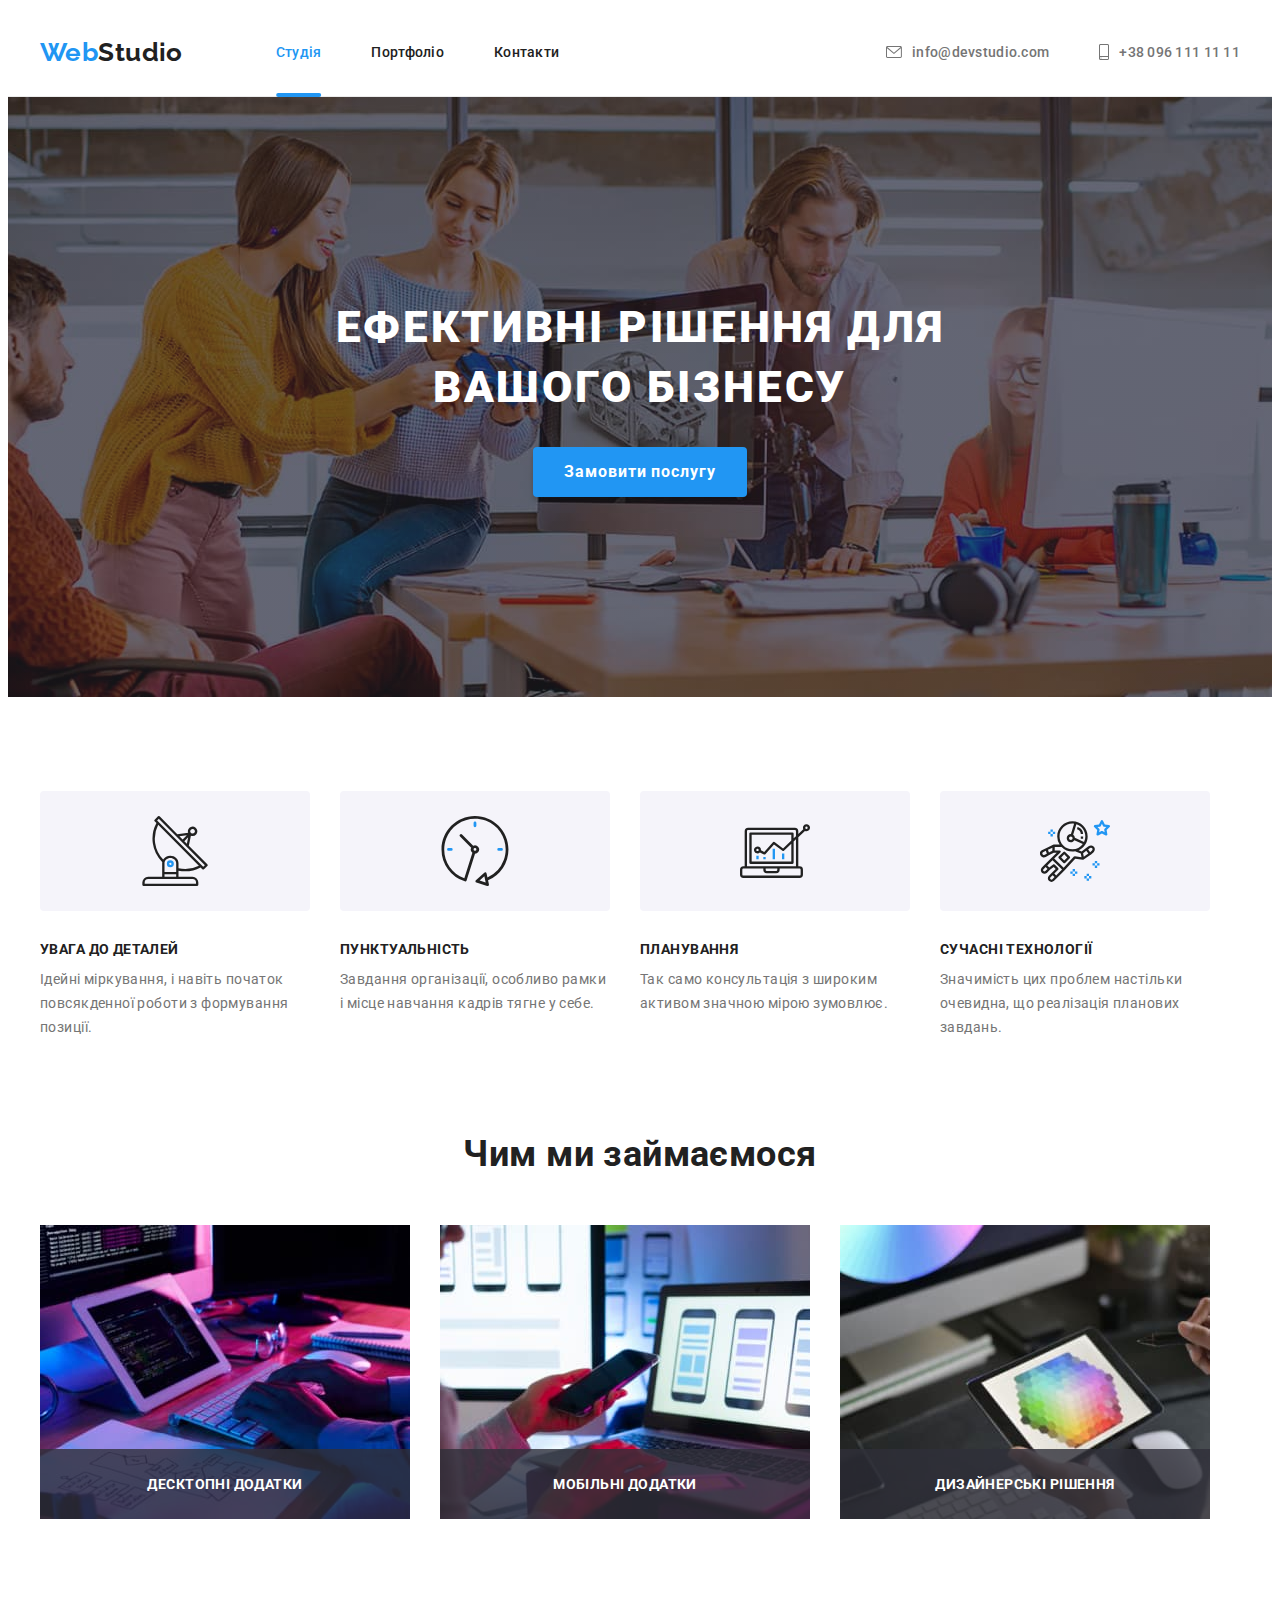
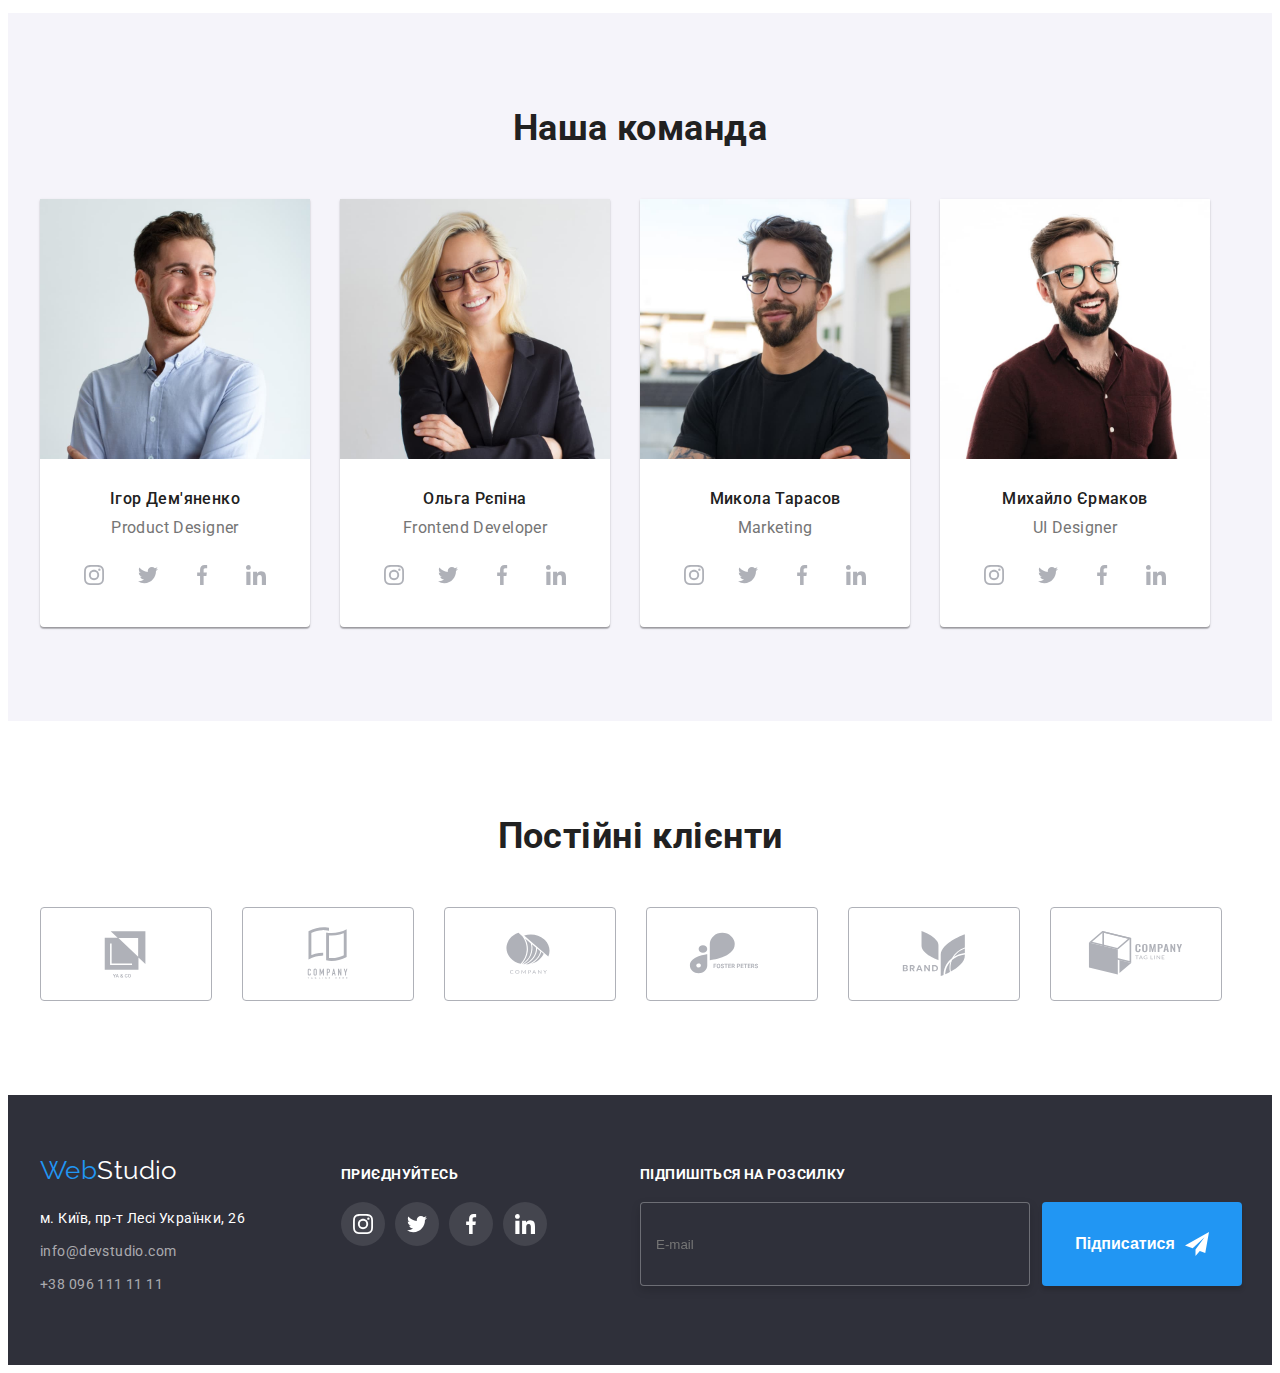
==== index.html @ f3921799 "Initial commit" ====
<!DOCTYPE html>
<html lang="uk">
  <head>
    <meta charset="UTF-8" />
    <meta http-equiv="X-UA-Compatible" content="IE=edge" />
    <meta name="viewport" content="width=device-width, initial-scale=1.0" />
    <title>WebStudio</title>
    <link rel="preconnect" href="https://fonts.googleapis.com" />
    <link rel="preconnect" href="https://fonts.gstatic.com" crossorigin />
    <link
      href="https://fonts.googleapis.com/css2?family=Montserrat:wght@400;500;600&family=Raleway:wght@700&family=Roboto:wght@400;500;700;900&display=swap"
      rel="stylesheet"
    />
    <!---Modern-normalize---->
    <link
      rel="stylesheet"
      href="https://cdnjs.cloudflare.com/ajax/libs/modern-normalize/1.1.0/modern-normalize.min.css"
      integrity="sha512-wpPYUAdjBVSE4KJnH1VR1HeZfpl1ub8YT/NKx4PuQ5NmX2tKuGu6U/JRp5y+Y8XG2tV+wKQpNHVUX03MfMFn9Q=="
      crossorigin="anonymous"
      referrerpolicy="no-referrer"
    />
    <!----Castom styles---->
    <link rel="stylesheet" href="./css/style.css" />
  </head>
  <body>
    <header class="header">
      <div class="header-container container">
        <nav class="nav-container">
          <a href="./index.html" class="logo link">Web<span class="logo-header">Studio</span></a>
          <ul class="nav-header list">
            <li class="nav-item">
              <a href="./index.html" class="nav-link link alert">Студія</a>
            </li>
            <li class="nav-item"><a href="./portfolio.html" class="nav-link link">Портфоліо</a></li>
            <li class="nav-item"><a href="" class="nav-link link">Контакти</a></li>
          </ul>
        </nav>

        <ul class="nav-header list">
          <li>
            <a href="mailto:info@devstudio.com" class="contact-nav link link"
              ><svg class="header-icon" width="16" height="12">
                <use href="./images/icons.svg#icon-envelope-hover"></use></svg
              >info@devstudio.com</a
            >
          </li>
          <li>
            <a href="tel:+380961111111" class="contact-nav link"
              ><svg class="header-icon" width="10" height="16">
                <use href="./images/icons.svg#icon-smartphone"></use></svg
              >+38 096 111 11 11</a
            >
          </li>
        </ul>
      </div>
    </header>
    <main>
      <section class="section hero">
        <div class="container">
          <h1 class="hero-h">Ефективні рішення для вашого бізнесу</h1>
          <button type="button" class="header-btn" data-modal-open>Замовити послугу</button>
        </div>
      </section>
      <section class="section featore">
        <div class="container">
          <h2 hidden>особливості</h2>
          <ul class="featore-list list">
            <li>
              <div class="featore-svg-container">
                <svg class="featore-icon" width="70" height="70">
                  <use href="./images/icons.svg#icon-antenna-1"></use>
                </svg>
              </div>
              <h3 class="featore-title">УВАГА ДО ДЕТАЛЕЙ</h3>
              <p class="featore-text">
                Ідейні міркування, і навіть початок повсякденної роботи з формування позиції.
              </p>
            </li>
            <li>
              <div class="featore-svg-container">
                <svg class="featore-icon" width="70" height="70">
                  <use href="./images/icons.svg#icon-clock-1"></use>
                </svg>
              </div>
              <h3 class="featore-title">ПУНКТУАЛЬНІСТЬ</h3>
              <p class="featore-text">
                Завдання організації, особливо рамки і місце навчання кадрів тягне у себе.
              </p>
            </li>
            <li>
              <div class="featore-svg-container">
                <svg class="featore-icon" width="70" height="70">
                  <use href="./images/icons.svg#icon-diagram-1"></use>
                </svg>
              </div>
              <h3 class="featore-title">ПЛАНУВАННЯ</h3>
              <p class="featore-text">
                Так само консультація з широким активом значною мірою зумовлює.
              </p>
            </li>
            <li>
              <div class="featore-svg-container">
                <svg class="featore-icon" width="70" height="70">
                  <use href="./images/icons.svg#icon-astronaut-1"></use>
                </svg>
              </div>
              <h3 class="featore-title">СУЧАСНІ ТЕХНОЛОГІЇ</h3>
              <p class="featore-text">
                Значимість цих проблем настільки очевидна, що реалізація планових завдань.
              </p>
            </li>
          </ul>
        </div>
      </section>
      <section class="section about">
        <div class="container">
          <h2 class="section-title">Чим ми займаємося</h2>
          <ul class="nav-list list">
            <li class="section-gallery">
              <img src="./images/box1.jpg" alt="фото1комп" width="370" height="294" />
              <div class="overlay-list">
                <p class="overlay-team">Десктопні додатки</p>
              </div>
            </li>
            <li class="section-gallery">
              <img src="./images/box2.jpg" alt="фото2комп+телеф" width="370" height="294" />
              <div class="overlay-list">
                <p class="overlay-team">Мобільні додатки</p>
              </div>
            </li>
            <li class="section-gallery">
              <img src="./images/box3.jpg" alt="фото3планшет" width="370" height="294" />
              <div class="overlay-list">
                <p class="overlay-team">Дизайнерські рішення</p>
              </div>
            </li>
          </ul>
        </div>
      </section>
      <section class="section team">
        <div class="container">
          <h2 class="section-title">Наша команда</h2>
          <ul class="nav-list list">
            <li class="team-nav">
              <img src="./images/img2.jpg" alt="команда1ч" width="270" height="260" />
              <div class="team-list-text">
                <h3 class="team-title">Ігор Дем'яненко</h3>
                <p class="team-text" lang="en">Product Designer</p>
                <ul class="social list">
                  <li class="social-item">
                    <a
                      class="social-link link"
                      href=""
                      target="_blank"
                      rel="noopener noreferrer"
                      aria-label="іконка instagram"
                    >
                      <svg class="team-icon" width="20" height="20">
                        <use href="./images/icons.svg#icon-instagram-2"></use>
                      </svg>
                    </a>
                  </li>
                  <li class="social-item">
                    <a
                      class="social-link link"
                      href=""
                      target="_blank"
                      rel="noopener noreferrer"
                      aria-label="іконка twitter"
                    >
                      <svg class="team-icon" width="20" height="20">
                        <use href="./images/icons.svg#icon-twitter-1"></use>
                      </svg>
                    </a>
                  </li>
                  <li class="social-item">
                    <a
                      class="social-link link"
                      href=""
                      target="_blank"
                      rel="noopener noreferrer"
                      aria-label="іконка facebook"
                    >
                      <svg class="team-icon" width="20" height="20">
                        <use href="./images/icons.svg#icon-facebook-1"></use>
                      </svg>
                    </a>
                  </li>
                  <li class="social-item">
                    <a
                      class="social-link link"
                      href=""
                      target="_blank"
                      rel="noopener noreferrer"
                      aria-label="іконка linkedin"
                    >
                      <svg class="team-icon" width="20" height="20">
                        <use href="./images/icons.svg#icon-linkedin-1"></use>
                      </svg>
                    </a>
                  </li>
                </ul>
              </div>
            </li>
            <li class="team-nav">
              <img src="./images/img1.jpg" alt="комана2ж" width="270" height="260" />
              <div class="team-list-text">
                <h3 class="team-title">Ольга Рєпіна</h3>
                <p class="team-text" lang="en">Frontend Developer</p>
                <ul class="social list">
                  <li class="social-item">
                    <a
                      class="social-link link"
                      href=""
                      target="_blank"
                      rel="noopener noreferrer"
                      aria-label="іконка instagram"
                    >
                      <svg class="team-icon" width="20" height="20">
                        <use href="./images/icons.svg#icon-instagram-2"></use>
                      </svg>
                    </a>
                  </li>
                  <li class="social-item">
                    <a
                      class="social-link link"
                      href=""
                      target="_blank"
                      rel="noopener noreferrer"
                      aria-label="іконка twitter"
                    >
                      <svg class="team-icon" width="20" height="20">
                        <use href="./images/icons.svg#icon-twitter-1"></use>
                      </svg>
                    </a>
                  </li>
                  <li class="social-item">
                    <a
                      class="social-link link"
                      href=""
                      target="_blank"
                      rel="noopener noreferrer"
                      aria-label="іконка facebook"
                    >
                      <svg class="team-icon" width="20" height="20">
                        <use href="./images/icons.svg#icon-facebook-1"></use>
                      </svg>
                    </a>
                  </li>
                  <li class="social-item">
                    <a
                      class="social-link link"
                      href=""
                      target="_blank"
                      rel="noopener noreferrer"
                      aria-label="іконка linkedin"
                    >
                      <svg class="team-icon" width="20" height="20">
                        <use href="./images/icons.svg#icon-linkedin-1"></use>
                      </svg>
                    </a>
                  </li>
                </ul>
              </div>
            </li>
            <li class="team-nav">
              <img src="./images/img3.jpg" alt="команда3ч" width="270" height="260" />
              <div class="team-list-text">
                <h3 class="team-title">Микола Тарасов</h3>
                <p class="team-text" lang="en">Marketing</p>
                <ul class="social list">
                  <li class="social-item">
                    <a
                      class="social-link link"
                      href=""
                      target="_blank"
                      rel="noopener noreferrer"
                      aria-label="іконка instagram"
                    >
                      <svg class="team-icon" width="20" height="20">
                        <use href="./images/icons.svg#icon-instagram-2"></use>
                      </svg>
                    </a>
                  </li>
                  <li class="social-item">
                    <a
                      class="social-link link"
                      href=""
                      target="_blank"
                      rel="noopener noreferrer"
                      aria-label="іконка twitter"
                    >
                      <svg class="team-icon" width="20" height="20">
                        <use href="./images/icons.svg#icon-twitter-1"></use>
                      </svg>
                    </a>
                  </li>
                  <li class="social-item">
                    <a
                      class="social-link link"
                      href=""
                      target="_blank"
                      rel="noopener noreferrer"
                      aria-label="іконка facebook"
                    >
                      <svg class="team-icon" width="20" height="20">
                        <use href="./images/icons.svg#icon-facebook-1"></use>
                      </svg>
                    </a>
                  </li>
                  <li class="social-item">
                    <a
                      class="social-link link"
                      href=""
                      target="_blank"
                      rel="noopener noreferrer"
                      aria-label="іконка linkedin"
                    >
                      <svg class="team-icon" width="20" height="20">
                        <use href="./images/icons.svg#icon-linkedin-1"></use>
                      </svg>
                    </a>
                  </li>
                </ul>
              </div>
            </li>
            <li class="team-nav">
              <img src="./images/img.jpg" alt="команда4ч" width="270" height="260" />
              <div class="team-list-text">
                <h3 class="team-title">Михайло Єрмаков</h3>
                <p class="team-text" lang="en">UI Designer</p>
                <ul class="social list">
                  <li class="social-item">
                    <a
                      class="social-link link"
                      href=""
                      target="_blank"
                      rel="noopener noreferrer"
                      aria-label="іконка instagram"
                    >
                      <svg class="team-icon" width="20" height="20">
                        <use href="./images/icons.svg#icon-instagram-2"></use>
                      </svg>
                    </a>
                  </li>
                  <li class="social-item">
                    <a
                      class="social-link link"
                      href=""
                      target="_blank"
                      rel="noopener noreferrer"
                      aria-label="іконка twitter"
                    >
                      <svg class="team-icon" width="20" height="20">
                        <use href="./images/icons.svg#icon-twitter-1"></use>
                      </svg>
                    </a>
                  </li>
                  <li class="social-item">
                    <a
                      class="social-link link"
                      href=""
                      target="_blank"
                      rel="noopener noreferrer"
                      aria-label="іконка facebook"
                    >
                      <svg class="team-icon" width="20" height="20">
                        <use href="./images/icons.svg#icon-facebook-1"></use>
                      </svg>
                    </a>
                  </li>
                  <li class="social-item">
                    <a
                      class="social-link link"
                      href=""
                      target="_blank"
                      rel="noopener noreferrer"
                      aria-label="іконка linkedin"
                    >
                      <svg class="team-icon" width="20" height="20">
                        <use href="./images/icons.svg#icon-linkedin-1"></use>
                      </svg>
                    </a>
                  </li>
                </ul>
              </div>
            </li>
          </ul>
        </div>
      </section>
      <section class="constant">
        <div class="container">
          <h2 class="constant-title">Постійні клієнти</h2>
          <ul class="constant-list list">
            <li class="item">
              <a
                href=""
                class="constant-link link"
                target="_blank"
                rel="noopener noreferrer"
                aria-label="іконка YA & CO"
                ><svg class="constant-icon" width="106" height="60">
                  <use href="./images/icons.svg#icon-Logo-1"></use></svg
              ></a>
            </li>
            <li class="item">
              <a
                href=""
                class="constant-link link"
                target="_blank"
                rel="noopener noreferrer"
                aria-label="іконка company"
                ><svg class="constant-icon" width="106" height="60">
                  <use href="./images/icons.svg#icon-Logo-2"></use></svg
              ></a>
            </li>
            <li class="item">
              <a
                href=""
                class="constant-link link"
                target="_blank"
                rel="noopener noreferrer"
                aria-label="іконка company"
                ><svg class="constant-icon" width="106" height="60">
                  <use href="./images/icons.svg#icon-Logo-3"></use></svg
              ></a>
            </li>
            <li class="item">
              <a
                href=""
                class="constant-link link"
                target="_blank"
                rel="noopener noreferrer"
                aria-label="іконка FOSTER PETERS"
                ><svg class="constant-icon" width="106" height="60">
                  <use href="./images/icons.svg#icon-Logo-4"></use></svg
              ></a>
            </li>
            <li class="item">
              <a
                href=""
                class="constant-link link"
                target="_blank"
                rel="noopener noreferrer"
                aria-label="іконка brand"
                ><svg class="constant-icon" width="106" height="60">
                  <use href="./images/icons.svg#icon-Logo-5"></use></svg
              ></a>
            </li>
            <li class="item">
              <a
                href=""
                class="constant-link link"
                target="_blank"
                rel="noopener noreferrer"
                aria-label="іконка company"
                ><svg class="constant-icon" width="106" height="60">
                  <use href="./images/icons.svg#icon-Logo-6"></use></svg
              ></a>
            </li>
          </ul>
        </div>
      </section>
    </main>

    <footer class="footer">
      <div class="container footer-container">
        <div class="footer-left-container">
          <a class="footer-logo link" href="./index.html"
            >Web<span class="logo-footer">Studio</span></a
          >
          <address>
            <ul class="list list-footer">
              <li class="footre-items">
                <a
                  class="contact-gps link"
                  href="https://www.google.com/maps/place/%D0%B1%D1%83%D0%BB.+%D0%9B%D0%B5%D1%81%D0%B8+%D0%A3%D0%BA%D1%80%D0%B0%D0%B8%D0%BD%D0%BA%D0%B8,+26,+%D0%9A%D0%B8%D0%B5%D0%B2,+02000/@50.4265807,30.5361971,17z/data=!3m1!4b1!4m5!3m4!1s0x40d4cf0e033ecbe9:0x57a4dffefec77da0!8m2!3d50.4265807!4d30.5383858"
                  target="_blank"
                  rel="noopener noreferrer"
                  >м. Київ, пр-т Лесі Українки, 26</a
                >
              </li>
              <li class="footre-items">
                <a href="mailto:info@devstudio.com" class="contact-link link">info@devstudio.com</a>
              </li>
              <li class="footre-items">
                <a href="tel:+380961111111" class="contact-link link">+38 096 111 11 11</a>
              </li>
            </ul>
          </address>
        </div>
        <div class="footer-nav">
          <p class="text">ПРИЄДНУЙТЕСЬ</p>
          <ul class="list footer-social">
            <li class="social-box">
              <a
                class="social-nav link"
                href=""
                target="_blank"
                rel="noopener noreferrer"
                aria-label="іконка instagram"
              >
                <svg class="footer-team-icon" width="20" height="20">
                  <use href="./images/icons.svg#icon-instagram-2"></use>
                </svg>
              </a>
            </li>
            <li class="social-box">
              <a
                class="social-nav link"
                href=""
                target="_blank"
                rel="noopener noreferrer"
                aria-label="іконка twitter"
              >
                <svg class="footer-team-icon" width="20" height="20">
                  <use href="./images/icons.svg#icon-twitter-1"></use>
                </svg>
              </a>
            </li>
            <li class="social-box">
              <a
                class="social-nav link"
                href=""
                target="_blank"
                rel="noopener noreferrer"
                aria-label="іконка facebook"
              >
                <svg class="footer-team-icon" width="20" height="20">
                  <use href="./images/icons.svg#icon-facebook-1"></use>
                </svg>
              </a>
            </li>
            <li class="social-box">
              <a
                class="social-nav link"
                href=""
                target="_blank"
                rel="noopener noreferrer"
                aria-label="іконка linkedin"
              >
                <svg class="footer-team-icon" width="20" height="20">
                  <use href="./images/icons.svg#icon-linkedin-1"></use>
                </svg>
              </a>
            </li>
          </ul>
        </div>
        <div class="footer-form-nav">
          <p class="footer-form-text">Підпишіться на розсилку</p>
          <form class="footer-form-box">
            <input
              class="footer-form-mail"
              type="email"
              name="user_mail"
              id="user_email"
              placeholder="E-mail"
            />
            <button class="footer-form-btn" type="submit">
              Підписатися
              <svg class="footer-form-icon" width="24" height="24">
                <use href="./images/icons.svg#icon-send-fly"></use>
              </svg>
            </button>
          </form>
        </div>
      </div>
    </footer>

    <!---Modal-windov-->
    <div class="backdrop is-hidden" data-modal>
      <div class="modal">
        <button class="modal-btn" data-modal-close>
          <svg class="icon-modal" width="18" height="18">
            <use href="./images/icons.svg#icon-close-black"></use>
          </svg>
        </button>
        <strong class="modal-label">Залиште свої дані, ми вам передзвонимо</strong>
        <form class="modal-form" name="modal_form">
          <div class="modal-form-group" role="group">
            <label class="modal-form-label" for="user_name">Ім'я</label>
            <div class="modal-form-wrapper">
              <input class="modal-form-field" type="text" name="user_name" id="user_name" />
              <svg class="modal-form-icon" width="18" height="18">
                <use href="./images/icons.svg#icon-person-black-18dp-1"></use>
              </svg>
            </div>

            <label class="modal-form-label" for="user_phone">Телефон</label>
            <div class="modal-form-wrapper">
              <input class="modal-form-field" type="tel" name="user_phone" id="user_phone" />
              <svg class="modal-form-icon" width="18" height="18">
                <use href="./images/icons.svg#icon-phone-black-18dp-1"></use>
              </svg>
            </div>

            <label class="modal-form-label" for="user_email">Пошта</label>
            <div class="modal-form-wrapper">
              <input class="modal-form-field" type="email" name="user_email" id="user_email" />
              <svg class="modal-form-icon" width="18" height="18">
                <use href="./images/icons.svg#icon-email-black-18dp-1"></use>
              </svg>
            </div>

            <label class="modal-form-label" for="user_message">Коментар</label>
            <textarea
              class="modal-form-message"
              name="user_message"
              id="user_message"
              rows="6"
              placeholder="Введіть текст"
            ></textarea>
          </div>

          <div class="modal-form-agreement" role="group">
            <input
              class="modal-form-checkbox"
              type="checkbox"
              name="user_agreemen"
              id="user_agreement"
            />
            <label class="modal-form-agreement-desc" for="user_agreement"
              >Погоджуюся з розсилкою та приймаю
              <a class="modal-form-agreement-link" href=""> Умови договору</a></label
            >
          </div>
          <button class="modal-form-btn" type="submit">Відправити</button>
        </form>
      </div>
    </div>
    <script src="./js/modal.js"></script>
  </body>
</html>
---- css/style.css ----
:root {
  --link-focus-color: #2196f3;
  --text-paragraf-color: #757575;
  --text-fon-white-color: #ffffff;
  --text-title-color: #212121;
  --background-btn-color: #188ce8;

  --indent: 30px;
  --items: 3;
}

body {
  font-family: 'Roboto', sans-serif;
  font-size: 14px;
  background-color: var(--text-fon-white-color);
  color: var(--text-title-color);
  letter-spacing: 0.03em;
}
/* ------------------card set---------------- */
.card-set {
  display: flex;
  flex-wrap: wrap;
  gap: var(--indent);
}
.card-set-indent {
  flex-basis: calc((100% - var(--indent) * (var(--items) - 1)) / var(--items));
}

/* ------------------reset start---------------- */
h1,
h2,
h3,
h4,
h5,
h6,
p,
ul {
  margin: 0;
}
.list {
  list-style: none;
  margin: 0;
  padding: 0;
}

.link {
  text-decoration: none;
  color: currentColor;
}
img {
  display: block;
  max-width: 100%;
  height: auto;
}
.container {
  width: 1200px;
  padding: 0 15px;
  margin: 0 auto;
}
.section {
  padding-top: 94px;
  padding-bottom: 94px;
}

/* ------------------reset end---------------- */

/* ------------------HAEDER---------------- */
.header-container {
  align-items: center;
  display: flex;
  justify-content: space-between;
}
.header {
  border-bottom: 1px solid #ececec;
}

.nav-list {
  display: flex;
  gap: 30px;
}
.nav-header {
  display: flex;
  gap: 50px;
}
.nav-container {
  display: flex;
  align-items: center;
}
.logo {
  margin-right: 93px;
  font-family: 'Raleway';
  font-weight: 700;
  font-size: 26px;
  line-height: calc(16 / 12);
  color: var(--link-focus-color);
}

.logo-header {
  color: var(--text-title-color);
}
.nav-item {
  font-weight: 500;
  line-height: 1.33;
  letter-spacing: 0.02em;
  color: var(--text-title-color);
}
.nav-link {
  position: relative;
  display: block;
  padding-top: 32px;
  padding-bottom: 32px;
  font-weight: 500;
  line-height: 1.33;
  letter-spacing: 0.02em;
  color: var(--text-title-color);
  transition-property: color;
  transition-duration: 250ms;
  transition-timing-function: cubic-bezier(0.4, 0, 0.2, 1);
}
.alert {
  color: var(--link-focus-color);
}
.nav-link::after {
  content: '';
  position: absolute;
  transform: translateX(-50%) scaleX(0.3);
  left: 50%;

  display: block;
  width: 100%;
  height: 4px;
  border-radius: 2px;
  bottom: -4px;

  background: var(--link-focus-color);
  opacity: 0;
  transition-property: color;
  transition-duration: 250ms;
  transition-timing-function: cubic-bezier(0.4, 0, 0.2, 1);
}
.nav-link:hover,
.nav-link:focus {
  color: var(--link-focus-color);
}
.nav-link:hover:after,
.nav-link:focus:after {
  transform: translateX(-50%) scaleX(1);
  opacity: 1;
}
.contact-nav {
  display: flex;
  align-items: center;
  font-weight: 500;
  line-height: calc(24 / 14);
  letter-spacing: 0.02em;
  text-decoration: none;
  color: var(--text-paragraf-color);
  padding-top: 32px;
  padding-bottom: 32px;
  transition-property: color;
  transition-duration: 250ms;
  transition-timing-function: cubic-bezier(0.4, 0, 0.2, 1);
}

.contact-nav:hover,
.contact-nav:focus {
  color: var(--link-focus-color);
}
.alert::after {
  color: var(--link-focus-color);

  position: absolute;
  transform: translateX(-50%);
  left: 50%;

  display: block;
  width: 100%;
  height: 4px;
  border-radius: 2px;
  bottom: -4px;

  background: var(--link-focus-color);
  opacity: 1;
}
.header-icon {
  margin-right: 10px;
  fill: currentColor;
}
/* ------------------HAEDER---------------- */

/* ------------------hero---------------- */
.hero {
  padding-top: 200px;
  padding-bottom: 200px;
  background-image: linear-gradient(to right, rgba(47, 48, 58, 0.4), rgba(47, 48, 58, 0.4)),
    url(../images/Img\ 10.jpg);
  background-position: center;
  background-repeat: no-repeat;
  background-color: rgba(47, 48, 58, 0.4);
  max-width: 1600px;
  margin: 0 auto;
}
.hero-h {
  margin: 0 auto;
  text-align: center;
  width: 696px;
  margin-bottom: 30px;
  font-weight: 900;
  font-size: 44px;
  line-height: calc(60 / 44);
  text-align: center;
  letter-spacing: 0.06em;
  text-transform: uppercase;
  color: var(--text-fon-white-color);
}
.header-btn {
  display: block;
  margin: 0 auto;
  align-items: center;
  padding: 5px 31px;
  font-family: inherit;
  font-weight: 700;
  font-size: 16px;
  line-height: calc(30 / 12);
  letter-spacing: 0.06em;
  color: var(--text-fon-white-color);
  cursor: pointer;
  background-color: var(--link-focus-color);
  box-shadow: 0px 4px 4px rgba(0, 0, 0, 0.15);
  border-radius: 4px;
  border: none;
  cursor: pointer;
}

/* ------------------hero---------------- */

/* ------------------featore ---------------- */

.featore {
  padding-bottom: 0px;
}
.featore-list {
  display: flex;
  gap: 30px;
}
.featore-title {
  margin-bottom: 10px;
  width: 270px;
  line-height: calc(16 / 14);
  text-transform: uppercase;
  font-size: 14px;
  color: var(--text-title-color);
}
.featore-text {
  width: 270px;
  line-height: calc(24 / 14);
  color: var(--text-paragraf-color);
}
.featore-svg-container {
  display: flex;
  justify-content: center;
  align-items: center;
  height: 120px;
  margin-bottom: 30px;
  background: #f5f4fa;
  border-radius: 4px;
}

/* ------------------featore ---------------- */

/* -----------------section-title ---------------- */

.nav-list {
  gap: 30px;
}
.section-title {
  margin-bottom: 50px;
  font-size: 36px;
  line-height: calc(42 / 36);
  text-align: center;
  color: var(--text-title-color);
}
.section-gallery {
  position: relative;
}
.overlay-list {
  position: absolute;
  width: 100%;
  height: 70px;
  bottom: 0;

  background: rgba(47, 48, 58, 0.8);
}
.overlay-team {
  padding-top: 27px;
  padding-bottom: 27px;
  font-weight: 700;
  font-size: 14px;
  line-height: calc(16 / 14);
  text-align: center;
  text-transform: uppercase;
  color: var(--text-fon-white-color);
}
/* ------------------section-title---------------- */

/* ------------------team ---------------- */
.team-list-text {
  padding-top: 30px;
  padding-bottom: 30px;
}
.team-title {
  margin-bottom: 10px;
  justify-content: center;
  font-weight: 500;
  font-size: 16px;
  line-height: calc(19 / 16);
  text-align: center;
  color: var(--text-title-color);
}
.team-text {
  justify-content: center;
  font-size: 16px;
  line-height: calc(19 / 16);
  text-align: center;
  color: var(--text-paragraf-color);
}
.team-nav {
  background: #ffffff;

  box-shadow: 0px 1px 3px rgba(0, 0, 0, 0.12), 0px 1px 1px rgba(0, 0, 0, 0.14),
    0px 2px 1px rgba(0, 0, 0, 0.2);
  border-radius: 0px 0px 4px 4px;
}
.team {
  background: #f5f4fa;
}
.social {
  display: flex;
  justify-content: center;
  align-items: center;
  gap: 10px;
  margin-top: 16px;
}
.social-link {
  display: flex;
  align-items: center;
  justify-content: center;
  width: 44px;
  height: 44px;
  border-radius: 50%;
  color: #afb1b8;
  background-color: var(--text-fon-white-color);
  outline: none;
  transition-property: color, background-color;
  transition-duration: 250ms;
  transition-timing-function: cubic-bezier(0.4, 0, 0.2, 1);
}
.team-icon {
  fill: currentColor;
}
.social-link:hover,
.social-link:focus {
  color: var(--text-fon-white-color);
  background-color: var(--link-focus-color);
}
/* ------------------team ---------------- */
/* -----------------constant ---------------- */
.constant {
  padding: 94px 0;
}
.constant-title {
  margin-bottom: 50px;
  font-size: 36px;
  line-height: calc(42 / 36);
  text-align: center;
  color: var(--text-title-color);
}
.constant-list {
  display: flex;
  gap: 30px;
}
.constant-link {
  display: flex;
  justify-content: center;
  align-items: center;
  width: 100%;
  height: 100%;
  width: 170px;
  height: 92px;
  color: #afb1b8;
  border: 1px solid #afb1b8;
  border-radius: 4px;
  transition-property: color, border;
  transition-duration: 250ms, 250ms;
  transition-timing-function: cubic-bezier(0.4, 0, 0.2, 1);
}
.constant-icon {
  fill: currentColor;
}

.constant-link:hover,
.constant-link:focus {
  border: 1px solid var(--link-focus-color);
  color: var(--link-focus-color);
}
/* -----------------constant ---------------- */

/* ------------------footer---------------- */
.footer {
  padding-top: 60px;
  padding-bottom: 60px;
  background-color: #2f303a;
}

.footer-left-container {
  margin-right: 70px;
  min-width: 231px;
}

.footer-logo {
  display: block;
  margin-bottom: 20px;
  font-family: 'Raleway';
  font-size: 26px;
  line-height: calc(31 / 26);
  color: var(--link-focus-color);
}
.logo-footer {
  width: 145px;
  color: var(--text-fon-white-color);
}
.footre-items {
  margin-bottom: 9px;
}

.contact-gps {
  display: block;
  font-style: normal;
  line-height: 24px;
  color: var(--text-fon-white-color);
}
.contact-link {
  display: block;
  font-style: normal;
  line-height: calc(24 / 14);
  text-decoration: none;
  color: rgba(255, 255, 255, 0.6);
  transition-property: color;
  transition-duration: 250ms;
  transition-timing-function: cubic-bezier(0.4, 0, 0.2, 1);
}
.contact-link:hover,
.contact-link:focus {
  color: var(--link-focus-color);
}
.text {
  margin-bottom: 20px;
  display: flex;
  font-weight: 700;
  font-size: 14px;
  line-height: calc(16 / 14);
  text-transform: uppercase;
  color: var(--text-fon-white-color);
  font-style: normal;
}
.social-nav {
  display: flex;
  justify-content: center;
  align-items: center;
  width: 100%;
  height: 100%;
  border-radius: 50%;
  outline: none;
  color: var(--text-fon-white-color);
  background: rgba(255, 255, 255, 0.1);
  transition-property: background-color;
  transition-duration: 250ms;
  transition-timing-function: cubic-bezier(0.4, 0, 0.2, 1);
}
.social-box {
  width: 44px;
  height: 44px;
}
.footer-team-icon {
  fill: currentColor;
}
.footer-social {
  display: flex;
  justify-content: center;
  align-items: center;
  gap: 10px;
}
.footer-container {
  display: flex;
  align-items: baseline;
}
.social-nav:hover,
.social-nav:focus {
  color: var(--text-fon-white-color);
  background-color: var(--link-focus-color);
}
.footer-form-nav {
  margin-left: 93px;
}
.footer-form-text {
  display: flex;
  margin-bottom: 20px;
  font-weight: 700;
  font-size: 14px;
  line-height: calc(16 / 14);
  letter-spacing: 0.03em;
  text-transform: uppercase;

  color: var(--text-fon-white-color);
}
.footer-form-mail {
  display: flex;
  gap: 12px;
  width: 358px;
  height: 50px;
  padding: 16px 15px;
  color: var(--text-fon-white-color);
  border: 1px solid rgba(255, 255, 255, 0.3);
  filter: drop-shadow(0px 4px 4px rgba(0, 0, 0, 0.15));
  border-radius: 4px;
  background: #2f303a;
  outline: 1px solid transparent;
  outline-offset: -1px;
  transition-property: border-color;
  transition-duration: 250ms;
  transition-timing-function: cubic-bezier(0.4, 0, 0.2, 1);
}
.footer-form-mail:focus {
  border-color: var(--link-focus-color);
}
.footer-form-mail:placeholder {
  display: flex;
  align-items: center;
  letter-spacing: 0.03em;
  margin-right: 16px;
  font-weight: 400;
  font-size: 16px;
  line-height: calc(20 / 16);

  color: rgba(255, 255, 255, 0.6);
}
.footer-form-btn {
  display: flex;
  align-items: center;
  justify-content: center;
  padding: 10px 28px;
  min-width: 200px;
  min-height: 50px;
  font-weight: 700;
  font-size: 16px;

  line-height: calc(30 / 16);

  color: var(--text-fon-white-color);
  background: var(--link-focus-color);
  box-shadow: 0px 4px 4px rgba(0, 0, 0, 0.15);
  border-radius: 4px;
  cursor: pointer;
  border: none;
}
.footer-form-icon {
  top: 13px;
  right: 28px;
  margin-left: 10px;
}
.footer-form-box {
  display: flex;
  gap: 12px;
}

/* ------------------footer---------------- */

/* ------------------Modal-windov---------------- */
.backdrop {
  position: fixed;
  width: 100%;
  height: 100%;
  left: 0;
  top: 0;
  background-color: rgba(0, 0, 0, 0, 0.2);
  backdrop-filter: blur(2px);
  transition-property: opacity, visibility;
  transition-duration: 250ms;
  transition-timing-function: cubic-bezier(0.4, 0, 0.2, 1);
}
.backdrop.is-hidden {
  opacity: 0;
  visibility: hidden;
  pointer-events: none;
}
.modal {
  position: absolute;
  top: 50%;
  left: 50%;
  transform: translateX(-50%) translateY(-50%);

  width: 528px;
  min-height: 581px;
  padding: 40px;
  background: var(--text-fon-white-color);
  box-shadow: 0px 1px 3px rgba(0, 0, 0, 0.12), 0px 1px 1px rgba(0, 0, 0, 0.14),
    0px 2px 1px rgba(0, 0, 0, 0.2);
  border-radius: 4px;
}
.backdrop.is-hidden .modal {
  opacity: 0;
  transform: translateX(-50%) translateY(-70%);
}
.modal-btn {
  position: absolute;
  top: 8px;
  right: 8px;

  padding: 0;
  display: inline-flex;
  align-items: center;
  justify-content: center;
  width: 30px;
  height: 30px;
  border-radius: 50%;
  background: var(--text-fon-white-color);
  border: 1px solid rgba(0, 0, 0, 0.1);
  cursor: pointer;
}
.icon-modal:hover,
.icon-modal:focus {
  fill: var(--link-focus-color);
}
.icon-modal {
  fill: currentColor;
}
.modal-label {
  display: block;

  margin-bottom: 12px;
  font-weight: 700;
  font-size: 20px;
  line-height: calc(23 / 20);
  text-align: center;
  letter-spacing: 0.03em;

  color: var(--text-title-color);
}
.modal-form-label {
  display: block;

  font-size: 12px;
  line-height: calc(14 / 12);
  letter-spacing: 0.01em;
  color: var(--text-paragraf-color);

  margin-bottom: 4px;
}
.modal-form-wrapper {
  position: relative;
  margin-bottom: 10px;
}
.modal-form-field {
  width: 100%;
  height: 38px;
  padding-left: 42px;
  padding-right: 42px;

  border: 1px solid rgba(33, 33, 33, 0.2);
  border-radius: 4px;
  outline: 1px solid transparent;
  outline-offset: -1px;
  transition-property: border-color;
  transition-duration: 250ms;
  transition-timing-function: cubic-bezier(0.4, 0, 0.2, 1);
}

.modal-form-field:focus {
  border-color: var(--link-focus-color);
}
.modal-form-icon {
  position: absolute;
  top: 50%;
  left: 12px;
  transform: translateY(-50%);

  transition-property: fill;
  transition-duration: 250ms;
  transition-timing-function: cubic-bezier(0.4, 0, 0.2, 1);
}
.modal-form-field:focus + .modal-form-icon {
  fill: var(--link-focus-color);
}
.modal-form-group {
  margin-bottom: 20px;
}
.modal-form-message {
  display: block;
  width: 100%;
  height: 118px;
  resize: none;
  padding: 16px 12px;

  border: 1px solid rgba(33, 33, 33, 0.2);
  border-radius: 4px;

  outline: 1px solid transparent;
  outline-offset: -1px;
  transition-property: order-color;
  transition-duration: 250ms;
  transition-timing-function: cubic-bezier(0.4, 0, 0.2, 1);
}
.modal-form-message:focus {
  border-color: var(--link-focus-color);
}
.modal-form-message.placeholder {
  margin-left: 16px;
}

.modal-form-btn {
  display: block;
  margin: 0 auto;
  align-items: center;
  padding: 10px 52px;
  font-weight: 700;
  font-size: 16px;
  line-height: calc(30 / 16);
  letter-spacing: 0.06em;

  color: var(--text-fon-white-color);
  background: var(--background-btn-color);
  box-shadow: 0px 4px 4px rgba(0, 0, 0, 0.15);
  border-radius: 4px;
  cursor: pointer;
  border: none;
}
.modal-form-agreement {
  display: flex;
  justify-content: center;
  align-items: center;
  gap: 7px;
  margin-bottom: 30px;
}
.modal-form-agreement-desc {
  user-select: none;
  font-size: 14px;
  line-height: calc(24 / 14);

  letter-spacing: 0.03em;
  color: var(--text-paragraf-color);
}
.modal-form-agreement-link {
  color: var(--link-focus-color);
  text-underline-offset: 2px;
}
.modal-form-checkbox {
  appearance: none;

  width: 16px;
  height: 15px;

  outline: 2px solid transparent;
  outline-offset: -2px;
  border: 2px solid;
  border-radius: 2px;
  background-position: center;
  background-repeat: no-repeat;
  background-size: 0;

  transition-property: outline-color, background-color, background-size;
  transition-duration: 250ms;
  transition-timing-function: cubic-bezier(0.4, 0, 0.2, 1);
}
.modal-form-checkbox:checked {
  outline-color: var(--link-focus-color);
  background-color: var(--link-focus-color);
  background-image: url("data:image/svg+xml,%3Csvg width='13' height='10' viewBox='0 0 13 10' fill='none' xmlns='http://www.w3.org/2000/svg'%3E%3Cpath d='M1.95703 4.75166L1.88825 4.68604L1.81923 4.75141L0.93123 5.59258L0.854858 5.66492L0.930974 5.73753L4.42671 9.07236L4.49574 9.1382L4.56476 9.07236L12.069 1.91352L12.1449 1.84116L12.069 1.76881L11.1873 0.927644L11.1183 0.861826L11.0493 0.927611L4.49577 7.17353L1.95703 4.75166Z' fill='white' stroke='white' stroke-width='0.2'/%3E%3C/svg%3E");
  background-size: 11px 8px;
}

/* ------------------Modal-windov---------------- */

/* ------------------portfolio-hero---------------- */

.portfolio-btn {
  min-width: 23px;
  min-height: 38px;

  display: inline-block;
  padding: 6px 25px;
  font-family: inherit;
  font-weight: 500;
  font-size: 16px;
  line-height: calc(26 / 16);
  text-align: center;
  color: var(--text-title-color);
  border-radius: 4px;
  cursor: pointer;
  border: none;
  transition-property: color, background-color, box-shadow;
  transition-duration: 250ms;
  transition-timing-function: cubic-bezier(0.4, 0, 0.2, 1);
}
.portfolio-btn:hover,
.portfolio-btn:focus {
  color: var(--text-fon-white-color);
  background-color: var(--link-focus-color);
  box-shadow: 0px 3px 1px rgba(0, 0, 0, 0.1), 0px 1px 2px rgba(0, 0, 0, 0.08),
    0px 2px 2px rgba(0, 0, 0, 0.12);
}
.portfolio-list {
  display: flex;
  gap: 8px;
  justify-content: center;
  margin-bottom: 50px;
}
.progecr-list {
  display: flex;
  flex-wrap: wrap;
  gap: 30px;
}

/* ------------------progecr---------------- */
.progecr-list-text {
  background: var(--text-fon-white-color);
  border: 1px solid #eeeeee;
  border-top: none;
  padding: 20px 24px;
}
.team-thumb {
  position: relative;
  overflow: hidden;
}
.overlay {
  position: absolute;
  top: 0;
  left: 0;
  transform: translateY(100%);
  opacity: 0;

  width: 370px;
  height: 294px;
  padding-top: 63px;
  padding-bottom: 63px;
  padding-left: 24px;
  padding-right: 24px;
  display: flex;
  align-items: center;

  font-size: 18px;
  line-height: calc(28 / 18);
  letter-spacing: 0.03em;
  color: var(--text-fon-white-color);
  background-color: rgba(33, 150, 243, 0.9);

  transition-property: transform, opacity;
  transition-duration: 250ms;
  transition-timing-function: cubic-bezier(0.4, 0, 0.2, 1);
  user-select: none;
}
.progect-box:hover .overlay {
  transform: translateY(0);
  opacity: 1;
}
.project-title {
  margin-bottom: 4px;
  font-size: 18px;
  line-height: calc(36 / 18);
  letter-spacing: 0.06em;
  color: var(--text-title-color);
}
.project-teax {
  font-size: 16px;
  line-height: calc(30 / 16);
  color: var(--text-paragraf-color);
}
.progect-box {
  display: block;
  text-decoration: none;
  transition-property: box-shadow;
  transition-duration: 250ms;
  transition-timing-function: cubic-bezier(0.4, 0, 0.2, 1);
}
.progect-box:hover,
.progect-box:focus {
  box-shadow: 0px 1px 1px rgba(0, 0, 0, 0.12), 0px 4px 4px rgba(0, 0, 0, 0.06),
    1px 4px 6px rgba(0, 0, 0, 0.16);
}
/* ------------------progecr---------------- */
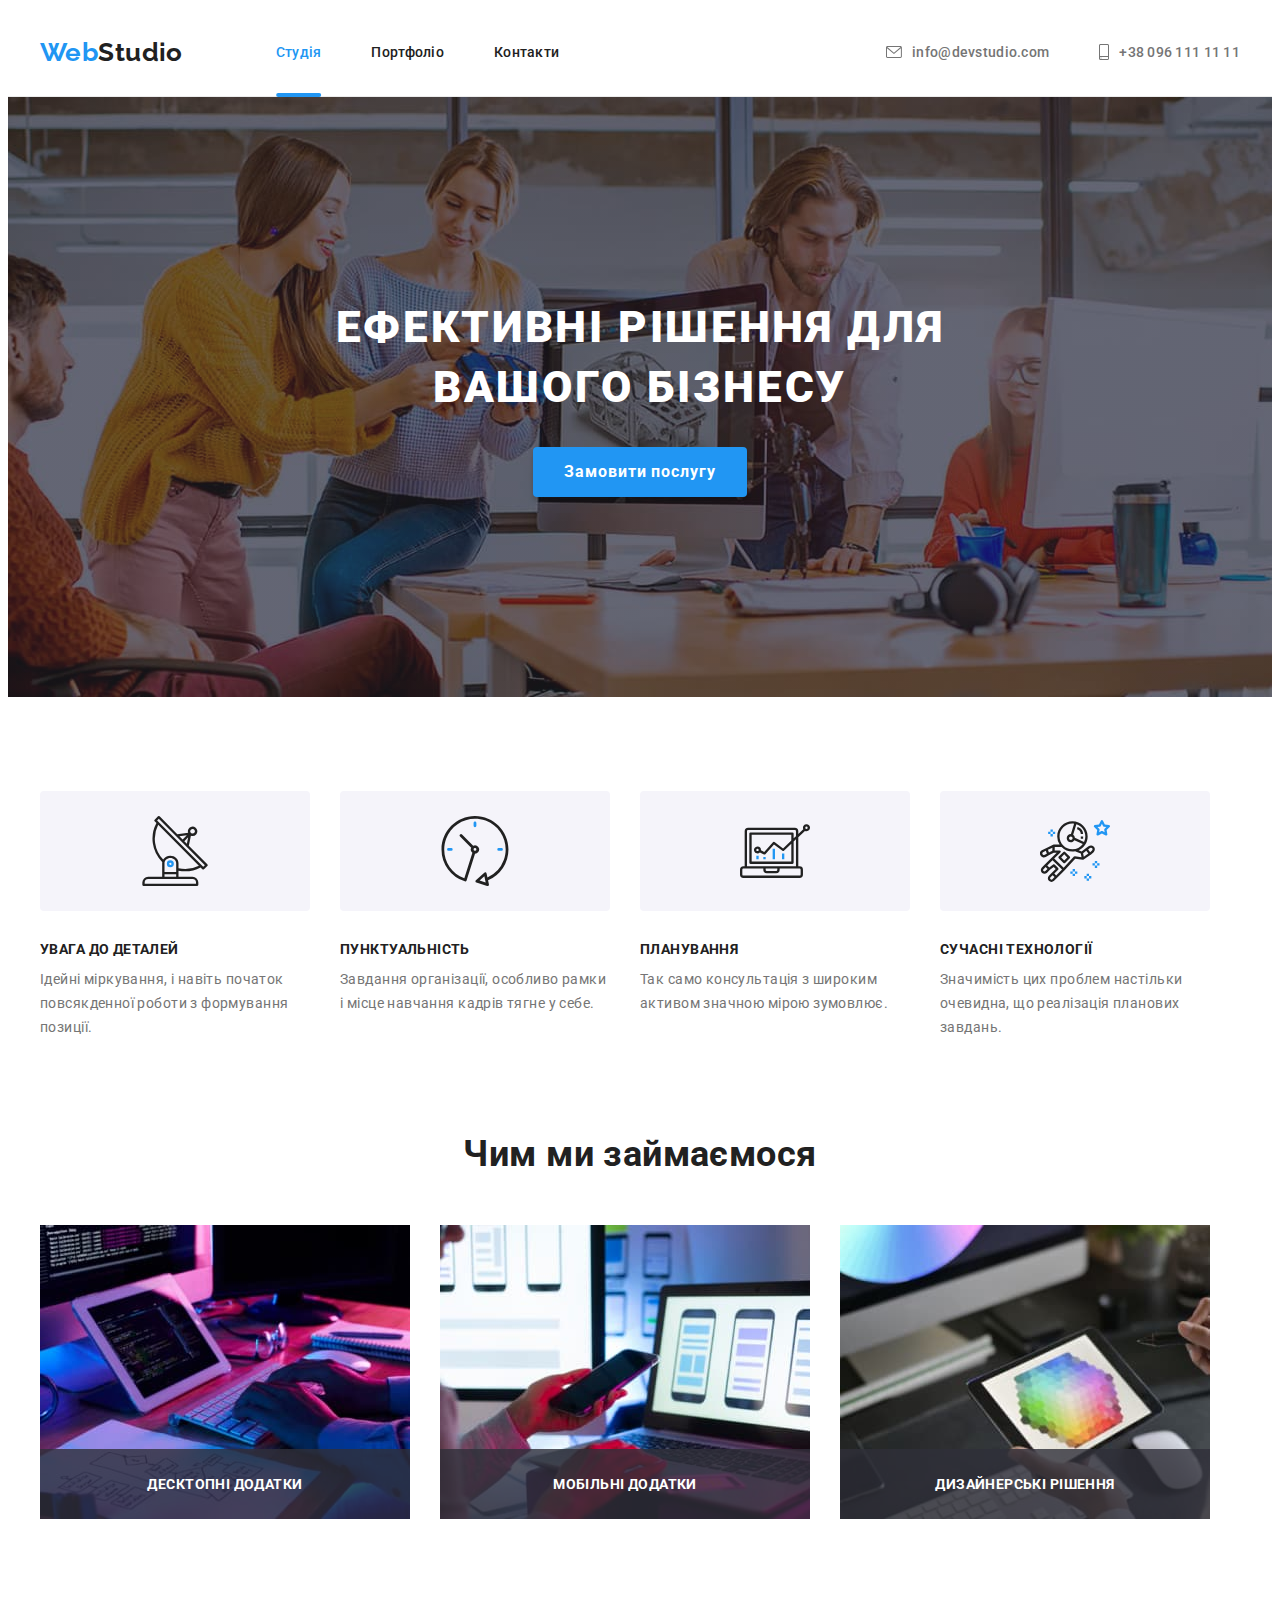
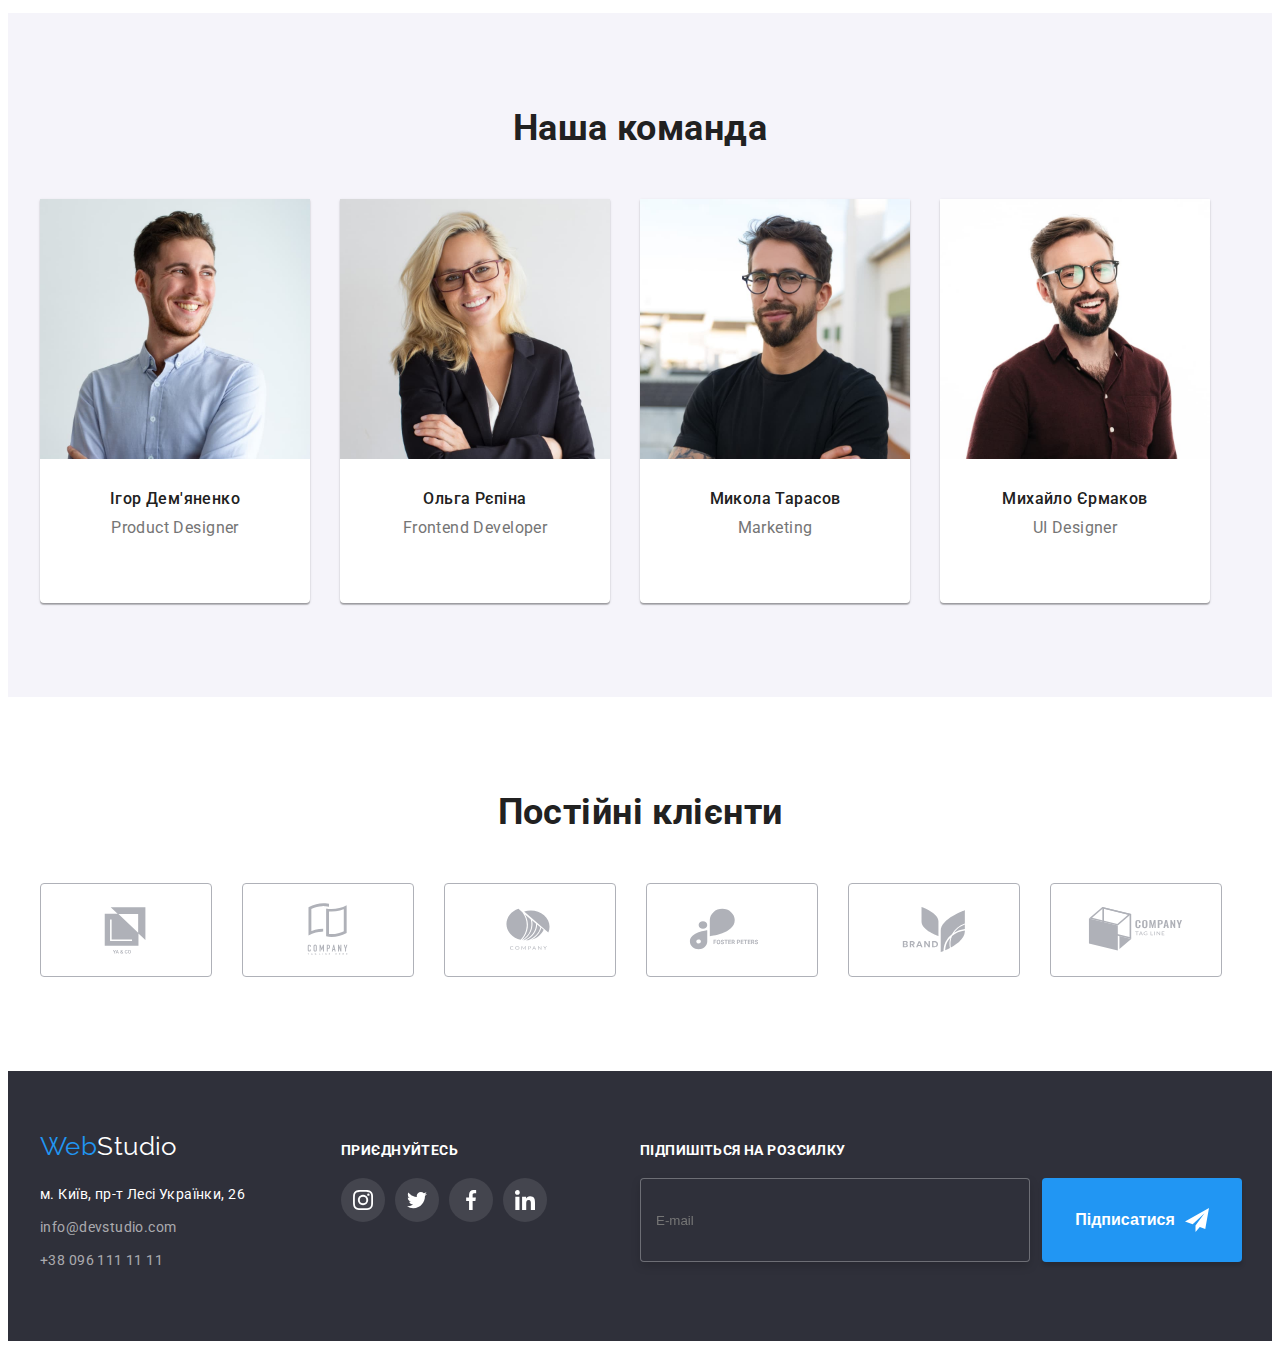
==== commit 3f9b53ce: "07hw" ====
--- a/index.html
+++ b/index.html
@@ -24,29 +24,33 @@
   </head>
   <body>
     <header class="header">
-      <div class="header-container container">
-        <nav class="nav-container">
-          <a href="./index.html" class="logo link">Web<span class="logo-header">Studio</span></a>
-          <ul class="nav-header list">
-            <li class="nav-item">
-              <a href="./index.html" class="nav-link link alert">Студія</a>
-            </li>
-            <li class="nav-item"><a href="./portfolio.html" class="nav-link link">Портфоліо</a></li>
-            <li class="nav-item"><a href="" class="nav-link link">Контакти</a></li>
+      <div class="header__container container">
+        <nav class="nav">
+          <a href="./index.html" class="header__logo link"
+            >Web<span class="logo__text">Studio</span></a
+          >
+          <ul class="nav__list list">
+            <li class="nav__item">
+              <a href="./index.html" class="nav__link link alert">Студія</a>
+            </li>
+            <li class="nav__item">
+              <a href="./portfolio.html" class="nav__link link">Портфоліо</a>
+            </li>
+            <li class="nav__item"><a href="" class="nav__link link">Контакти</a></li>
           </ul>
         </nav>
 
-        <ul class="nav-header list">
+        <ul class="header__list list">
           <li>
-            <a href="mailto:info@devstudio.com" class="contact-nav link link"
-              ><svg class="header-icon" width="16" height="12">
+            <a href="mailto:info@devstudio.com" class="header__contact link"
+              ><svg class="header__icon" width="16" height="12">
                 <use href="./images/icons.svg#icon-envelope-hover"></use></svg
               >info@devstudio.com</a
             >
           </li>
           <li>
-            <a href="tel:+380961111111" class="contact-nav link"
-              ><svg class="header-icon" width="10" height="16">
+            <a href="tel:+380961111111" class="header__contact link"
+              ><svg class="header__icon" width="10" height="16">
                 <use href="./images/icons.svg#icon-smartphone"></use></svg
               >+38 096 111 11 11</a
             >
@@ -55,146 +59,149 @@
       </div>
     </header>
     <main>
-      <section class="section hero">
+      <section class="hero section">
         <div class="container">
-          <h1 class="hero-h">Ефективні рішення для вашого бізнесу</h1>
-          <button type="button" class="header-btn" data-modal-open>Замовити послугу</button>
+          <h1 class="hero__h">Ефективні рішення для вашого бізнесу</h1>
+          <button type="button" class="hero__btn" data-modal-open>Замовити послугу</button>
         </div>
       </section>
-      <section class="section featore">
+
+      <section class="forward section">
         <div class="container">
           <h2 hidden>особливості</h2>
-          <ul class="featore-list list">
+          <ul class="forward__list list">
             <li>
-              <div class="featore-svg-container">
-                <svg class="featore-icon" width="70" height="70">
+              <div class="forward__svg">
+                <svg class="forward__icon" width="70" height="70">
                   <use href="./images/icons.svg#icon-antenna-1"></use>
                 </svg>
               </div>
-              <h3 class="featore-title">УВАГА ДО ДЕТАЛЕЙ</h3>
-              <p class="featore-text">
+              <h3 class="forward__title">УВАГА ДО ДЕТАЛЕЙ</h3>
+              <p class="forward__text">
                 Ідейні міркування, і навіть початок повсякденної роботи з формування позиції.
               </p>
             </li>
             <li>
-              <div class="featore-svg-container">
-                <svg class="featore-icon" width="70" height="70">
+              <div class="forward__svg">
+                <svg class="forward__icon" width="70" height="70">
                   <use href="./images/icons.svg#icon-clock-1"></use>
                 </svg>
               </div>
-              <h3 class="featore-title">ПУНКТУАЛЬНІСТЬ</h3>
-              <p class="featore-text">
+              <h3 class="forward__title">ПУНКТУАЛЬНІСТЬ</h3>
+              <p class="forward__text">
                 Завдання організації, особливо рамки і місце навчання кадрів тягне у себе.
               </p>
             </li>
             <li>
-              <div class="featore-svg-container">
-                <svg class="featore-icon" width="70" height="70">
+              <div class="forward__svg">
+                <svg class="forward__icon" width="70" height="70">
                   <use href="./images/icons.svg#icon-diagram-1"></use>
                 </svg>
               </div>
-              <h3 class="featore-title">ПЛАНУВАННЯ</h3>
-              <p class="featore-text">
+              <h3 class="forward__title">ПЛАНУВАННЯ</h3>
+              <p class="forward__text">
                 Так само консультація з широким активом значною мірою зумовлює.
               </p>
             </li>
             <li>
-              <div class="featore-svg-container">
-                <svg class="featore-icon" width="70" height="70">
+              <div class="forward__svg">
+                <svg class="forward__icon" width="70" height="70">
                   <use href="./images/icons.svg#icon-astronaut-1"></use>
                 </svg>
               </div>
-              <h3 class="featore-title">СУЧАСНІ ТЕХНОЛОГІЇ</h3>
-              <p class="featore-text">
+              <h3 class="forward__title">СУЧАСНІ ТЕХНОЛОГІЇ</h3>
+              <p class="forward__text">
                 Значимість цих проблем настільки очевидна, що реалізація планових завдань.
               </p>
             </li>
           </ul>
         </div>
       </section>
-      <section class="section about">
+
+      <section class="production section">
         <div class="container">
-          <h2 class="section-title">Чим ми займаємося</h2>
-          <ul class="nav-list list">
-            <li class="section-gallery">
+          <h2 class="production__title">Чим ми займаємося</h2>
+          <ul class="production__list list">
+            <li class="production__gallery">
               <img src="./images/box1.jpg" alt="фото1комп" width="370" height="294" />
-              <div class="overlay-list">
-                <p class="overlay-team">Десктопні додатки</p>
-              </div>
-            </li>
-            <li class="section-gallery">
+              <div class="production__overlay">
+                <p class="production__subtitle">Десктопні додатки</p>
+              </div>
+            </li>
+            <li class="production__gallery">
               <img src="./images/box2.jpg" alt="фото2комп+телеф" width="370" height="294" />
-              <div class="overlay-list">
-                <p class="overlay-team">Мобільні додатки</p>
-              </div>
-            </li>
-            <li class="section-gallery">
+              <div class="production__overlay">
+                <p class="production__subtitle">Мобільні додатки</p>
+              </div>
+            </li>
+            <li class="production__gallery">
               <img src="./images/box3.jpg" alt="фото3планшет" width="370" height="294" />
-              <div class="overlay-list">
-                <p class="overlay-team">Дизайнерські рішення</p>
+              <div class="production__overlay">
+                <p class="production__subtitle">Дизайнерські рішення</p>
               </div>
             </li>
           </ul>
         </div>
       </section>
-      <section class="section team">
+
+      <section class="group section">
         <div class="container">
-          <h2 class="section-title">Наша команда</h2>
-          <ul class="nav-list list">
-            <li class="team-nav">
+          <h2 class="group__title">Наша команда</h2>
+          <ul class="group__list list">
+            <li class="group__item">
               <img src="./images/img2.jpg" alt="команда1ч" width="270" height="260" />
-              <div class="team-list-text">
-                <h3 class="team-title">Ігор Дем'яненко</h3>
-                <p class="team-text" lang="en">Product Designer</p>
+              <div class="group__overlay">
+                <h3 class="group__subtitle">Ігор Дем'яненко</h3>
+                <p class="group__text" lang="en">Product Designer</p>
                 <ul class="social list">
                   <li class="social-item">
                     <a
-                      class="social-link link"
+                      class="social__link link"
                       href=""
                       target="_blank"
                       rel="noopener noreferrer"
                       aria-label="іконка instagram"
                     >
-                      <svg class="team-icon" width="20" height="20">
+                      <svg class="social__icon" width="20" height="20">
                         <use href="./images/icons.svg#icon-instagram-2"></use>
                       </svg>
                     </a>
                   </li>
                   <li class="social-item">
                     <a
-                      class="social-link link"
+                      class="social__link link"
                       href=""
                       target="_blank"
                       rel="noopener noreferrer"
                       aria-label="іконка twitter"
                     >
-                      <svg class="team-icon" width="20" height="20">
+                      <svg class="social__icon" width="20" height="20">
                         <use href="./images/icons.svg#icon-twitter-1"></use>
                       </svg>
                     </a>
                   </li>
                   <li class="social-item">
                     <a
-                      class="social-link link"
+                      class="social__link link"
                       href=""
                       target="_blank"
                       rel="noopener noreferrer"
                       aria-label="іконка facebook"
                     >
-                      <svg class="team-icon" width="20" height="20">
+                      <svg class="social__icon" width="20" height="20">
                         <use href="./images/icons.svg#icon-facebook-1"></use>
                       </svg>
                     </a>
                   </li>
                   <li class="social-item">
                     <a
-                      class="social-link link"
+                      class="social__link link"
                       href=""
                       target="_blank"
                       rel="noopener noreferrer"
                       aria-label="іконка linkedin"
                     >
-                      <svg class="team-icon" width="20" height="20">
+                      <svg class="social__icon" width="20" height="20">
                         <use href="./images/icons.svg#icon-linkedin-1"></use>
                       </svg>
                     </a>
@@ -202,60 +209,60 @@
                 </ul>
               </div>
             </li>
-            <li class="team-nav">
+            <li class="group__item">
               <img src="./images/img1.jpg" alt="комана2ж" width="270" height="260" />
-              <div class="team-list-text">
-                <h3 class="team-title">Ольга Рєпіна</h3>
-                <p class="team-text" lang="en">Frontend Developer</p>
+              <div class="group__overlay">
+                <h3 class="group__subtitle">Ольга Рєпіна</h3>
+                <p class="group__text" lang="en">Frontend Developer</p>
                 <ul class="social list">
                   <li class="social-item">
                     <a
-                      class="social-link link"
+                      class="social__link link"
                       href=""
                       target="_blank"
                       rel="noopener noreferrer"
                       aria-label="іконка instagram"
                     >
-                      <svg class="team-icon" width="20" height="20">
+                      <svg class="social__icon" width="20" height="20">
                         <use href="./images/icons.svg#icon-instagram-2"></use>
                       </svg>
                     </a>
                   </li>
                   <li class="social-item">
                     <a
-                      class="social-link link"
+                      class="social__link link"
                       href=""
                       target="_blank"
                       rel="noopener noreferrer"
                       aria-label="іконка twitter"
                     >
-                      <svg class="team-icon" width="20" height="20">
+                      <svg class="social__icon" width="20" height="20">
                         <use href="./images/icons.svg#icon-twitter-1"></use>
                       </svg>
                     </a>
                   </li>
                   <li class="social-item">
                     <a
-                      class="social-link link"
+                      class="social__link link"
                       href=""
                       target="_blank"
                       rel="noopener noreferrer"
                       aria-label="іконка facebook"
                     >
-                      <svg class="team-icon" width="20" height="20">
+                      <svg class="social__icon" width="20" height="20">
                         <use href="./images/icons.svg#icon-facebook-1"></use>
                       </svg>
                     </a>
                   </li>
                   <li class="social-item">
                     <a
-                      class="social-link link"
+                      class="social__link link"
                       href=""
                       target="_blank"
                       rel="noopener noreferrer"
                       aria-label="іконка linkedin"
                     >
-                      <svg class="team-icon" width="20" height="20">
+                      <svg class="social__icon" width="20" height="20">
                         <use href="./images/icons.svg#icon-linkedin-1"></use>
                       </svg>
                     </a>
@@ -263,60 +270,60 @@
                 </ul>
               </div>
             </li>
-            <li class="team-nav">
+            <li class="group__item">
               <img src="./images/img3.jpg" alt="команда3ч" width="270" height="260" />
-              <div class="team-list-text">
-                <h3 class="team-title">Микола Тарасов</h3>
-                <p class="team-text" lang="en">Marketing</p>
+              <div class="group__overlay">
+                <h3 class="group__subtitle">Микола Тарасов</h3>
+                <p class="group__text" lang="en">Marketing</p>
                 <ul class="social list">
                   <li class="social-item">
                     <a
-                      class="social-link link"
+                      class="social__link link"
                       href=""
                       target="_blank"
                       rel="noopener noreferrer"
                       aria-label="іконка instagram"
                     >
-                      <svg class="team-icon" width="20" height="20">
+                      <svg class="social__icon" width="20" height="20">
                         <use href="./images/icons.svg#icon-instagram-2"></use>
                       </svg>
                     </a>
                   </li>
                   <li class="social-item">
                     <a
-                      class="social-link link"
+                      class="social__link link"
                       href=""
                       target="_blank"
                       rel="noopener noreferrer"
                       aria-label="іконка twitter"
                     >
-                      <svg class="team-icon" width="20" height="20">
+                      <svg class="social__icon" width="20" height="20">
                         <use href="./images/icons.svg#icon-twitter-1"></use>
                       </svg>
                     </a>
                   </li>
                   <li class="social-item">
                     <a
-                      class="social-link link"
+                      class="social__link link"
                       href=""
                       target="_blank"
                       rel="noopener noreferrer"
                       aria-label="іконка facebook"
                     >
-                      <svg class="team-icon" width="20" height="20">
+                      <svg class="social__icon" width="20" height="20">
                         <use href="./images/icons.svg#icon-facebook-1"></use>
                       </svg>
                     </a>
                   </li>
                   <li class="social-item">
                     <a
-                      class="social-link link"
+                      class="social__link link"
                       href=""
                       target="_blank"
                       rel="noopener noreferrer"
                       aria-label="іконка linkedin"
                     >
-                      <svg class="team-icon" width="20" height="20">
+                      <svg class="social__icon" width="20" height="20">
                         <use href="./images/icons.svg#icon-linkedin-1"></use>
                       </svg>
                     </a>
@@ -324,60 +331,60 @@
                 </ul>
               </div>
             </li>
-            <li class="team-nav">
+            <li class="group__item">
               <img src="./images/img.jpg" alt="команда4ч" width="270" height="260" />
-              <div class="team-list-text">
-                <h3 class="team-title">Михайло Єрмаков</h3>
-                <p class="team-text" lang="en">UI Designer</p>
+              <div class="group__overlay">
+                <h3 class="group__subtitle">Михайло Єрмаков</h3>
+                <p class="group__text" lang="en">UI Designer</p>
                 <ul class="social list">
                   <li class="social-item">
                     <a
-                      class="social-link link"
+                      class="social__link link"
                       href=""
                       target="_blank"
                       rel="noopener noreferrer"
                       aria-label="іконка instagram"
                     >
-                      <svg class="team-icon" width="20" height="20">
+                      <svg class="social__icon" width="20" height="20">
                         <use href="./images/icons.svg#icon-instagram-2"></use>
                       </svg>
                     </a>
                   </li>
                   <li class="social-item">
                     <a
-                      class="social-link link"
+                      class="social__link link"
                       href=""
                       target="_blank"
                       rel="noopener noreferrer"
                       aria-label="іконка twitter"
                     >
-                      <svg class="team-icon" width="20" height="20">
+                      <svg class="social__icon" width="20" height="20">
                         <use href="./images/icons.svg#icon-twitter-1"></use>
                       </svg>
                     </a>
                   </li>
                   <li class="social-item">
                     <a
-                      class="social-link link"
+                      class="social__link link"
                       href=""
                       target="_blank"
                       rel="noopener noreferrer"
                       aria-label="іконка facebook"
                     >
-                      <svg class="team-icon" width="20" height="20">
+                      <svg class="social__icon" width="20" height="20">
                         <use href="./images/icons.svg#icon-facebook-1"></use>
                       </svg>
                     </a>
                   </li>
                   <li class="social-item">
                     <a
-                      class="social-link link"
+                      class="social__link link"
                       href=""
                       target="_blank"
                       rel="noopener noreferrer"
                       aria-label="іконка linkedin"
                     >
-                      <svg class="team-icon" width="20" height="20">
+                      <svg class="social__icon" width="20" height="20">
                         <use href="./images/icons.svg#icon-linkedin-1"></use>
                       </svg>
                     </a>
@@ -388,73 +395,74 @@
           </ul>
         </div>
       </section>
-      <section class="constant">
+
+      <section class="partners">
         <div class="container">
-          <h2 class="constant-title">Постійні клієнти</h2>
-          <ul class="constant-list list">
+          <h2 class="partners__title">Постійні клієнти</h2>
+          <ul class="partners__list list">
             <li class="item">
               <a
                 href=""
-                class="constant-link link"
+                class="partners__link link"
                 target="_blank"
                 rel="noopener noreferrer"
                 aria-label="іконка YA & CO"
-                ><svg class="constant-icon" width="106" height="60">
+                ><svg class="partners__icon" width="106" height="60">
                   <use href="./images/icons.svg#icon-Logo-1"></use></svg
               ></a>
             </li>
             <li class="item">
               <a
                 href=""
-                class="constant-link link"
+                class="partners__link link"
                 target="_blank"
                 rel="noopener noreferrer"
                 aria-label="іконка company"
-                ><svg class="constant-icon" width="106" height="60">
+                ><svg class="partners__icon" width="106" height="60">
                   <use href="./images/icons.svg#icon-Logo-2"></use></svg
               ></a>
             </li>
             <li class="item">
               <a
                 href=""
-                class="constant-link link"
+                class="partners__link link"
                 target="_blank"
                 rel="noopener noreferrer"
                 aria-label="іконка company"
-                ><svg class="constant-icon" width="106" height="60">
+                ><svg class="partners__icon" width="106" height="60">
                   <use href="./images/icons.svg#icon-Logo-3"></use></svg
               ></a>
             </li>
             <li class="item">
               <a
                 href=""
-                class="constant-link link"
+                class="partners__link link"
                 target="_blank"
                 rel="noopener noreferrer"
                 aria-label="іконка FOSTER PETERS"
-                ><svg class="constant-icon" width="106" height="60">
+                ><svg class="partners__icon" width="106" height="60">
                   <use href="./images/icons.svg#icon-Logo-4"></use></svg
               ></a>
             </li>
             <li class="item">
               <a
                 href=""
-                class="constant-link link"
+                class="partners__link link"
                 target="_blank"
                 rel="noopener noreferrer"
                 aria-label="іконка brand"
-                ><svg class="constant-icon" width="106" height="60">
+                ><svg class="partners__icon" width="106" height="60">
                   <use href="./images/icons.svg#icon-Logo-5"></use></svg
               ></a>
             </li>
             <li class="item">
               <a
                 href=""
-                class="constant-link link"
+                class="partners__link link"
                 target="_blank"
                 rel="noopener noreferrer"
                 aria-label="іконка company"
-                ><svg class="constant-icon" width="106" height="60">
+                ><svg class="partners__icon" width="106" height="60">
                   <use href="./images/icons.svg#icon-Logo-6"></use></svg
               ></a>
             </li>
@@ -464,101 +472,101 @@
     </main>
 
     <footer class="footer">
-      <div class="container footer-container">
-        <div class="footer-left-container">
-          <a class="footer-logo link" href="./index.html"
-            >Web<span class="logo-footer">Studio</span></a
+      <div class="footer__overlay container">
+        <div class="footer__left">
+          <a class="footer__logo link" href="./index.html"
+            >Web<span class="logo__footer">Studio</span></a
           >
           <address>
-            <ul class="list list-footer">
-              <li class="footre-items">
+            <ul class="list">
+              <li class="footre__items">
                 <a
-                  class="contact-gps link"
+                  class="footre__gps link"
                   href="https://www.google.com/maps/place/%D0%B1%D1%83%D0%BB.+%D0%9B%D0%B5%D1%81%D0%B8+%D0%A3%D0%BA%D1%80%D0%B0%D0%B8%D0%BD%D0%BA%D0%B8,+26,+%D0%9A%D0%B8%D0%B5%D0%B2,+02000/@50.4265807,30.5361971,17z/data=!3m1!4b1!4m5!3m4!1s0x40d4cf0e033ecbe9:0x57a4dffefec77da0!8m2!3d50.4265807!4d30.5383858"
                   target="_blank"
                   rel="noopener noreferrer"
                   >м. Київ, пр-т Лесі Українки, 26</a
                 >
               </li>
-              <li class="footre-items">
-                <a href="mailto:info@devstudio.com" class="contact-link link">info@devstudio.com</a>
+              <li class="footre__items">
+                <a href="mailto:info@devstudio.com" class="footre__link link">info@devstudio.com</a>
               </li>
-              <li class="footre-items">
-                <a href="tel:+380961111111" class="contact-link link">+38 096 111 11 11</a>
+              <li class="footre__items">
+                <a href="tel:+380961111111" class="footre__link link">+38 096 111 11 11</a>
               </li>
             </ul>
           </address>
         </div>
-        <div class="footer-nav">
-          <p class="text">ПРИЄДНУЙТЕСЬ</p>
-          <ul class="list footer-social">
-            <li class="social-box">
-              <a
-                class="social-nav link"
+        <div class="">
+          <p class="social__title">ПРИЄДНУЙТЕСЬ</p>
+          <ul class="social__list list">
+            <li class="social__item">
+              <a
+                class="social__link"
                 href=""
                 target="_blank"
                 rel="noopener noreferrer"
                 aria-label="іконка instagram"
               >
-                <svg class="footer-team-icon" width="20" height="20">
+                <svg class="social__icon" width="20" height="20">
                   <use href="./images/icons.svg#icon-instagram-2"></use>
                 </svg>
               </a>
             </li>
-            <li class="social-box">
-              <a
-                class="social-nav link"
+            <li class="social__item">
+              <a
+                class="social__link"
                 href=""
                 target="_blank"
                 rel="noopener noreferrer"
                 aria-label="іконка twitter"
               >
-                <svg class="footer-team-icon" width="20" height="20">
+                <svg class="social__icon" width="20" height="20">
                   <use href="./images/icons.svg#icon-twitter-1"></use>
                 </svg>
               </a>
             </li>
-            <li class="social-box">
-              <a
-                class="social-nav link"
+            <li class="social__item">
+              <a
+                class="social__link"
                 href=""
                 target="_blank"
                 rel="noopener noreferrer"
                 aria-label="іконка facebook"
               >
-                <svg class="footer-team-icon" width="20" height="20">
+                <svg class="social__icon" width="20" height="20">
                   <use href="./images/icons.svg#icon-facebook-1"></use>
                 </svg>
               </a>
             </li>
-            <li class="social-box">
-              <a
-                class="social-nav link"
+            <li class="social__item">
+              <a
+                class="social__link"
                 href=""
                 target="_blank"
                 rel="noopener noreferrer"
                 aria-label="іконка linkedin"
               >
-                <svg class="footer-team-icon" width="20" height="20">
+                <svg class="social__icon" width="20" height="20">
                   <use href="./images/icons.svg#icon-linkedin-1"></use>
                 </svg>
               </a>
             </li>
           </ul>
         </div>
-        <div class="footer-form-nav">
-          <p class="footer-form-text">Підпишіться на розсилку</p>
-          <form class="footer-form-box">
+        <div class="email__overlay">
+          <p class="email__subtitle">Підпишіться на розсилку</p>
+          <form class="email__box">
             <input
-              class="footer-form-mail"
+              class="email__footer"
               type="email"
               name="user_mail"
               id="user_email"
               placeholder="E-mail"
             />
-            <button class="footer-form-btn" type="submit">
+            <button class="email__btn" type="submit">
               Підписатися
-              <svg class="footer-form-icon" width="24" height="24">
+              <svg class="email__icon" width="24" height="24">
                 <use href="./images/icons.svg#icon-send-fly"></use>
               </svg>
             </button>
@@ -569,42 +577,42 @@
 
     <!---Modal-windov-->
     <div class="backdrop is-hidden" data-modal>
-      <div class="modal">
-        <button class="modal-btn" data-modal-close>
-          <svg class="icon-modal" width="18" height="18">
+      <div class="modal__overlay">
+        <button class="modal__close" data-modal-close>
+          <svg class="modal__icon" width="18" height="18">
             <use href="./images/icons.svg#icon-close-black"></use>
           </svg>
         </button>
-        <strong class="modal-label">Залиште свої дані, ми вам передзвонимо</strong>
-        <form class="modal-form" name="modal_form">
-          <div class="modal-form-group" role="group">
-            <label class="modal-form-label" for="user_name">Ім'я</label>
-            <div class="modal-form-wrapper">
-              <input class="modal-form-field" type="text" name="user_name" id="user_name" />
-              <svg class="modal-form-icon" width="18" height="18">
+        <strong class="modal__title">Залиште свої дані, ми вам передзвонимо</strong>
+        <form class="modal__form" name="modal_form">
+          <div class="modal__group" role="group">
+            <label class="modal__label" for="user_name">Ім'я</label>
+            <div class="modal__wrapper">
+              <input class="modal__imput" type="text" name="user_name" id="user_name" />
+              <svg class="form__icon" width="18" height="18">
                 <use href="./images/icons.svg#icon-person-black-18dp-1"></use>
               </svg>
             </div>
 
             <label class="modal-form-label" for="user_phone">Телефон</label>
-            <div class="modal-form-wrapper">
-              <input class="modal-form-field" type="tel" name="user_phone" id="user_phone" />
-              <svg class="modal-form-icon" width="18" height="18">
+            <div class="modal__wrapper">
+              <input class="modal__imput" type="tel" name="user_phone" id="user_phone" />
+              <svg class="form__icon" width="18" height="18">
                 <use href="./images/icons.svg#icon-phone-black-18dp-1"></use>
               </svg>
             </div>
 
             <label class="modal-form-label" for="user_email">Пошта</label>
-            <div class="modal-form-wrapper">
-              <input class="modal-form-field" type="email" name="user_email" id="user_email" />
-              <svg class="modal-form-icon" width="18" height="18">
+            <div class="modal__wrapper">
+              <input class="modal__imput" type="email" name="user_email" id="user_email" />
+              <svg class="form__icon" width="18" height="18">
                 <use href="./images/icons.svg#icon-email-black-18dp-1"></use>
               </svg>
             </div>
 
-            <label class="modal-form-label" for="user_message">Коментар</label>
+            <label class="modal__label" for="user_message">Коментар</label>
             <textarea
-              class="modal-form-message"
+              class="modal__message"
               name="user_message"
               id="user_message"
               rows="6"
@@ -612,19 +620,19 @@
             ></textarea>
           </div>
 
-          <div class="modal-form-agreement" role="group">
+          <div class="modal__agreement" role="group">
             <input
-              class="modal-form-checkbox"
+              class="modal__checkbox"
               type="checkbox"
               name="user_agreemen"
               id="user_agreement"
             />
-            <label class="modal-form-agreement-desc" for="user_agreement"
+            <label class="modal__agreement--desc" for="user_agreement"
               >Погоджуюся з розсилкою та приймаю
-              <a class="modal-form-agreement-link" href=""> Умови договору</a></label
+              <a class="modal__agreement--link" href=""> Умови договору</a></label
             >
           </div>
-          <button class="modal-form-btn" type="submit">Відправити</button>
+          <button class="modal__btn" type="submit">Відправити</button>
         </form>
       </div>
     </div>
--- a/css/style.css
+++ b/css/style.css
@@ -65,28 +65,23 @@
 /* ------------------reset end---------------- */
 
 /* ------------------HAEDER---------------- */
-.header-container {
-  align-items: center;
-  display: flex;
-  justify-content: space-between;
-}
+
 .header {
   border-bottom: 1px solid #ececec;
 }
 
-.nav-list {
-  display: flex;
-  gap: 30px;
-}
-.nav-header {
-  display: flex;
-  gap: 50px;
-}
-.nav-container {
-  display: flex;
-  align-items: center;
-}
-.logo {
+.header__container {
+  align-items: center;
+  display: flex;
+  justify-content: space-between;
+}
+
+.nav {
+  display: flex;
+  align-items: center;
+}
+
+.header__logo {
   margin-right: 93px;
   font-family: 'Raleway';
   font-weight: 700;
@@ -95,16 +90,22 @@
   color: var(--link-focus-color);
 }
 
-.logo-header {
-  color: var(--text-title-color);
-}
-.nav-item {
+.logo__text {
+  color: var(--text-title-color);
+}
+
+.nav__list {
+  display: flex;
+  gap: 50px;
+}
+
+.nav__item {
   font-weight: 500;
   line-height: 1.33;
   letter-spacing: 0.02em;
   color: var(--text-title-color);
 }
-.nav-link {
+.nav__link {
   position: relative;
   display: block;
   padding-top: 32px;
@@ -120,7 +121,7 @@
 .alert {
   color: var(--link-focus-color);
 }
-.nav-link::after {
+.nav__link::after {
   content: '';
   position: absolute;
   transform: translateX(-50%) scaleX(0.3);
@@ -138,16 +139,22 @@
   transition-duration: 250ms;
   transition-timing-function: cubic-bezier(0.4, 0, 0.2, 1);
 }
-.nav-link:hover,
-.nav-link:focus {
+.nav__link:hover,
+.nav__link:focus {
   color: var(--link-focus-color);
 }
-.nav-link:hover:after,
-.nav-link:focus:after {
+.nav__link:hover:after,
+.nav__link:focus:after {
   transform: translateX(-50%) scaleX(1);
   opacity: 1;
 }
-.contact-nav {
+
+.header__list {
+  display: flex;
+  gap: 50px;
+}
+
+.header__contact {
   display: flex;
   align-items: center;
   font-weight: 500;
@@ -162,8 +169,8 @@
   transition-timing-function: cubic-bezier(0.4, 0, 0.2, 1);
 }
 
-.contact-nav:hover,
-.contact-nav:focus {
+.header__contact:hover,
+.header__contact:focus {
   color: var(--link-focus-color);
 }
 .alert::after {
@@ -182,7 +189,7 @@
   background: var(--link-focus-color);
   opacity: 1;
 }
-.header-icon {
+.header__icon {
   margin-right: 10px;
   fill: currentColor;
 }
@@ -200,7 +207,7 @@
   max-width: 1600px;
   margin: 0 auto;
 }
-.hero-h {
+.hero__h {
   margin: 0 auto;
   text-align: center;
   width: 696px;
@@ -213,7 +220,7 @@
   text-transform: uppercase;
   color: var(--text-fon-white-color);
 }
-.header-btn {
+.hero__btn {
   display: block;
   margin: 0 auto;
   align-items: center;
@@ -234,16 +241,16 @@
 
 /* ------------------hero---------------- */
 
-/* ------------------featore ---------------- */
-
-.featore {
+/* ------------------forward---------------- */
+
+.forward {
   padding-bottom: 0px;
 }
-.featore-list {
+.forward__list {
   display: flex;
   gap: 30px;
 }
-.featore-title {
+.forward__title {
   margin-bottom: 10px;
   width: 270px;
   line-height: calc(16 / 14);
@@ -251,12 +258,12 @@
   font-size: 14px;
   color: var(--text-title-color);
 }
-.featore-text {
+.forward__text {
   width: 270px;
   line-height: calc(24 / 14);
   color: var(--text-paragraf-color);
 }
-.featore-svg-container {
+.forward__svg {
   display: flex;
   justify-content: center;
   align-items: center;
@@ -266,24 +273,28 @@
   border-radius: 4px;
 }
 
-/* ------------------featore ---------------- */
-
-/* -----------------section-title ---------------- */
-
-.nav-list {
-  gap: 30px;
-}
-.section-title {
+/* ------------------forward---------------- */
+
+/* -----------------production---------------- */
+
+.production__title {
   margin-bottom: 50px;
   font-size: 36px;
   line-height: calc(42 / 36);
   text-align: center;
   color: var(--text-title-color);
 }
-.section-gallery {
+
+.production__list {
+  gap: 30px;
+  display: flex;
+}
+
+.production__gallery {
   position: relative;
 }
-.overlay-list {
+
+.production__overlay {
   position: absolute;
   width: 100%;
   height: 70px;
@@ -291,7 +302,7 @@
 
   background: rgba(47, 48, 58, 0.8);
 }
-.overlay-team {
+.production__subtitle {
   padding-top: 27px;
   padding-bottom: 27px;
   font-weight: 700;
@@ -301,14 +312,41 @@
   text-transform: uppercase;
   color: var(--text-fon-white-color);
 }
-/* ------------------section-title---------------- */
-
-/* ------------------team ---------------- */
-.team-list-text {
+/* ------------------production---------------- */
+
+/* ------------------group---------------- */
+
+.group {
+  background: #f5f4fa;
+}
+
+.group__title {
+  margin-bottom: 50px;
+  font-size: 36px;
+  line-height: calc(42 / 36);
+  text-align: center;
+  color: var(--text-title-color);
+}
+
+.group__list {
+  display: flex;
+  gap: 30px;
+}
+
+.group__item {
+  background: var(--text-fon-white-color);
+
+  box-shadow: 0px 1px 3px rgba(0, 0, 0, 0.12), 0px 1px 1px rgba(0, 0, 0, 0.14),
+    0px 2px 1px rgba(0, 0, 0, 0.2);
+  border-radius: 0px 0px 4px 4px;
+}
+
+.group__overlay {
   padding-top: 30px;
   padding-bottom: 30px;
 }
-.team-title {
+
+.group__subtitle {
   margin-bottom: 10px;
   justify-content: center;
   font-weight: 500;
@@ -317,23 +355,14 @@
   text-align: center;
   color: var(--text-title-color);
 }
-.team-text {
+.group__text {
   justify-content: center;
   font-size: 16px;
   line-height: calc(19 / 16);
   text-align: center;
   color: var(--text-paragraf-color);
 }
-.team-nav {
-  background: #ffffff;
-
-  box-shadow: 0px 1px 3px rgba(0, 0, 0, 0.12), 0px 1px 1px rgba(0, 0, 0, 0.14),
-    0px 2px 1px rgba(0, 0, 0, 0.2);
-  border-radius: 0px 0px 4px 4px;
-}
-.team {
-  background: #f5f4fa;
-}
+
 .social {
   display: flex;
   justify-content: center;
@@ -341,7 +370,7 @@
   gap: 10px;
   margin-top: 16px;
 }
-.social-link {
+.social__link {
   display: flex;
   align-items: center;
   justify-content: center;
@@ -355,31 +384,31 @@
   transition-duration: 250ms;
   transition-timing-function: cubic-bezier(0.4, 0, 0.2, 1);
 }
-.team-icon {
+.social__icon {
   fill: currentColor;
 }
-.social-link:hover,
-.social-link:focus {
+.social__link:hover,
+.social__link:focus {
   color: var(--text-fon-white-color);
   background-color: var(--link-focus-color);
 }
-/* ------------------team ---------------- */
-/* -----------------constant ---------------- */
-.constant {
+/* ------------------group---------------- */
+/* -----------------partners ---------------- */
+.partners {
   padding: 94px 0;
 }
-.constant-title {
+.partners__title {
   margin-bottom: 50px;
   font-size: 36px;
   line-height: calc(42 / 36);
   text-align: center;
   color: var(--text-title-color);
 }
-.constant-list {
+.partners__list {
   display: flex;
   gap: 30px;
 }
-.constant-link {
+.partners__link {
   display: flex;
   justify-content: center;
   align-items: center;
@@ -394,16 +423,16 @@
   transition-duration: 250ms, 250ms;
   transition-timing-function: cubic-bezier(0.4, 0, 0.2, 1);
 }
-.constant-icon {
+.partners__icon {
   fill: currentColor;
 }
 
-.constant-link:hover,
-.constant-link:focus {
+.partners__link:hover,
+.partners__link:focus {
   border: 1px solid var(--link-focus-color);
   color: var(--link-focus-color);
 }
-/* -----------------constant ---------------- */
+/* -----------------partners---------------- */
 
 /* ------------------footer---------------- */
 .footer {
@@ -412,12 +441,16 @@
   background-color: #2f303a;
 }
 
-.footer-left-container {
+.footer__overlay {
+  display: flex;
+  align-items: baseline;
+}
+.footer__left {
   margin-right: 70px;
   min-width: 231px;
 }
 
-.footer-logo {
+.footer__logo {
   display: block;
   margin-bottom: 20px;
   font-family: 'Raleway';
@@ -425,21 +458,21 @@
   line-height: calc(31 / 26);
   color: var(--link-focus-color);
 }
-.logo-footer {
+.logo__footer {
   width: 145px;
   color: var(--text-fon-white-color);
 }
-.footre-items {
+.footre__items {
   margin-bottom: 9px;
 }
 
-.contact-gps {
+.footre__gps {
   display: block;
   font-style: normal;
   line-height: 24px;
   color: var(--text-fon-white-color);
 }
-.contact-link {
+.footre__link {
   display: block;
   font-style: normal;
   line-height: calc(24 / 14);
@@ -449,11 +482,11 @@
   transition-duration: 250ms;
   transition-timing-function: cubic-bezier(0.4, 0, 0.2, 1);
 }
-.contact-link:hover,
-.contact-link:focus {
+.footre__link:hover,
+.footre__link:focus {
   color: var(--link-focus-color);
 }
-.text {
+.social__title {
   margin-bottom: 20px;
   display: flex;
   font-weight: 700;
@@ -463,7 +496,20 @@
   color: var(--text-fon-white-color);
   font-style: normal;
 }
-.social-nav {
+
+.social__list {
+  display: flex;
+  justify-content: center;
+  align-items: center;
+  gap: 10px;
+}
+
+.social__item {
+  width: 44px;
+  height: 44px;
+}
+
+.social__link {
   display: flex;
   justify-content: center;
   align-items: center;
@@ -477,32 +523,22 @@
   transition-duration: 250ms;
   transition-timing-function: cubic-bezier(0.4, 0, 0.2, 1);
 }
-.social-box {
-  width: 44px;
-  height: 44px;
-}
-.footer-team-icon {
+
+.social__icon {
   fill: currentColor;
 }
-.footer-social {
-  display: flex;
-  justify-content: center;
-  align-items: center;
-  gap: 10px;
-}
-.footer-container {
-  display: flex;
-  align-items: baseline;
-}
-.social-nav:hover,
-.social-nav:focus {
+
+.social__link:hover,
+.social__link:focus {
   color: var(--text-fon-white-color);
   background-color: var(--link-focus-color);
 }
-.footer-form-nav {
+
+.email__overlay {
   margin-left: 93px;
 }
-.footer-form-text {
+
+.email__subtitle {
   display: flex;
   margin-bottom: 20px;
   font-weight: 700;
@@ -513,7 +549,13 @@
 
   color: var(--text-fon-white-color);
 }
-.footer-form-mail {
+
+.email__box {
+  display: flex;
+  gap: 12px;
+}
+
+.email__footer {
   display: flex;
   gap: 12px;
   width: 358px;
@@ -530,10 +572,10 @@
   transition-duration: 250ms;
   transition-timing-function: cubic-bezier(0.4, 0, 0.2, 1);
 }
-.footer-form-mail:focus {
+.email__footer:focus {
   border-color: var(--link-focus-color);
 }
-.footer-form-mail:placeholder {
+.email__footer:placeholder {
   display: flex;
   align-items: center;
   letter-spacing: 0.03em;
@@ -544,7 +586,7 @@
 
   color: rgba(255, 255, 255, 0.6);
 }
-.footer-form-btn {
+.email__btn {
   display: flex;
   align-items: center;
   justify-content: center;
@@ -563,14 +605,10 @@
   cursor: pointer;
   border: none;
 }
-.footer-form-icon {
+.email__icon {
   top: 13px;
   right: 28px;
   margin-left: 10px;
-}
-.footer-form-box {
-  display: flex;
-  gap: 12px;
 }
 
 /* ------------------footer---------------- */
@@ -593,7 +631,7 @@
   visibility: hidden;
   pointer-events: none;
 }
-.modal {
+.modal__overlay {
   position: absolute;
   top: 50%;
   left: 50%;
@@ -611,7 +649,7 @@
   opacity: 0;
   transform: translateX(-50%) translateY(-70%);
 }
-.modal-btn {
+.modal__close {
   position: absolute;
   top: 8px;
   right: 8px;
@@ -627,14 +665,14 @@
   border: 1px solid rgba(0, 0, 0, 0.1);
   cursor: pointer;
 }
-.icon-modal:hover,
-.icon-modal:focus {
+.modal__icon:hover,
+.modal__icon:focus {
   fill: var(--link-focus-color);
 }
-.icon-modal {
+.modal__icon {
   fill: currentColor;
 }
-.modal-label {
+.modal__title {
   display: block;
 
   margin-bottom: 12px;
@@ -646,7 +684,12 @@
 
   color: var(--text-title-color);
 }
-.modal-form-label {
+
+.modal__group {
+  margin-bottom: 20px;
+}
+
+.modal__label {
   display: block;
 
   font-size: 12px;
@@ -656,11 +699,11 @@
 
   margin-bottom: 4px;
 }
-.modal-form-wrapper {
+.modal__wrapper {
   position: relative;
   margin-bottom: 10px;
 }
-.modal-form-field {
+.modal__imput {
   width: 100%;
   height: 38px;
   padding-left: 42px;
@@ -675,10 +718,15 @@
   transition-timing-function: cubic-bezier(0.4, 0, 0.2, 1);
 }
 
-.modal-form-field:focus {
+.modal__imput:focus {
   border-color: var(--link-focus-color);
 }
-.modal-form-icon {
+
+.modal__imput:focus + .form__icon {
+  fill: var(--link-focus-color);
+}
+
+.form__icon {
   position: absolute;
   top: 50%;
   left: 12px;
@@ -688,13 +736,8 @@
   transition-duration: 250ms;
   transition-timing-function: cubic-bezier(0.4, 0, 0.2, 1);
 }
-.modal-form-field:focus + .modal-form-icon {
-  fill: var(--link-focus-color);
-}
-.modal-form-group {
-  margin-bottom: 20px;
-}
-.modal-form-message {
+
+.modal__message {
   display: block;
   width: 100%;
   height: 118px;
@@ -710,38 +753,24 @@
   transition-duration: 250ms;
   transition-timing-function: cubic-bezier(0.4, 0, 0.2, 1);
 }
-.modal-form-message:focus {
+
+.modal__message:focus {
   border-color: var(--link-focus-color);
 }
-.modal-form-message.placeholder {
+
+.modal__message.placeholder {
   margin-left: 16px;
 }
 
-.modal-form-btn {
-  display: block;
-  margin: 0 auto;
-  align-items: center;
-  padding: 10px 52px;
-  font-weight: 700;
-  font-size: 16px;
-  line-height: calc(30 / 16);
-  letter-spacing: 0.06em;
-
-  color: var(--text-fon-white-color);
-  background: var(--background-btn-color);
-  box-shadow: 0px 4px 4px rgba(0, 0, 0, 0.15);
-  border-radius: 4px;
-  cursor: pointer;
-  border: none;
-}
-.modal-form-agreement {
+.modal__agreement {
   display: flex;
   justify-content: center;
   align-items: center;
   gap: 7px;
   margin-bottom: 30px;
 }
-.modal-form-agreement-desc {
+
+.modal__agreement--desc {
   user-select: none;
   font-size: 14px;
   line-height: calc(24 / 14);
@@ -749,13 +778,14 @@
   letter-spacing: 0.03em;
   color: var(--text-paragraf-color);
 }
-.modal-form-agreement-link {
+
+.modal__agreement--link {
   color: var(--link-focus-color);
   text-underline-offset: 2px;
 }
-.modal-form-checkbox {
+
+.modal__checkbox {
   appearance: none;
-
   width: 16px;
   height: 15px;
 
@@ -771,18 +801,42 @@
   transition-duration: 250ms;
   transition-timing-function: cubic-bezier(0.4, 0, 0.2, 1);
 }
-.modal-form-checkbox:checked {
+.modal__checkbox:checked {
   outline-color: var(--link-focus-color);
   background-color: var(--link-focus-color);
   background-image: url("data:image/svg+xml,%3Csvg width='13' height='10' viewBox='0 0 13 10' fill='none' xmlns='http://www.w3.org/2000/svg'%3E%3Cpath d='M1.95703 4.75166L1.88825 4.68604L1.81923 4.75141L0.93123 5.59258L0.854858 5.66492L0.930974 5.73753L4.42671 9.07236L4.49574 9.1382L4.56476 9.07236L12.069 1.91352L12.1449 1.84116L12.069 1.76881L11.1873 0.927644L11.1183 0.861826L11.0493 0.927611L4.49577 7.17353L1.95703 4.75166Z' fill='white' stroke='white' stroke-width='0.2'/%3E%3C/svg%3E");
   background-size: 11px 8px;
 }
 
+.modal__btn {
+  display: block;
+  margin: 0 auto;
+  align-items: center;
+  padding: 10px 52px;
+  font-weight: 700;
+  font-size: 16px;
+  line-height: calc(30 / 16);
+  letter-spacing: 0.06em;
+
+  color: var(--text-fon-white-color);
+  background: var(--background-btn-color);
+  box-shadow: 0px 4px 4px rgba(0, 0, 0, 0.15);
+  border-radius: 4px;
+  cursor: pointer;
+  border: none;
+}
 /* ------------------Modal-windov---------------- */
 
 /* ------------------portfolio-hero---------------- */
 
-.portfolio-btn {
+.filters__list {
+  display: flex;
+  gap: 8px;
+  justify-content: center;
+  margin-bottom: 50px;
+}
+
+.filters__btn {
   min-width: 23px;
   min-height: 38px;
 
@@ -801,36 +855,53 @@
   transition-duration: 250ms;
   transition-timing-function: cubic-bezier(0.4, 0, 0.2, 1);
 }
-.portfolio-btn:hover,
-.portfolio-btn:focus {
+.filters__btn:hover,
+.filters__btn:focus {
   color: var(--text-fon-white-color);
   background-color: var(--link-focus-color);
   box-shadow: 0px 3px 1px rgba(0, 0, 0, 0.1), 0px 1px 2px rgba(0, 0, 0, 0.08),
     0px 2px 2px rgba(0, 0, 0, 0.12);
 }
-.portfolio-list {
-  display: flex;
-  gap: 8px;
-  justify-content: center;
-  margin-bottom: 50px;
-}
-.progecr-list {
+
+/* ------------------progecr---------------- */
+
+.progecr__list {
   display: flex;
   flex-wrap: wrap;
   gap: 30px;
 }
 
-/* ------------------progecr---------------- */
-.progecr-list-text {
+.progect__link {
+  display: block;
+  text-decoration: none;
+  transition-property: box-shadow;
+  transition-duration: 250ms;
+  transition-timing-function: cubic-bezier(0.4, 0, 0.2, 1);
+}
+
+.progect__link:hover .overlay {
+  transform: translateY(0);
+  opacity: 1;
+}
+
+.progect__link:hover,
+.progect__link:focus {
+  box-shadow: 0px 1px 1px rgba(0, 0, 0, 0.12), 0px 4px 4px rgba(0, 0, 0, 0.06),
+    1px 4px 6px rgba(0, 0, 0, 0.16);
+}
+
+.progecr__thumb {
+  position: relative;
+  overflow: hidden;
+}
+
+.progecr__overlay {
   background: var(--text-fon-white-color);
   border: 1px solid #eeeeee;
   border-top: none;
   padding: 20px 24px;
 }
-.team-thumb {
-  position: relative;
-  overflow: hidden;
-}
+
 .overlay {
   position: absolute;
   top: 0;
@@ -858,32 +929,18 @@
   transition-timing-function: cubic-bezier(0.4, 0, 0.2, 1);
   user-select: none;
 }
-.progect-box:hover .overlay {
-  transform: translateY(0);
-  opacity: 1;
-}
-.project-title {
+
+.project__title {
   margin-bottom: 4px;
   font-size: 18px;
   line-height: calc(36 / 18);
   letter-spacing: 0.06em;
   color: var(--text-title-color);
 }
-.project-teax {
+.project__subtitle {
   font-size: 16px;
   line-height: calc(30 / 16);
   color: var(--text-paragraf-color);
 }
-.progect-box {
-  display: block;
-  text-decoration: none;
-  transition-property: box-shadow;
-  transition-duration: 250ms;
-  transition-timing-function: cubic-bezier(0.4, 0, 0.2, 1);
-}
-.progect-box:hover,
-.progect-box:focus {
-  box-shadow: 0px 1px 1px rgba(0, 0, 0, 0.12), 0px 4px 4px rgba(0, 0, 0, 0.06),
-    1px 4px 6px rgba(0, 0, 0, 0.16);
-}
+
 /* ------------------progecr---------------- */
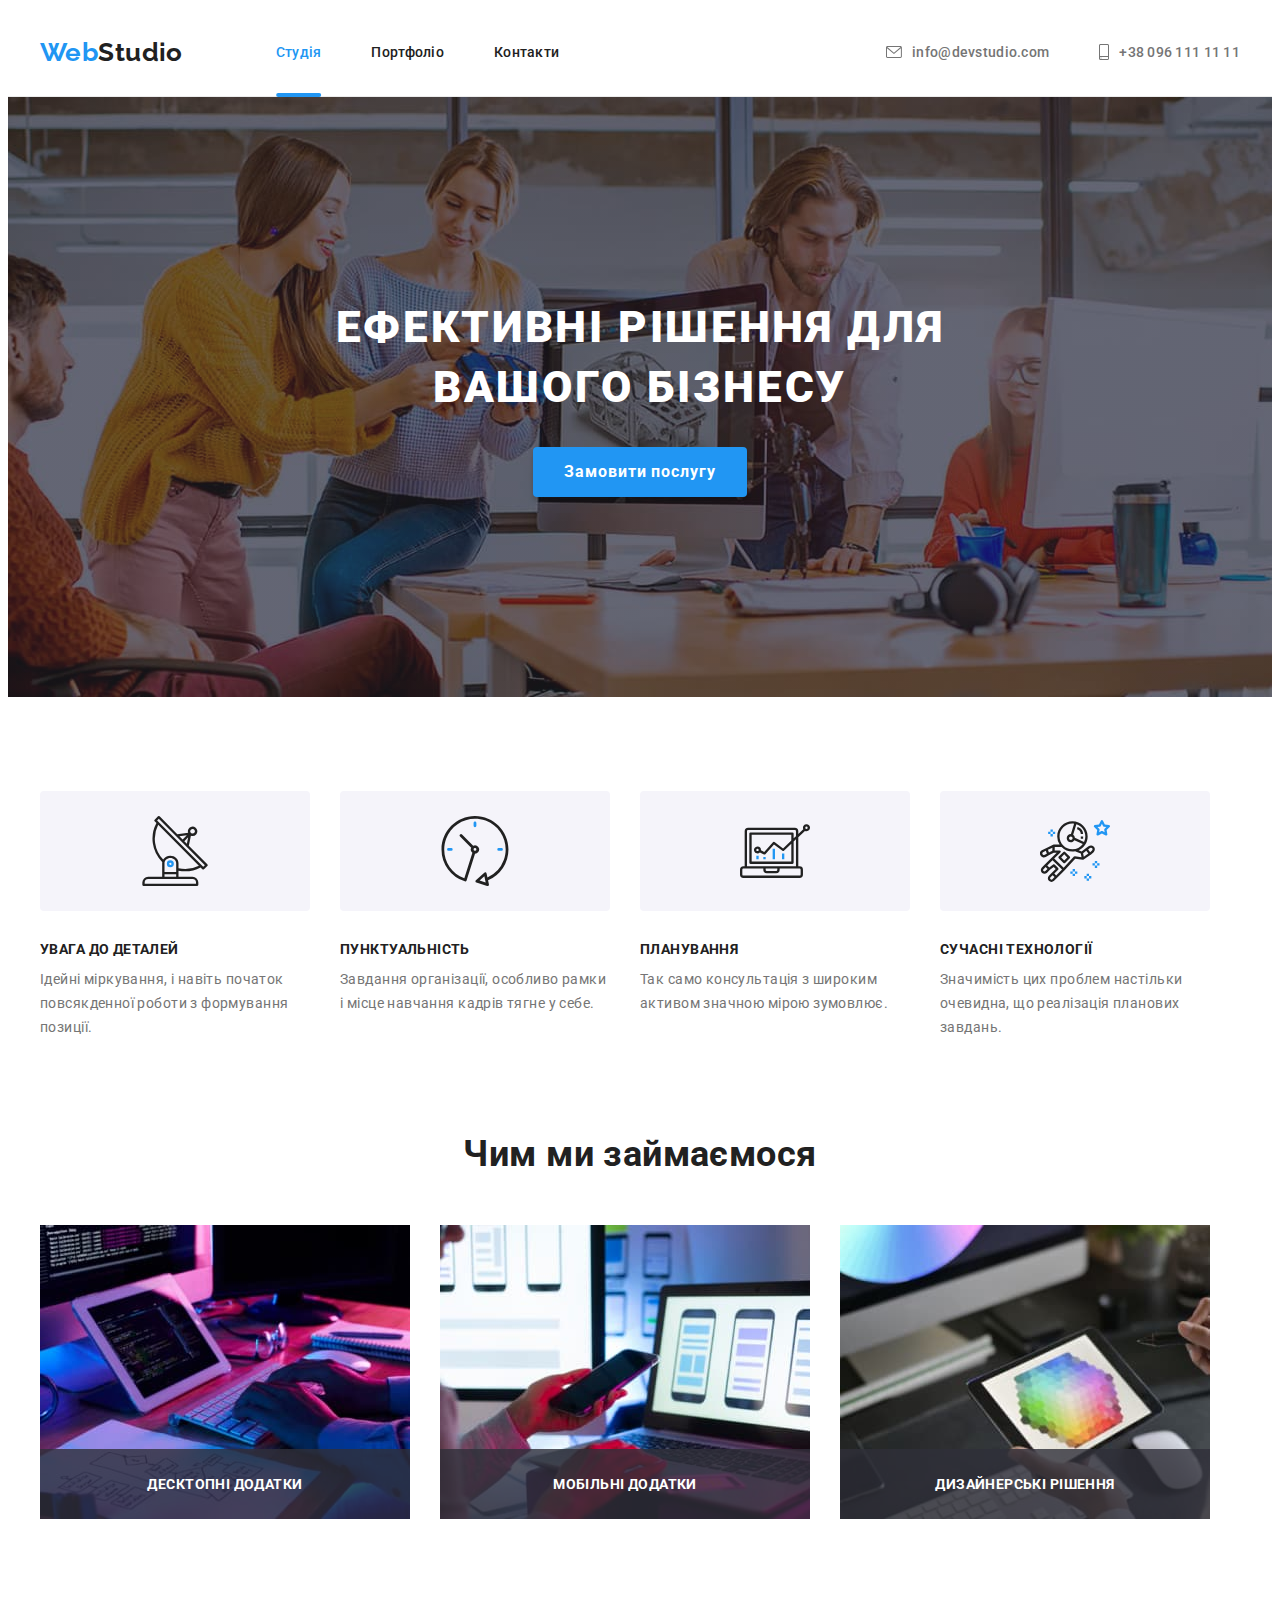
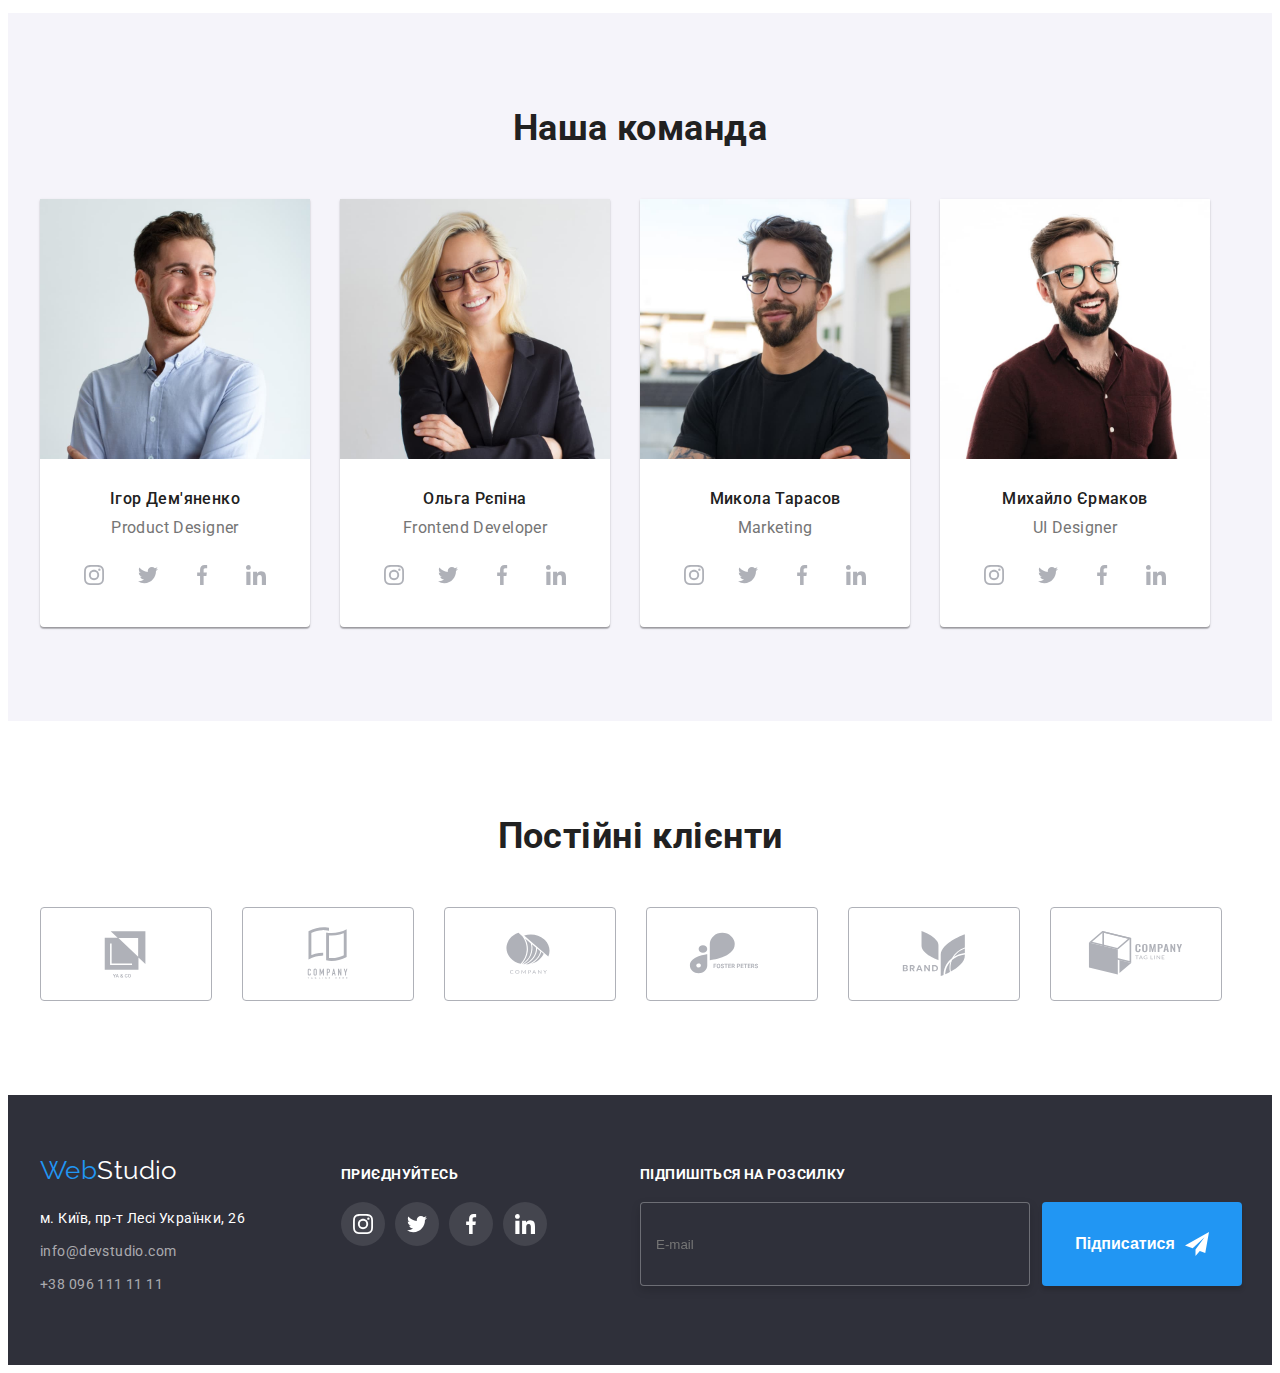
==== commit b67cb4db: "06hw" ====
--- a/index.html
+++ b/index.html
@@ -20,6 +20,7 @@
       referrerpolicy="no-referrer"
     />
     <!----Castom styles---->
+    <link rel="stylesheet" href="./css/main.min.css" />
     <link rel="stylesheet" href="./css/style.css" />
   </head>
   <body>
@@ -27,7 +28,7 @@
       <div class="header__container container">
         <nav class="nav">
           <a href="./index.html" class="header__logo link"
-            >Web<span class="logo__text">Studio</span></a
+            >Web<span class="logo__text--dark">Studio</span></a
           >
           <ul class="nav__list list">
             <li class="nav__item">
@@ -475,7 +476,7 @@
       <div class="footer__overlay container">
         <div class="footer__left">
           <a class="footer__logo link" href="./index.html"
-            >Web<span class="logo__footer">Studio</span></a
+            >Web<span class="logo__text--light">Studio</span></a
           >
           <address>
             <ul class="list">
@@ -498,75 +499,75 @@
           </address>
         </div>
         <div class="">
-          <p class="social__title">ПРИЄДНУЙТЕСЬ</p>
-          <ul class="social__list list">
-            <li class="social__item">
-              <a
-                class="social__link"
+          <p class="footre-social__title">ПРИЄДНУЙТЕСЬ</p>
+          <ul class="footre-social__list list">
+            <li class="footre-social__item">
+              <a
+                class="footre-social__link"
                 href=""
                 target="_blank"
                 rel="noopener noreferrer"
                 aria-label="іконка instagram"
               >
-                <svg class="social__icon" width="20" height="20">
+                <svg class="footre-social__icon" width="20" height="20">
                   <use href="./images/icons.svg#icon-instagram-2"></use>
                 </svg>
               </a>
             </li>
-            <li class="social__item">
-              <a
-                class="social__link"
+            <li class="footre-social__item">
+              <a
+                class="footre-social__link"
                 href=""
                 target="_blank"
                 rel="noopener noreferrer"
                 aria-label="іконка twitter"
               >
-                <svg class="social__icon" width="20" height="20">
+                <svg class="footre-social__icon" width="20" height="20">
                   <use href="./images/icons.svg#icon-twitter-1"></use>
                 </svg>
               </a>
             </li>
-            <li class="social__item">
-              <a
-                class="social__link"
+            <li class="footre-social__item">
+              <a
+                class="footre-social__link"
                 href=""
                 target="_blank"
                 rel="noopener noreferrer"
                 aria-label="іконка facebook"
               >
-                <svg class="social__icon" width="20" height="20">
+                <svg class="footre-social__icon" width="20" height="20">
                   <use href="./images/icons.svg#icon-facebook-1"></use>
                 </svg>
               </a>
             </li>
-            <li class="social__item">
-              <a
-                class="social__link"
+            <li class="footre-social__item">
+              <a
+                class="footre-social__link"
                 href=""
                 target="_blank"
                 rel="noopener noreferrer"
                 aria-label="іконка linkedin"
               >
-                <svg class="social__icon" width="20" height="20">
+                <svg class="footre-social__icon" width="20" height="20">
                   <use href="./images/icons.svg#icon-linkedin-1"></use>
                 </svg>
               </a>
             </li>
           </ul>
         </div>
-        <div class="email__overlay">
-          <p class="email__subtitle">Підпишіться на розсилку</p>
-          <form class="email__box">
+        <div class="footre-email__overlay">
+          <p class="footre-email__subtitle">Підпишіться на розсилку</p>
+          <form class="footre-email__box">
             <input
-              class="email__footer"
+              class="footre-email__footer"
               type="email"
               name="user_mail"
               id="user_email"
               placeholder="E-mail"
             />
-            <button class="email__btn" type="submit">
+            <button class="footre-email__btn" type="submit">
               Підписатися
-              <svg class="email__icon" width="24" height="24">
+              <svg class="footre-email__icon" width="24" height="24">
                 <use href="./images/icons.svg#icon-send-fly"></use>
               </svg>
             </button>
@@ -594,7 +595,7 @@
               </svg>
             </div>
 
-            <label class="modal-form-label" for="user_phone">Телефон</label>
+            <label class="modal__label" for="user_phone">Телефон</label>
             <div class="modal__wrapper">
               <input class="modal__imput" type="tel" name="user_phone" id="user_phone" />
               <svg class="form__icon" width="18" height="18">
@@ -602,7 +603,7 @@
               </svg>
             </div>
 
-            <label class="modal-form-label" for="user_email">Пошта</label>
+            <label class="modal__label" for="user_email">Пошта</label>
             <div class="modal__wrapper">
               <input class="modal__imput" type="email" name="user_email" id="user_email" />
               <svg class="form__icon" width="18" height="18">
--- a/css/main.min.css
+++ b/css/main.min.css
@@ -0,0 +1 @@
+:root{--link-focus-color: #2196f3;--text-paragraf-color: #757575;--text-fon-white-color: #ffffff;--text-title-color: #212121;--background-btn-color: #188ce8;--header-border-bottom: #ececec;--background: #f5f4fa;--link-background-color: #afb1b8;--footer-bac-color: #2f303a;--border-cart: #eeeeee;--indent: 30px;--items: 3}.section{padding-top:94px;padding-bottom:94px}body{font-family:"Roboto",sans-serif;font-size:14px;background-color:var(--text-fon-white-color);color:var(--text-title-color);letter-spacing:.03em}h1,h2,h3,h4,h5,h6,p,ul{margin:0}.list{list-style:none;margin:0;padding:0}.link{text-decoration:none;color:currentColor}img{display:block;max-width:100%;height:auto}.card-set{display:-webkit-box;display:-ms-flexbox;display:flex;-ms-flex-wrap:wrap;flex-wrap:wrap;gap:var(--indent)}.card-set-indent{-ms-flex-preferred-size:calc((100% - var(--indent)*(var(--items) - 1))/var(--items));flex-basis:calc((100% - var(--indent)*(var(--items) - 1))/var(--items))}.container{width:1200px;padding:0 15px;margin:0 auto}/*# sourceMappingURL=main.min.css.map */--- a/css/style.css
+++ b/css/style.css
@@ -1,33 +1,37 @@
-:root {
+/* :root {
   --link-focus-color: #2196f3;
   --text-paragraf-color: #757575;
   --text-fon-white-color: #ffffff;
   --text-title-color: #212121;
   --background-btn-color: #188ce8;
-
+  --header-border-bottom: #ececec;
+  --background: #f5f4fa;
+  --link-background-color: #afb1b8;
+  --footer-bac-color: #2f303a;
+  --border-cart: #eeeeee;
   --indent: 30px;
   --items: 3;
-}
-
-body {
+} */
+
+/* body {
   font-family: 'Roboto', sans-serif;
   font-size: 14px;
   background-color: var(--text-fon-white-color);
   color: var(--text-title-color);
   letter-spacing: 0.03em;
-}
+} */
 /* ------------------card set---------------- */
-.card-set {
+/* .card-set {
   display: flex;
   flex-wrap: wrap;
   gap: var(--indent);
 }
 .card-set-indent {
   flex-basis: calc((100% - var(--indent) * (var(--items) - 1)) / var(--items));
-}
+} */
 
 /* ------------------reset start---------------- */
-h1,
+/* h1,
 h2,
 h3,
 h4,
@@ -60,14 +64,14 @@
 .section {
   padding-top: 94px;
   padding-bottom: 94px;
-}
+} */
 
 /* ------------------reset end---------------- */
 
 /* ------------------HAEDER---------------- */
 
 .header {
-  border-bottom: 1px solid #ececec;
+  border-bottom: 1px solid var(--header-border-bottom);
 }
 
 .header__container {
@@ -90,7 +94,7 @@
   color: var(--link-focus-color);
 }
 
-.logo__text {
+.logo__text--dark {
   color: var(--text-title-color);
 }
 
@@ -269,7 +273,7 @@
   align-items: center;
   height: 120px;
   margin-bottom: 30px;
-  background: #f5f4fa;
+  background: var(--background);
   border-radius: 4px;
 }
 
@@ -317,7 +321,7 @@
 /* ------------------group---------------- */
 
 .group {
-  background: #f5f4fa;
+  background: var(--background);
 }
 
 .group__title {
@@ -377,7 +381,7 @@
   width: 44px;
   height: 44px;
   border-radius: 50%;
-  color: #afb1b8;
+  color: var(--link-background-color);
   background-color: var(--text-fon-white-color);
   outline: none;
   transition-property: color, background-color;
@@ -416,8 +420,8 @@
   height: 100%;
   width: 170px;
   height: 92px;
-  color: #afb1b8;
-  border: 1px solid #afb1b8;
+  color: var(--link-background-color);
+  border: 1px solid var(--link-background-color);
   border-radius: 4px;
   transition-property: color, border;
   transition-duration: 250ms, 250ms;
@@ -438,7 +442,7 @@
 .footer {
   padding-top: 60px;
   padding-bottom: 60px;
-  background-color: #2f303a;
+  background-color: var(--footer-bac-color);
 }
 
 .footer__overlay {
@@ -458,7 +462,7 @@
   line-height: calc(31 / 26);
   color: var(--link-focus-color);
 }
-.logo__footer {
+.logo__text--light {
   width: 145px;
   color: var(--text-fon-white-color);
 }
@@ -486,7 +490,7 @@
 .footre__link:focus {
   color: var(--link-focus-color);
 }
-.social__title {
+.footre-social__title {
   margin-bottom: 20px;
   display: flex;
   font-weight: 700;
@@ -497,19 +501,19 @@
   font-style: normal;
 }
 
-.social__list {
+.footre-social__list {
   display: flex;
   justify-content: center;
   align-items: center;
   gap: 10px;
 }
 
-.social__item {
+.footre-social__item {
   width: 44px;
   height: 44px;
 }
 
-.social__link {
+.footre-social__link {
   display: flex;
   justify-content: center;
   align-items: center;
@@ -524,21 +528,21 @@
   transition-timing-function: cubic-bezier(0.4, 0, 0.2, 1);
 }
 
-.social__icon {
+.footre-social__icon {
   fill: currentColor;
 }
 
-.social__link:hover,
-.social__link:focus {
+.footre-social__link:hover,
+.footre-social__link:focus {
   color: var(--text-fon-white-color);
   background-color: var(--link-focus-color);
 }
 
-.email__overlay {
+.footre-email__overlay {
   margin-left: 93px;
 }
 
-.email__subtitle {
+.footre-email__subtitle {
   display: flex;
   margin-bottom: 20px;
   font-weight: 700;
@@ -550,12 +554,12 @@
   color: var(--text-fon-white-color);
 }
 
-.email__box {
+.footre-email__box {
   display: flex;
   gap: 12px;
 }
 
-.email__footer {
+.footre-email__footer {
   display: flex;
   gap: 12px;
   width: 358px;
@@ -572,10 +576,10 @@
   transition-duration: 250ms;
   transition-timing-function: cubic-bezier(0.4, 0, 0.2, 1);
 }
-.email__footer:focus {
+.footre-email__footer:focus {
   border-color: var(--link-focus-color);
 }
-.email__footer:placeholder {
+.footre-email__footer:placeholder {
   display: flex;
   align-items: center;
   letter-spacing: 0.03em;
@@ -586,7 +590,7 @@
 
   color: rgba(255, 255, 255, 0.6);
 }
-.email__btn {
+.footre-email__btn {
   display: flex;
   align-items: center;
   justify-content: center;
@@ -605,7 +609,7 @@
   cursor: pointer;
   border: none;
 }
-.email__icon {
+.footre-email__icon {
   top: 13px;
   right: 28px;
   margin-left: 10px;
@@ -897,7 +901,7 @@
 
 .progecr__overlay {
   background: var(--text-fon-white-color);
-  border: 1px solid #eeeeee;
+  border: 1px solid var(--border-cart);
   border-top: none;
   padding: 20px 24px;
 }
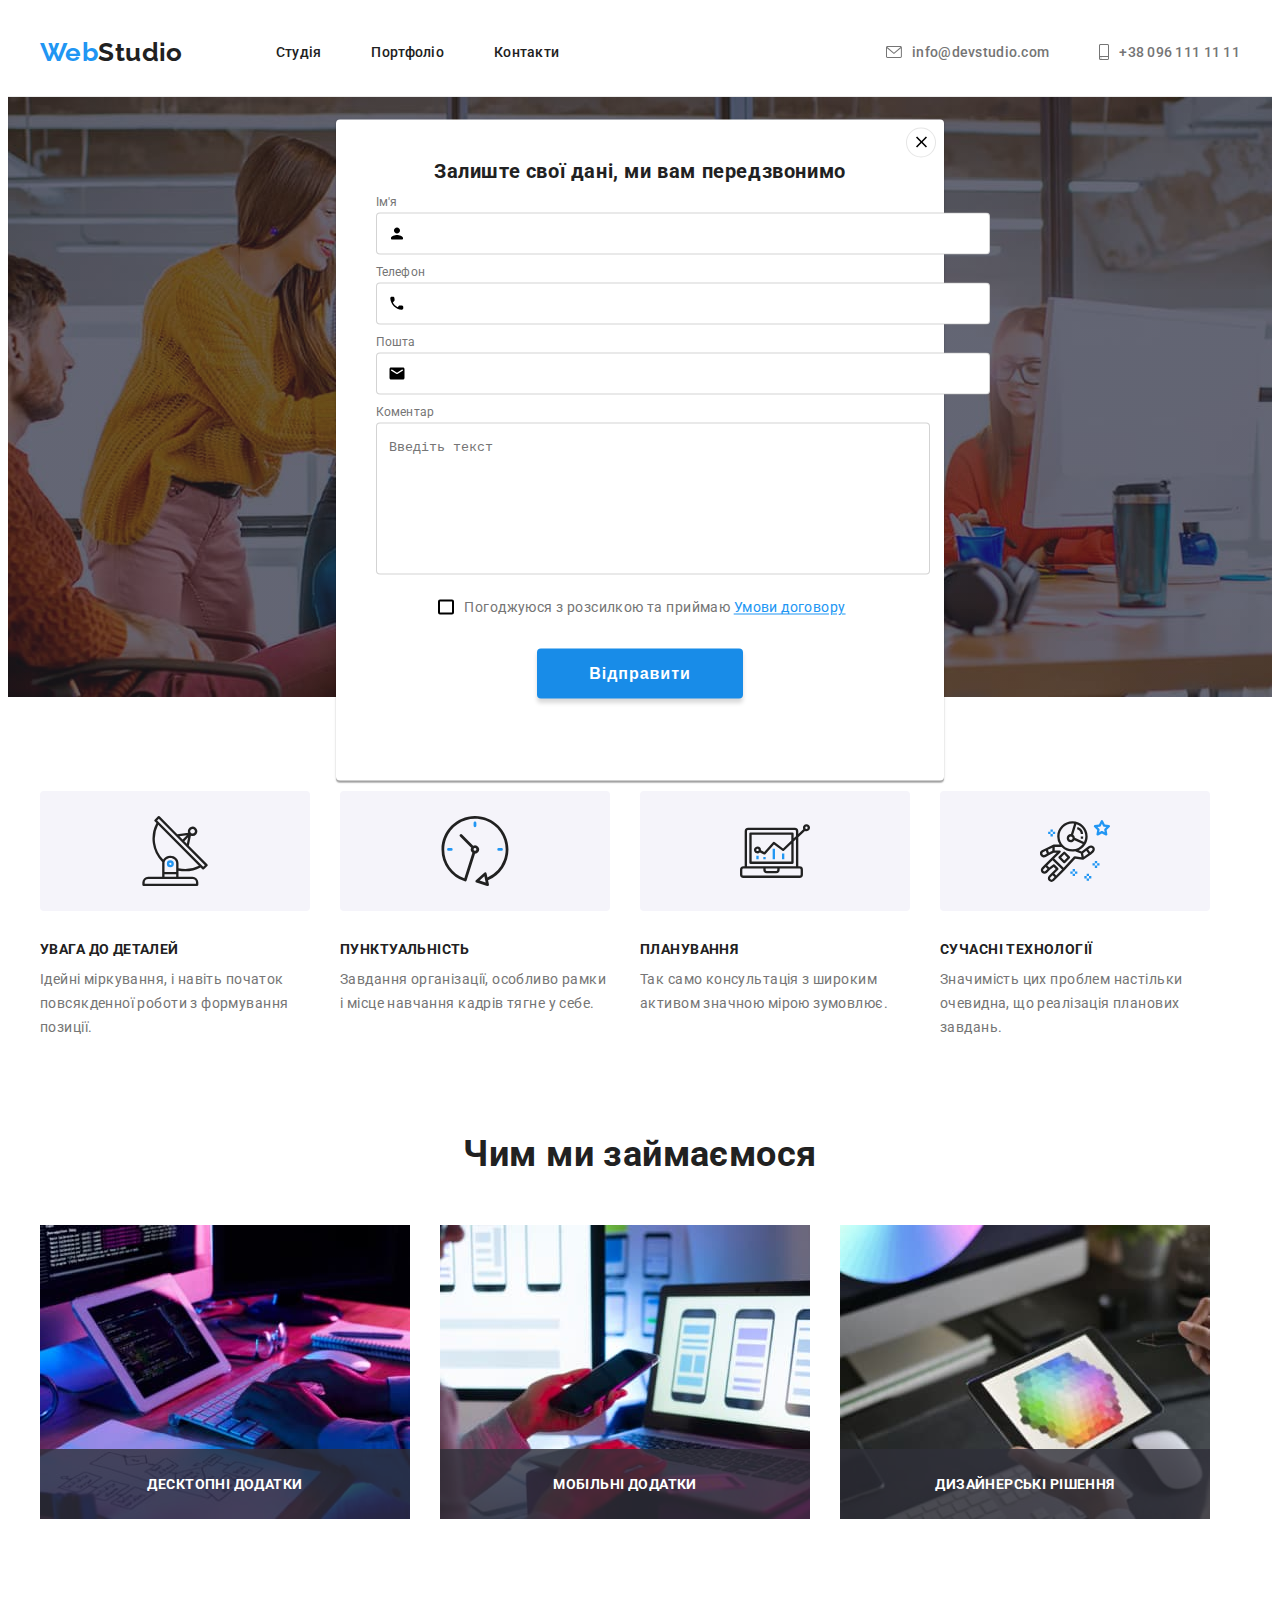
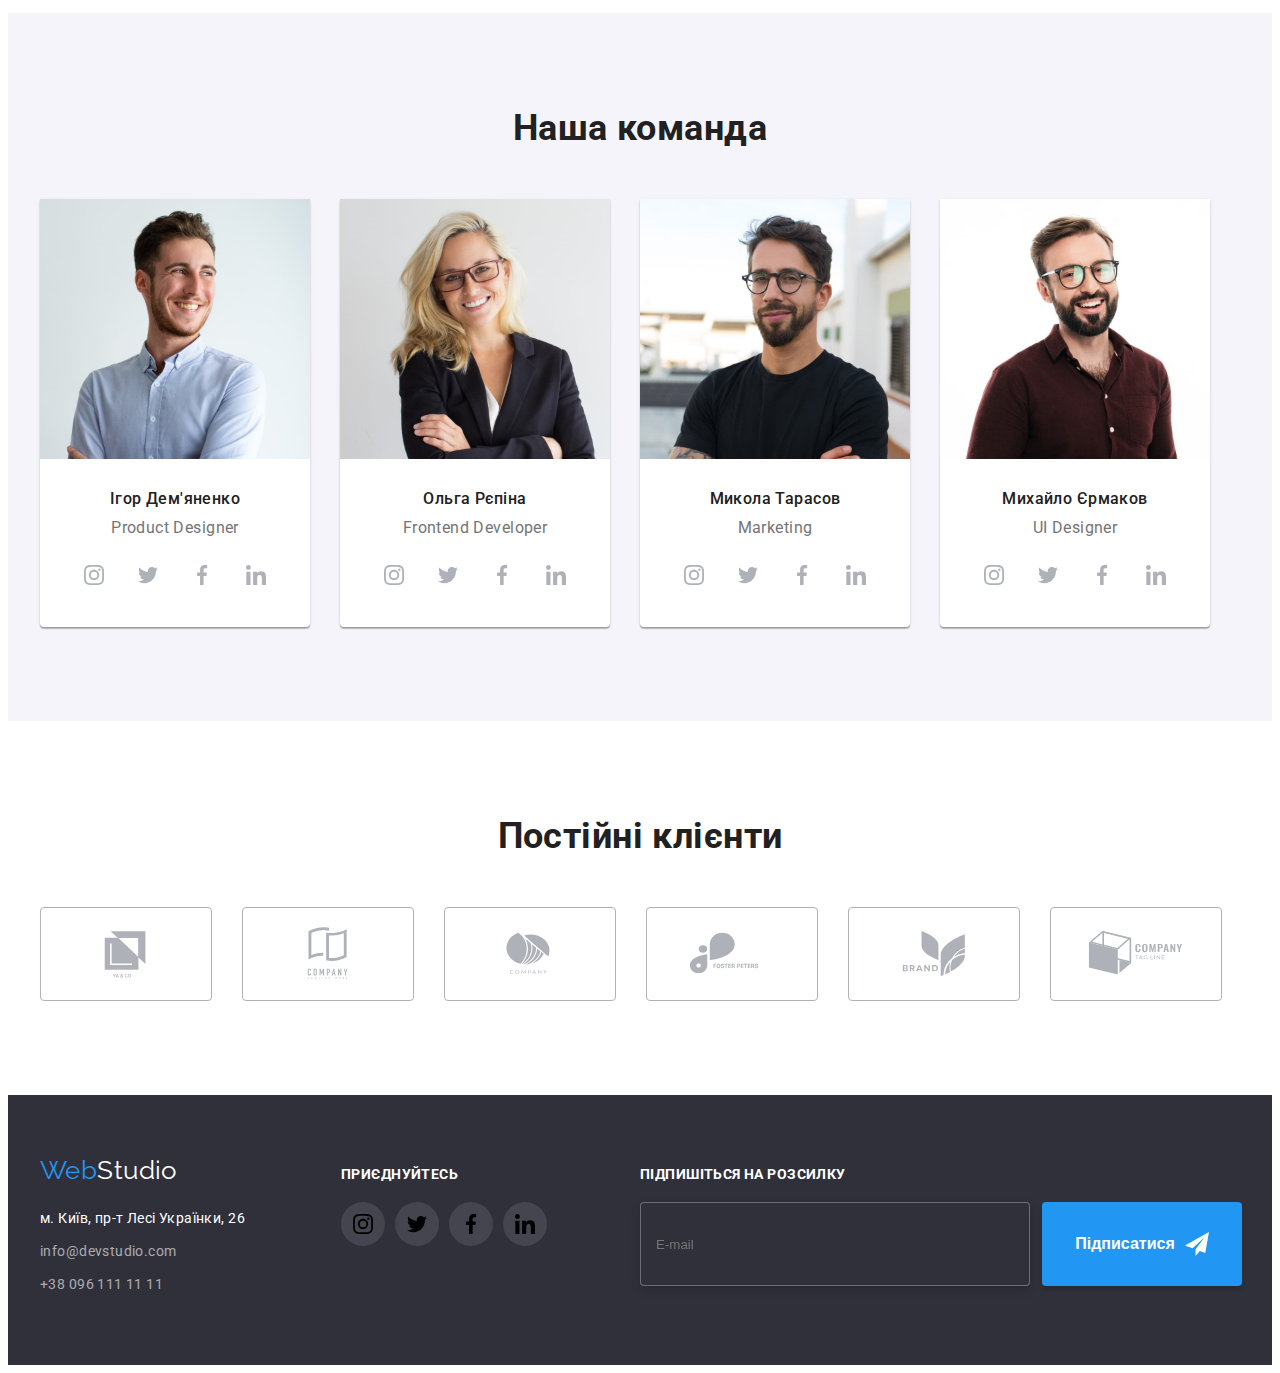
==== commit 5e1c4847: "07hw" ====
--- a/index.html
+++ b/index.html
@@ -27,7 +27,7 @@
     <header class="header">
       <div class="header__container container">
         <nav class="nav">
-          <a href="./index.html" class="header__logo link"
+          <a href="./index.html" class="logo link"
             >Web<span class="logo__text--dark">Studio</span></a
           >
           <ul class="nav__list list">
@@ -154,55 +154,55 @@
               <div class="group__overlay">
                 <h3 class="group__subtitle">Ігор Дем'яненко</h3>
                 <p class="group__text" lang="en">Product Designer</p>
-                <ul class="social list">
-                  <li class="social-item">
-                    <a
-                      class="social__link link"
+                <ul class="group-social list">
+                  <li class="social-item">
+                    <a
+                      class="group-social__link link"
                       href=""
                       target="_blank"
                       rel="noopener noreferrer"
                       aria-label="іконка instagram"
                     >
-                      <svg class="social__icon" width="20" height="20">
+                      <svg class="group-social__icon" width="20" height="20">
                         <use href="./images/icons.svg#icon-instagram-2"></use>
                       </svg>
                     </a>
                   </li>
                   <li class="social-item">
                     <a
-                      class="social__link link"
+                      class="group-social__link link"
                       href=""
                       target="_blank"
                       rel="noopener noreferrer"
                       aria-label="іконка twitter"
                     >
-                      <svg class="social__icon" width="20" height="20">
+                      <svg class="group-social__icon" width="20" height="20">
                         <use href="./images/icons.svg#icon-twitter-1"></use>
                       </svg>
                     </a>
                   </li>
                   <li class="social-item">
                     <a
-                      class="social__link link"
+                      class="group-social__link link"
                       href=""
                       target="_blank"
                       rel="noopener noreferrer"
                       aria-label="іконка facebook"
                     >
-                      <svg class="social__icon" width="20" height="20">
+                      <svg class="group-social__icon" width="20" height="20">
                         <use href="./images/icons.svg#icon-facebook-1"></use>
                       </svg>
                     </a>
                   </li>
                   <li class="social-item">
                     <a
-                      class="social__link link"
+                      class="group-social__link link"
                       href=""
                       target="_blank"
                       rel="noopener noreferrer"
                       aria-label="іконка linkedin"
                     >
-                      <svg class="social__icon" width="20" height="20">
+                      <svg class="group-social__icon" width="20" height="20">
                         <use href="./images/icons.svg#icon-linkedin-1"></use>
                       </svg>
                     </a>
@@ -215,55 +215,55 @@
               <div class="group__overlay">
                 <h3 class="group__subtitle">Ольга Рєпіна</h3>
                 <p class="group__text" lang="en">Frontend Developer</p>
-                <ul class="social list">
-                  <li class="social-item">
-                    <a
-                      class="social__link link"
+                <ul class="group-social list">
+                  <li class="social-item">
+                    <a
+                      class="group-social__link link"
                       href=""
                       target="_blank"
                       rel="noopener noreferrer"
                       aria-label="іконка instagram"
                     >
-                      <svg class="social__icon" width="20" height="20">
+                      <svg class="group-social__icon" width="20" height="20">
                         <use href="./images/icons.svg#icon-instagram-2"></use>
                       </svg>
                     </a>
                   </li>
                   <li class="social-item">
                     <a
-                      class="social__link link"
+                      class="group-social__link link"
                       href=""
                       target="_blank"
                       rel="noopener noreferrer"
                       aria-label="іконка twitter"
                     >
-                      <svg class="social__icon" width="20" height="20">
+                      <svg class="group-social__icon" width="20" height="20">
                         <use href="./images/icons.svg#icon-twitter-1"></use>
                       </svg>
                     </a>
                   </li>
                   <li class="social-item">
                     <a
-                      class="social__link link"
+                      class="group-social__link link"
                       href=""
                       target="_blank"
                       rel="noopener noreferrer"
                       aria-label="іконка facebook"
                     >
-                      <svg class="social__icon" width="20" height="20">
+                      <svg class="group-social__icon" width="20" height="20">
                         <use href="./images/icons.svg#icon-facebook-1"></use>
                       </svg>
                     </a>
                   </li>
                   <li class="social-item">
                     <a
-                      class="social__link link"
+                      class="group-social__link link"
                       href=""
                       target="_blank"
                       rel="noopener noreferrer"
                       aria-label="іконка linkedin"
                     >
-                      <svg class="social__icon" width="20" height="20">
+                      <svg class="group-social__icon" width="20" height="20">
                         <use href="./images/icons.svg#icon-linkedin-1"></use>
                       </svg>
                     </a>
@@ -276,55 +276,55 @@
               <div class="group__overlay">
                 <h3 class="group__subtitle">Микола Тарасов</h3>
                 <p class="group__text" lang="en">Marketing</p>
-                <ul class="social list">
-                  <li class="social-item">
-                    <a
-                      class="social__link link"
+                <ul class="group-social list">
+                  <li class="social-item">
+                    <a
+                      class="group-social__link link"
                       href=""
                       target="_blank"
                       rel="noopener noreferrer"
                       aria-label="іконка instagram"
                     >
-                      <svg class="social__icon" width="20" height="20">
+                      <svg class="group-social__icon" width="20" height="20">
                         <use href="./images/icons.svg#icon-instagram-2"></use>
                       </svg>
                     </a>
                   </li>
                   <li class="social-item">
                     <a
-                      class="social__link link"
+                      class="group-social__link link"
                       href=""
                       target="_blank"
                       rel="noopener noreferrer"
                       aria-label="іконка twitter"
                     >
-                      <svg class="social__icon" width="20" height="20">
+                      <svg class="group-social__icon" width="20" height="20">
                         <use href="./images/icons.svg#icon-twitter-1"></use>
                       </svg>
                     </a>
                   </li>
                   <li class="social-item">
                     <a
-                      class="social__link link"
+                      class="group-social__link link"
                       href=""
                       target="_blank"
                       rel="noopener noreferrer"
                       aria-label="іконка facebook"
                     >
-                      <svg class="social__icon" width="20" height="20">
+                      <svg class="group-social__icon" width="20" height="20">
                         <use href="./images/icons.svg#icon-facebook-1"></use>
                       </svg>
                     </a>
                   </li>
                   <li class="social-item">
                     <a
-                      class="social__link link"
+                      class="group-social__link link"
                       href=""
                       target="_blank"
                       rel="noopener noreferrer"
                       aria-label="іконка linkedin"
                     >
-                      <svg class="social__icon" width="20" height="20">
+                      <svg class="group-social__icon" width="20" height="20">
                         <use href="./images/icons.svg#icon-linkedin-1"></use>
                       </svg>
                     </a>
@@ -337,55 +337,55 @@
               <div class="group__overlay">
                 <h3 class="group__subtitle">Михайло Єрмаков</h3>
                 <p class="group__text" lang="en">UI Designer</p>
-                <ul class="social list">
-                  <li class="social-item">
-                    <a
-                      class="social__link link"
+                <ul class="group-social list">
+                  <li class="social-item">
+                    <a
+                      class="group-social__link link"
                       href=""
                       target="_blank"
                       rel="noopener noreferrer"
                       aria-label="іконка instagram"
                     >
-                      <svg class="social__icon" width="20" height="20">
+                      <svg class="group-social__icon" width="20" height="20">
                         <use href="./images/icons.svg#icon-instagram-2"></use>
                       </svg>
                     </a>
                   </li>
                   <li class="social-item">
                     <a
-                      class="social__link link"
+                      class="group-social__link link"
                       href=""
                       target="_blank"
                       rel="noopener noreferrer"
                       aria-label="іконка twitter"
                     >
-                      <svg class="social__icon" width="20" height="20">
+                      <svg class="group-social__icon" width="20" height="20">
                         <use href="./images/icons.svg#icon-twitter-1"></use>
                       </svg>
                     </a>
                   </li>
                   <li class="social-item">
                     <a
-                      class="social__link link"
+                      class="group-social__link link"
                       href=""
                       target="_blank"
                       rel="noopener noreferrer"
                       aria-label="іконка facebook"
                     >
-                      <svg class="social__icon" width="20" height="20">
+                      <svg class="group-social__icon" width="20" height="20">
                         <use href="./images/icons.svg#icon-facebook-1"></use>
                       </svg>
                     </a>
                   </li>
                   <li class="social-item">
                     <a
-                      class="social__link link"
+                      class="group-social__link link"
                       href=""
                       target="_blank"
                       rel="noopener noreferrer"
                       aria-label="іконка linkedin"
                     >
-                      <svg class="social__icon" width="20" height="20">
+                      <svg class="group-social__icon" width="20" height="20">
                         <use href="./images/icons.svg#icon-linkedin-1"></use>
                       </svg>
                     </a>
@@ -475,7 +475,7 @@
     <footer class="footer">
       <div class="footer__overlay container">
         <div class="footer__left">
-          <a class="footer__logo link" href="./index.html"
+          <a class="logo__footer link" href="./index.html"
             >Web<span class="logo__text--light">Studio</span></a
           >
           <address>
@@ -590,7 +590,7 @@
             <label class="modal__label" for="user_name">Ім'я</label>
             <div class="modal__wrapper">
               <input class="modal__imput" type="text" name="user_name" id="user_name" />
-              <svg class="form__icon" width="18" height="18">
+              <svg class="modal-form__icon" width="18" height="18">
                 <use href="./images/icons.svg#icon-person-black-18dp-1"></use>
               </svg>
             </div>
@@ -598,7 +598,7 @@
             <label class="modal__label" for="user_phone">Телефон</label>
             <div class="modal__wrapper">
               <input class="modal__imput" type="tel" name="user_phone" id="user_phone" />
-              <svg class="form__icon" width="18" height="18">
+              <svg class="modal-form__icon" width="18" height="18">
                 <use href="./images/icons.svg#icon-phone-black-18dp-1"></use>
               </svg>
             </div>
@@ -606,7 +606,7 @@
             <label class="modal__label" for="user_email">Пошта</label>
             <div class="modal__wrapper">
               <input class="modal__imput" type="email" name="user_email" id="user_email" />
-              <svg class="form__icon" width="18" height="18">
+              <svg class="modal-form__icon" width="18" height="18">
                 <use href="./images/icons.svg#icon-email-black-18dp-1"></use>
               </svg>
             </div>
--- a/css/main.min.css
+++ b/css/main.min.css
@@ -1 +1 @@
-:root{--link-focus-color: #2196f3;--text-paragraf-color: #757575;--text-fon-white-color: #ffffff;--text-title-color: #212121;--background-btn-color: #188ce8;--header-border-bottom: #ececec;--background: #f5f4fa;--link-background-color: #afb1b8;--footer-bac-color: #2f303a;--border-cart: #eeeeee;--indent: 30px;--items: 3}.section{padding-top:94px;padding-bottom:94px}body{font-family:"Roboto",sans-serif;font-size:14px;background-color:var(--text-fon-white-color);color:var(--text-title-color);letter-spacing:.03em}h1,h2,h3,h4,h5,h6,p,ul{margin:0}.list{list-style:none;margin:0;padding:0}.link{text-decoration:none;color:currentColor}img{display:block;max-width:100%;height:auto}.card-set{display:-webkit-box;display:-ms-flexbox;display:flex;-ms-flex-wrap:wrap;flex-wrap:wrap;gap:var(--indent)}.card-set-indent{-ms-flex-preferred-size:calc((100% - var(--indent)*(var(--items) - 1))/var(--items));flex-basis:calc((100% - var(--indent)*(var(--items) - 1))/var(--items))}.container{width:1200px;padding:0 15px;margin:0 auto}/*# sourceMappingURL=main.min.css.map */+:root{--link-focus-color: #2196f3;--text-paragraf-color: #757575;--text-fon-white-color: #ffffff;--text-title-color: #212121;--background-btn-color: #188ce8;--header-border-bottom: #ececec;--background: #f5f4fa;--link-background-color: #afb1b8;--footer-bac-color: #2f303a;--border-cart: #eeeeee;--indent: 30px;--items: 3}.section{padding-top:94px;padding-bottom:94px}body{font-family:"Roboto",sans-serif;font-size:14px;background-color:var(--text-fon-white-color);color:var(--text-title-color);letter-spacing:.03em}h1,h2,h3,h4,h5,h6,p,ul{margin:0}.list{list-style:none;margin:0;padding:0}.link{text-decoration:none;color:currentColor}img{display:block;max-width:100%;height:auto}.card-set{display:-webkit-box;display:-ms-flexbox;display:flex;-ms-flex-wrap:wrap;flex-wrap:wrap;gap:var(--indent)}.card-set-indent{-ms-flex-preferred-size:calc((100% - var(--indent)*(var(--items) - 1))/var(--items));flex-basis:calc((100% - var(--indent)*(var(--items) - 1))/var(--items))}.container{width:1200px;padding:0 15px;margin:0 auto}.partners{padding:94px 0}.partners__title{margin-bottom:50px;font-size:36px;line-height:1.1666666667;text-align:center;color:var(--text-title-color)}.partners__list{display:-webkit-box;display:-ms-flexbox;display:flex;gap:30px}.partners__link{display:-webkit-box;display:-ms-flexbox;display:flex;-webkit-box-pack:center;-ms-flex-pack:center;justify-content:center;-webkit-box-align:center;-ms-flex-align:center;align-items:center;width:100%;height:100%;width:170px;height:92px;color:var(--link-background-color);border:1px solid var(--link-background-color);border-radius:4px;-webkit-transition-property:color,border;transition-property:color,border;-webkit-transition-duration:250ms,250ms;transition-duration:250ms,250ms;-webkit-transition-timing-function:cubic-bezier(0.4, 0, 0.2, 1);transition-timing-function:cubic-bezier(0.4, 0, 0.2, 1)}.partners__link:hover,.partners__link:focus{border:1px solid var(--link-focus-color);color:var(--link-focus-color)}.partners__icon{fill:currentColor}.forward{padding-bottom:0px}.forward__list{display:-webkit-box;display:-ms-flexbox;display:flex;gap:30px}.forward__title{margin-bottom:10px;width:270px;line-height:1.1428571429;text-transform:uppercase;font-size:14px;color:var(--text-title-color)}.forward__text{width:270px;line-height:1.7142857143;color:var(--text-paragraf-color)}.forward__svg{display:-webkit-box;display:-ms-flexbox;display:flex;-webkit-box-pack:center;-ms-flex-pack:center;justify-content:center;-webkit-box-align:center;-ms-flex-align:center;align-items:center;height:120px;margin-bottom:30px;background:var(--background);border-radius:4px}.header{border-bottom:1px solid var(--header-border-bottom)}.header__container{-webkit-box-align:center;-ms-flex-align:center;align-items:center;display:-webkit-box;display:-ms-flexbox;display:flex;-webkit-box-pack:justify;-ms-flex-pack:justify;justify-content:space-between}.header__list{display:-webkit-box;display:-ms-flexbox;display:flex;gap:50px}.header__contact{display:-webkit-box;display:-ms-flexbox;display:flex;-webkit-box-align:center;-ms-flex-align:center;align-items:center;font-weight:500;line-height:1.7142857143;letter-spacing:.02em;text-decoration:none;color:var(--text-paragraf-color);padding-top:32px;padding-bottom:32px;-webkit-transition-property:color;transition-property:color;-webkit-transition-duration:250ms;transition-duration:250ms;-webkit-transition-timing-function:cubic-bezier(0.4, 0, 0.2, 1);transition-timing-function:cubic-bezier(0.4, 0, 0.2, 1)}.header__contact:hover,.header__contact:focus{color:var(--link-focus-color)}.header__contact::after{color:var(--link-focus-color);position:absolute;-webkit-transform:translateX(-50%);transform:translateX(-50%);left:50%;display:block;width:100%;height:4px;border-radius:2px;bottom:-4px;background:var(--link-focus-color);opacity:1}.header__icon{margin-right:10px;fill:currentColor}.nav{display:-webkit-box;display:-ms-flexbox;display:flex;-webkit-box-align:center;-ms-flex-align:center;align-items:center}.nav__list{display:-webkit-box;display:-ms-flexbox;display:flex;gap:50px}.nav__item{font-weight:500;line-height:1.33;letter-spacing:.02em;color:var(--text-title-color)}.nav__link{position:relative;display:block;padding-top:32px;padding-bottom:32px;font-weight:500;line-height:1.33;letter-spacing:.02em;color:var(--text-title-color);-webkit-transition-property:color;transition-property:color;-webkit-transition-duration:250ms;transition-duration:250ms;-webkit-transition-timing-function:cubic-bezier(0.4, 0, 0.2, 1);transition-timing-function:cubic-bezier(0.4, 0, 0.2, 1)}.nav__link:hover,.nav__link:focus{color:var(--link-focus-color)}.nav__link:hover:after,.nav__link:focus:after{-webkit-transform:translateX(-50%) scaleX(1);transform:translateX(-50%) scaleX(1);opacity:1}.nav__link::after{content:"";position:absolute;-webkit-transform:translateX(-50%) scaleX(0.3);transform:translateX(-50%) scaleX(0.3);left:50%;display:block;width:100%;height:4px;border-radius:2px;bottom:-4px;background:var(--link-focus-color);opacity:0;-webkit-transition-property:color;transition-property:color;-webkit-transition-duration:250ms;transition-duration:250ms;-webkit-transition-timing-function:cubic-bezier(0.4, 0, 0.2, 1);transition-timing-function:cubic-bezier(0.4, 0, 0.2, 1)}.nav__link::after{color:var(--link-focus-color)}.logo{margin-right:93px;font-family:"Raleway";font-weight:700;font-size:26px;line-height:1.3333333333;color:var(--link-focus-color)}.logo__text--dark{color:var(--text-title-color)}.hero{padding-top:200px;padding-bottom:200px;background-image:-webkit-gradient(linear, left top, right top, from(rgba(47, 48, 58, 0.4)), to(rgba(47, 48, 58, 0.4))),url(../images/Img\ 10.jpg);background-image:linear-gradient(to right, rgba(47, 48, 58, 0.4), rgba(47, 48, 58, 0.4)),url(../images/Img\ 10.jpg);background-position:center;background-repeat:no-repeat;background-color:rgba(47,48,58,.4);max-width:1600px;margin:0 auto}.hero__h{margin:0 auto;text-align:center;width:696px;margin-bottom:30px;font-weight:900;font-size:44px;line-height:1.3636363636;text-align:center;letter-spacing:.06em;text-transform:uppercase;color:var(--text-fon-white-color)}.hero__btn{display:block;margin:0 auto;-webkit-box-align:center;-ms-flex-align:center;align-items:center;padding:5px 31px;font-family:inherit;font-weight:700;font-size:16px;line-height:2.5;letter-spacing:.06em;color:var(--text-fon-white-color);cursor:pointer;background-color:var(--link-focus-color);-webkit-box-shadow:0px 4px 4px rgba(0,0,0,.15);box-shadow:0px 4px 4px rgba(0,0,0,.15);border-radius:4px;border:none;cursor:pointer}.production__title{margin-bottom:50px;font-size:36px;line-height:1.1666666667;text-align:center;color:var(--text-title-color)}.production__list{gap:30px;display:-webkit-box;display:-ms-flexbox;display:flex}.production__gallery{position:relative}.production__overlay{position:absolute;width:100%;height:70px;bottom:0;background:rgba(47,48,58,.8)}.production__subtitle{padding-top:27px;padding-bottom:27px;font-weight:700;font-size:14px;line-height:1.1428571429;text-align:center;text-transform:uppercase;color:var(--text-fon-white-color)}.group{background:var(--background)}.group__title{margin-bottom:50px;font-size:36px;line-height:1.1666666667;text-align:center;color:var(--text-title-color)}.group__list{display:-webkit-box;display:-ms-flexbox;display:flex;gap:30px}.group__item{background:var(--text-fon-white-color);-webkit-box-shadow:0px 1px 3px rgba(0,0,0,.12),0px 1px 1px rgba(0,0,0,.14),0px 2px 1px rgba(0,0,0,.2);box-shadow:0px 1px 3px rgba(0,0,0,.12),0px 1px 1px rgba(0,0,0,.14),0px 2px 1px rgba(0,0,0,.2);border-radius:0px 0px 4px 4px}.group__overlay{padding-top:30px;padding-bottom:30px}.group__subtitle{margin-bottom:10px;-webkit-box-pack:center;-ms-flex-pack:center;justify-content:center;font-weight:500;font-size:16px;line-height:1.1875;text-align:center;color:var(--text-title-color)}.group__text{-webkit-box-pack:center;-ms-flex-pack:center;justify-content:center;font-size:16px;line-height:1.1875;text-align:center;color:var(--text-paragraf-color)}.group-social{display:-webkit-box;display:-ms-flexbox;display:flex;-webkit-box-pack:center;-ms-flex-pack:center;justify-content:center;-webkit-box-align:center;-ms-flex-align:center;align-items:center;gap:10px;margin-top:16px}.group-social__link{display:-webkit-box;display:-ms-flexbox;display:flex;-webkit-box-align:center;-ms-flex-align:center;align-items:center;-webkit-box-pack:center;-ms-flex-pack:center;justify-content:center;width:44px;height:44px;border-radius:50%;color:var(--link-background-color);background-color:var(--text-fon-white-color);outline:none;-webkit-transition-property:color,background-color;transition-property:color,background-color;-webkit-transition-duration:250ms;transition-duration:250ms;-webkit-transition-timing-function:cubic-bezier(0.4, 0, 0.2, 1);transition-timing-function:cubic-bezier(0.4, 0, 0.2, 1)}.group-social__link:hover,.group-social__link:focus{color:var(--text-fon-white-color);background-color:var(--link-focus-color)}.group-social__icon{fill:currentColor}.footer{padding-top:60px;padding-bottom:60px;background-color:var(--footer-bac-color)}.footer__overlay{display:-webkit-box;display:-ms-flexbox;display:flex;-webkit-box-align:baseline;-ms-flex-align:baseline;align-items:baseline}.footer__left{margin-right:70px;min-width:231px}.footre__items{margin-bottom:9px}.footre__gps{display:block;font-style:normal;line-height:24px;color:var(--text-fon-white-color)}.footre__link{display:block;font-style:normal;line-height:1.7142857143;text-decoration:none;color:rgba(255,255,255,.6);-webkit-transition-property:color;transition-property:color;-webkit-transition-duration:250ms;transition-duration:250ms;-webkit-transition-timing-function:cubic-bezier(0.4, 0, 0.2, 1);transition-timing-function:cubic-bezier(0.4, 0, 0.2, 1)}.footre__link:hover,.footre__link:focus{color:var(--link-focus-color)}.footre-social__title{margin-bottom:20px;display:-webkit-box;display:-ms-flexbox;display:flex;font-weight:700;font-size:14px;line-height:1.1428571429;text-transform:uppercase;color:var(--text-fon-white-color);font-style:normal}.footre-social__list{display:-webkit-box;display:-ms-flexbox;display:flex;-webkit-box-pack:center;-ms-flex-pack:center;justify-content:center;-webkit-box-align:center;-ms-flex-align:center;align-items:center;gap:10px}.footre-social__item{width:44px;height:44px}.footre-social__link{display:-webkit-box;display:-ms-flexbox;display:flex;-webkit-box-pack:center;-ms-flex-pack:center;justify-content:center;-webkit-box-align:center;-ms-flex-align:center;align-items:center;width:100%;height:100%;border-radius:50%;outline:none;color:var(--text-fon-white-color);background:rgba(255,255,255,.1);-webkit-transition-property:background-color;transition-property:background-color;-webkit-transition-duration:250ms;transition-duration:250ms;-webkit-transition-timing-function:cubic-bezier(0.4, 0, 0.2, 1);transition-timing-function:cubic-bezier(0.4, 0, 0.2, 1)}.footre-social__link:hover,.footre-social__link:focus{color:var(--text-fon-white-color);background-color:var(--link-focus-color)}.footre-email__overlay{margin-left:93px}.footre-email__subtitle{display:-webkit-box;display:-ms-flexbox;display:flex;margin-bottom:20px;font-weight:700;font-size:14px;line-height:1.1428571429;letter-spacing:.03em;text-transform:uppercase;color:var(--text-fon-white-color)}.footre-email__box{display:-webkit-box;display:-ms-flexbox;display:flex;gap:12px}.footre-email__footer{display:-webkit-box;display:-ms-flexbox;display:flex;gap:12px;width:358px;height:50px;padding:16px 15px;color:var(--text-fon-white-color);border:1px solid rgba(255,255,255,.3);-webkit-filter:drop-shadow(0px 4px 4px rgba(0, 0, 0, 0.15));filter:drop-shadow(0px 4px 4px rgba(0, 0, 0, 0.15));border-radius:4px;background:#2f303a;outline:1px solid rgba(0,0,0,0);outline-offset:-1px;-webkit-transition-property:border-color;transition-property:border-color;-webkit-transition-duration:250ms;transition-duration:250ms;-webkit-transition-timing-function:cubic-bezier(0.4, 0, 0.2, 1);transition-timing-function:cubic-bezier(0.4, 0, 0.2, 1)}.footre-email__footer:focus{border-color:var(--link-focus-color)}.footre-email__footer:placeholder{display:-webkit-box;display:-ms-flexbox;display:flex;-webkit-box-align:center;-ms-flex-align:center;align-items:center;letter-spacing:.03em;margin-right:16px;font-weight:400;font-size:16px;line-height:1.25;color:rgba(255,255,255,.6)}.footre-email__btn{display:-webkit-box;display:-ms-flexbox;display:flex;-webkit-box-align:center;-ms-flex-align:center;align-items:center;-webkit-box-pack:center;-ms-flex-pack:center;justify-content:center;padding:10px 28px;min-width:200px;min-height:50px;font-weight:700;font-size:16px;line-height:1.875;color:var(--text-fon-white-color);background:var(--link-focus-color);-webkit-box-shadow:0px 4px 4px rgba(0,0,0,.15);box-shadow:0px 4px 4px rgba(0,0,0,.15);border-radius:4px;cursor:pointer;border:none}.footre-email__icon{top:13px;right:28px;margin-left:10px}.logo__footer{display:block;margin-bottom:20px;font-family:"Raleway";font-size:26px;line-height:1.1923076923;color:var(--link-focus-color)}.logo__text--light{width:145px;color:var(--text-fon-white-color)}/*# sourceMappingURL=main.min.css.map */--- a/css/style.css
+++ b/css/style.css
@@ -69,7 +69,7 @@
 /* ------------------reset end---------------- */
 
 /* ------------------HAEDER---------------- */
-
+/* 
 .header {
   border-bottom: 1px solid var(--header-border-bottom);
 }
@@ -78,79 +78,6 @@
   align-items: center;
   display: flex;
   justify-content: space-between;
-}
-
-.nav {
-  display: flex;
-  align-items: center;
-}
-
-.header__logo {
-  margin-right: 93px;
-  font-family: 'Raleway';
-  font-weight: 700;
-  font-size: 26px;
-  line-height: calc(16 / 12);
-  color: var(--link-focus-color);
-}
-
-.logo__text--dark {
-  color: var(--text-title-color);
-}
-
-.nav__list {
-  display: flex;
-  gap: 50px;
-}
-
-.nav__item {
-  font-weight: 500;
-  line-height: 1.33;
-  letter-spacing: 0.02em;
-  color: var(--text-title-color);
-}
-.nav__link {
-  position: relative;
-  display: block;
-  padding-top: 32px;
-  padding-bottom: 32px;
-  font-weight: 500;
-  line-height: 1.33;
-  letter-spacing: 0.02em;
-  color: var(--text-title-color);
-  transition-property: color;
-  transition-duration: 250ms;
-  transition-timing-function: cubic-bezier(0.4, 0, 0.2, 1);
-}
-.alert {
-  color: var(--link-focus-color);
-}
-.nav__link::after {
-  content: '';
-  position: absolute;
-  transform: translateX(-50%) scaleX(0.3);
-  left: 50%;
-
-  display: block;
-  width: 100%;
-  height: 4px;
-  border-radius: 2px;
-  bottom: -4px;
-
-  background: var(--link-focus-color);
-  opacity: 0;
-  transition-property: color;
-  transition-duration: 250ms;
-  transition-timing-function: cubic-bezier(0.4, 0, 0.2, 1);
-}
-.nav__link:hover,
-.nav__link:focus {
-  color: var(--link-focus-color);
-}
-.nav__link:hover:after,
-.nav__link:focus:after {
-  transform: translateX(-50%) scaleX(1);
-  opacity: 1;
 }
 
 .header__list {
@@ -196,11 +123,81 @@
 .header__icon {
   margin-right: 10px;
   fill: currentColor;
-}
+} */
+/* .nav {
+  display: flex;
+  align-items: center;
+}
+.nav__list {
+  display: flex;
+  gap: 50px;
+}
+
+.nav__item {
+  font-weight: 500;
+  line-height: 1.33;
+  letter-spacing: 0.02em;
+  color: var(--text-title-color);
+}
+.nav__link {
+  position: relative;
+  display: block;
+  padding-top: 32px;
+  padding-bottom: 32px;
+  font-weight: 500;
+  line-height: 1.33;
+  letter-spacing: 0.02em;
+  color: var(--text-title-color);
+  transition-property: color;
+  transition-duration: 250ms;
+  transition-timing-function: cubic-bezier(0.4, 0, 0.2, 1);
+}
+.alert {
+  color: var(--link-focus-color);
+}
+.nav__link::after {
+  content: '';
+  position: absolute;
+  transform: translateX(-50%) scaleX(0.3);
+  left: 50%;
+
+  display: block;
+  width: 100%;
+  height: 4px;
+  border-radius: 2px;
+  bottom: -4px;
+
+  background: var(--link-focus-color);
+  opacity: 0;
+  transition-property: color;
+  transition-duration: 250ms;
+  transition-timing-function: cubic-bezier(0.4, 0, 0.2, 1);
+}
+.nav__link:hover,
+.nav__link:focus {
+  color: var(--link-focus-color);
+}
+.nav__link:hover:after,
+.nav__link:focus:after {
+  transform: translateX(-50%) scaleX(1);
+  opacity: 1;
+} */
+/* .logo {
+  margin-right: 93px;
+  font-family: 'Raleway';
+  font-weight: 700;
+  font-size: 26px;
+  line-height: calc(16 / 12);
+  color: var(--link-focus-color);
+}
+
+.logo__text--dark {
+  color: var(--text-title-color);
+} */
 /* ------------------HAEDER---------------- */
 
 /* ------------------hero---------------- */
-.hero {
+/* .hero {
   padding-top: 200px;
   padding-bottom: 200px;
   background-image: linear-gradient(to right, rgba(47, 48, 58, 0.4), rgba(47, 48, 58, 0.4)),
@@ -241,13 +238,13 @@
   border-radius: 4px;
   border: none;
   cursor: pointer;
-}
+} */
 
 /* ------------------hero---------------- */
 
 /* ------------------forward---------------- */
 
-.forward {
+/* .forward {
   padding-bottom: 0px;
 }
 .forward__list {
@@ -275,13 +272,13 @@
   margin-bottom: 30px;
   background: var(--background);
   border-radius: 4px;
-}
+} */
 
 /* ------------------forward---------------- */
 
 /* -----------------production---------------- */
 
-.production__title {
+/* .production__title {
   margin-bottom: 50px;
   font-size: 36px;
   line-height: calc(42 / 36);
@@ -315,12 +312,12 @@
   text-align: center;
   text-transform: uppercase;
   color: var(--text-fon-white-color);
-}
+} */
 /* ------------------production---------------- */
 
 /* ------------------group---------------- */
 
-.group {
+/* .group {
   background: var(--background);
 }
 
@@ -367,14 +364,14 @@
   color: var(--text-paragraf-color);
 }
 
-.social {
+.group-social {
   display: flex;
   justify-content: center;
   align-items: center;
   gap: 10px;
   margin-top: 16px;
 }
-.social__link {
+.group-social__link {
   display: flex;
   align-items: center;
   justify-content: center;
@@ -388,17 +385,19 @@
   transition-duration: 250ms;
   transition-timing-function: cubic-bezier(0.4, 0, 0.2, 1);
 }
-.social__icon {
+
+.group-social__link:hover,
+.group-social__link:focus {
+  color: var(--text-fon-white-color);
+  background-color: var(--link-focus-color);
+}
+
+.group-social__icon {
   fill: currentColor;
-}
-.social__link:hover,
-.social__link:focus {
-  color: var(--text-fon-white-color);
-  background-color: var(--link-focus-color);
-}
+} */
 /* ------------------group---------------- */
 /* -----------------partners ---------------- */
-.partners {
+/* .partners {
   padding: 94px 0;
 }
 .partners__title {
@@ -427,19 +426,20 @@
   transition-duration: 250ms, 250ms;
   transition-timing-function: cubic-bezier(0.4, 0, 0.2, 1);
 }
-.partners__icon {
-  fill: currentColor;
-}
 
 .partners__link:hover,
 .partners__link:focus {
   border: 1px solid var(--link-focus-color);
   color: var(--link-focus-color);
 }
+
+.partners__icon {
+  fill: currentColor;
+} */
 /* -----------------partners---------------- */
 
 /* ------------------footer---------------- */
-.footer {
+/* .footer {
   padding-top: 60px;
   padding-bottom: 60px;
   background-color: var(--footer-bac-color);
@@ -454,18 +454,6 @@
   min-width: 231px;
 }
 
-.footer__logo {
-  display: block;
-  margin-bottom: 20px;
-  font-family: 'Raleway';
-  font-size: 26px;
-  line-height: calc(31 / 26);
-  color: var(--link-focus-color);
-}
-.logo__text--light {
-  width: 145px;
-  color: var(--text-fon-white-color);
-}
 .footre__items {
   margin-bottom: 9px;
 }
@@ -613,12 +601,24 @@
   top: 13px;
   right: 28px;
   margin-left: 10px;
-}
-
+} */
+
+/* .logo__footer {
+  display: block;
+  margin-bottom: 20px;
+  font-family: 'Raleway';
+  font-size: 26px;
+  line-height: calc(31 / 26);
+  color: var(--link-focus-color);
+}
+.logo__text--light {
+  width: 145px;
+  color: var(--text-fon-white-color);
+} */
 /* ------------------footer---------------- */
 
 /* ------------------Modal-windov---------------- */
-.backdrop {
+/* .backdrop {
   position: fixed;
   width: 100%;
   height: 100%;
@@ -635,6 +635,12 @@
   visibility: hidden;
   pointer-events: none;
 }
+
+.backdrop.is-hidden .modal {
+  opacity: 0;
+  transform: translateX(-50%) translateY(-70%);
+} */
+
 .modal__overlay {
   position: absolute;
   top: 50%;
@@ -649,10 +655,7 @@
     0px 2px 1px rgba(0, 0, 0, 0.2);
   border-radius: 4px;
 }
-.backdrop.is-hidden .modal {
-  opacity: 0;
-  transform: translateX(-50%) translateY(-70%);
-}
+
 .modal__close {
   position: absolute;
   top: 8px;
@@ -730,7 +733,7 @@
   fill: var(--link-focus-color);
 }
 
-.form__icon {
+.modal-form__icon {
   position: absolute;
   top: 50%;
   left: 12px;
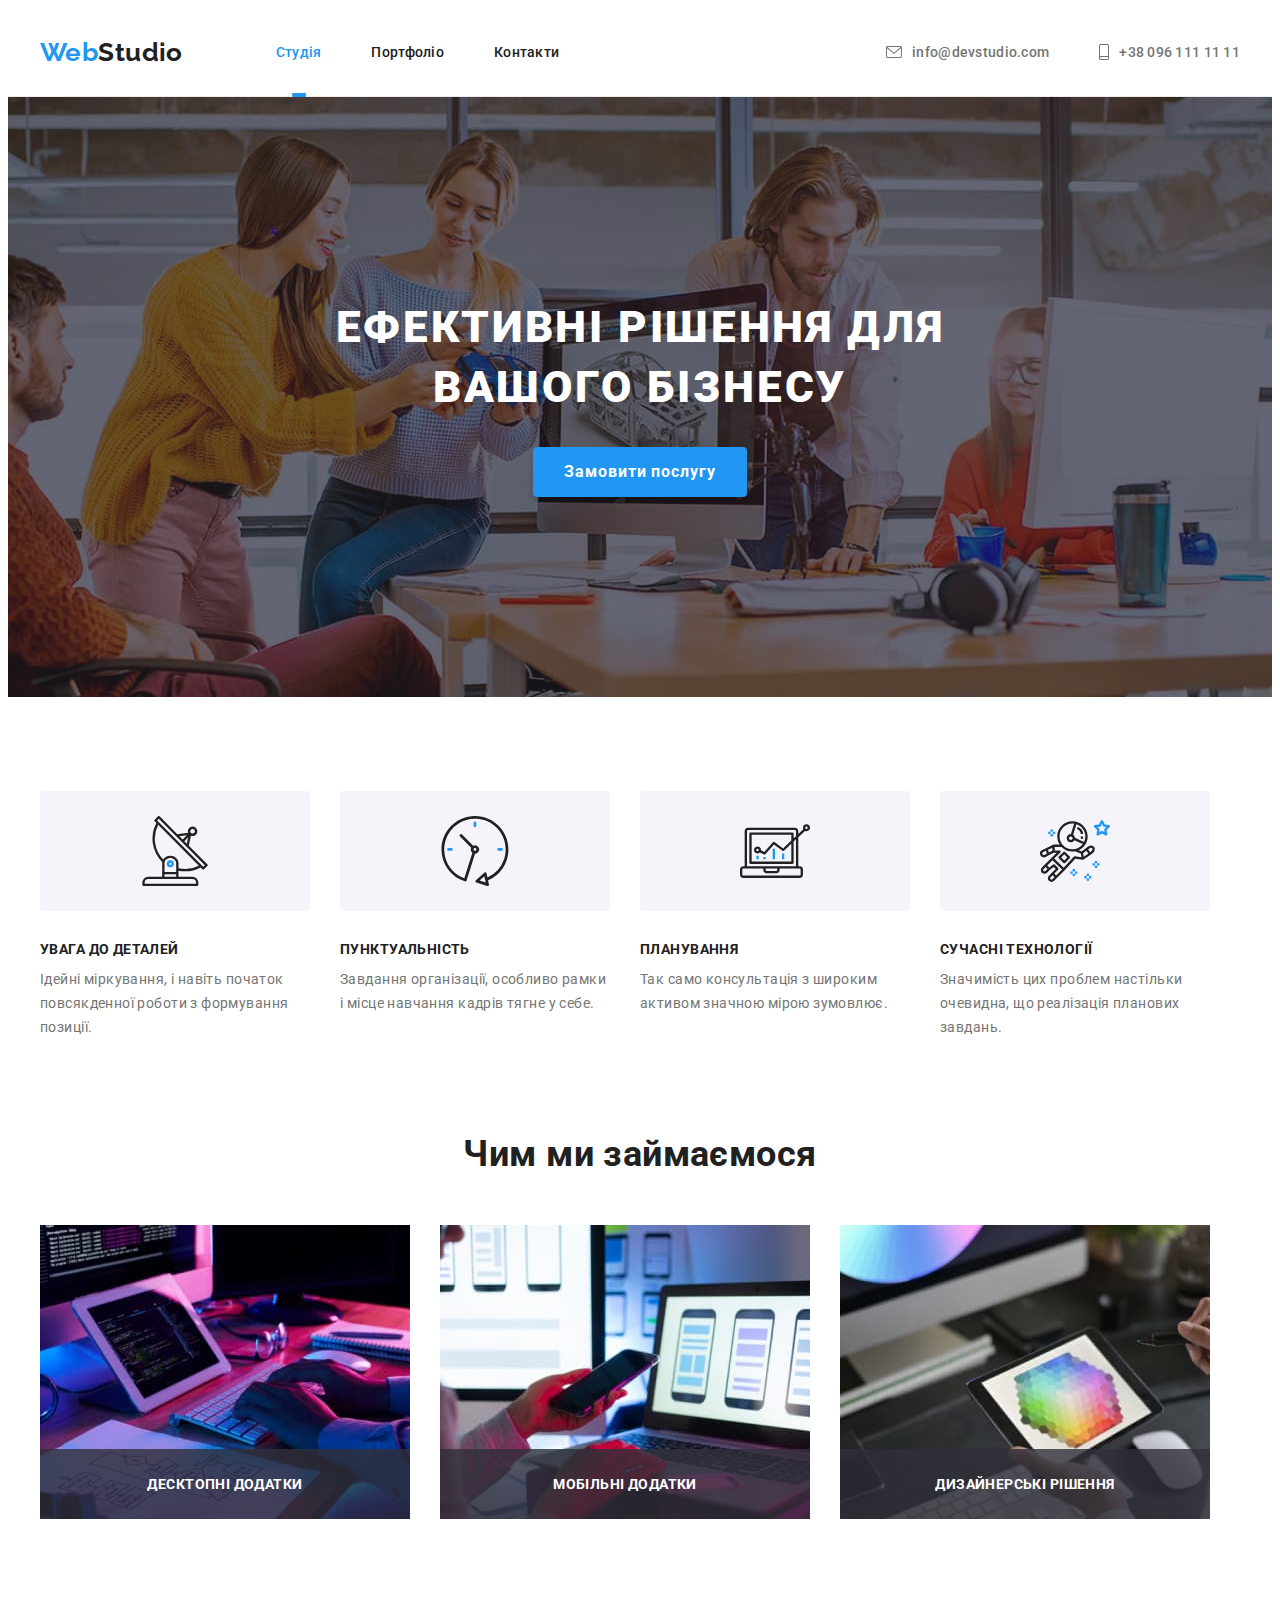
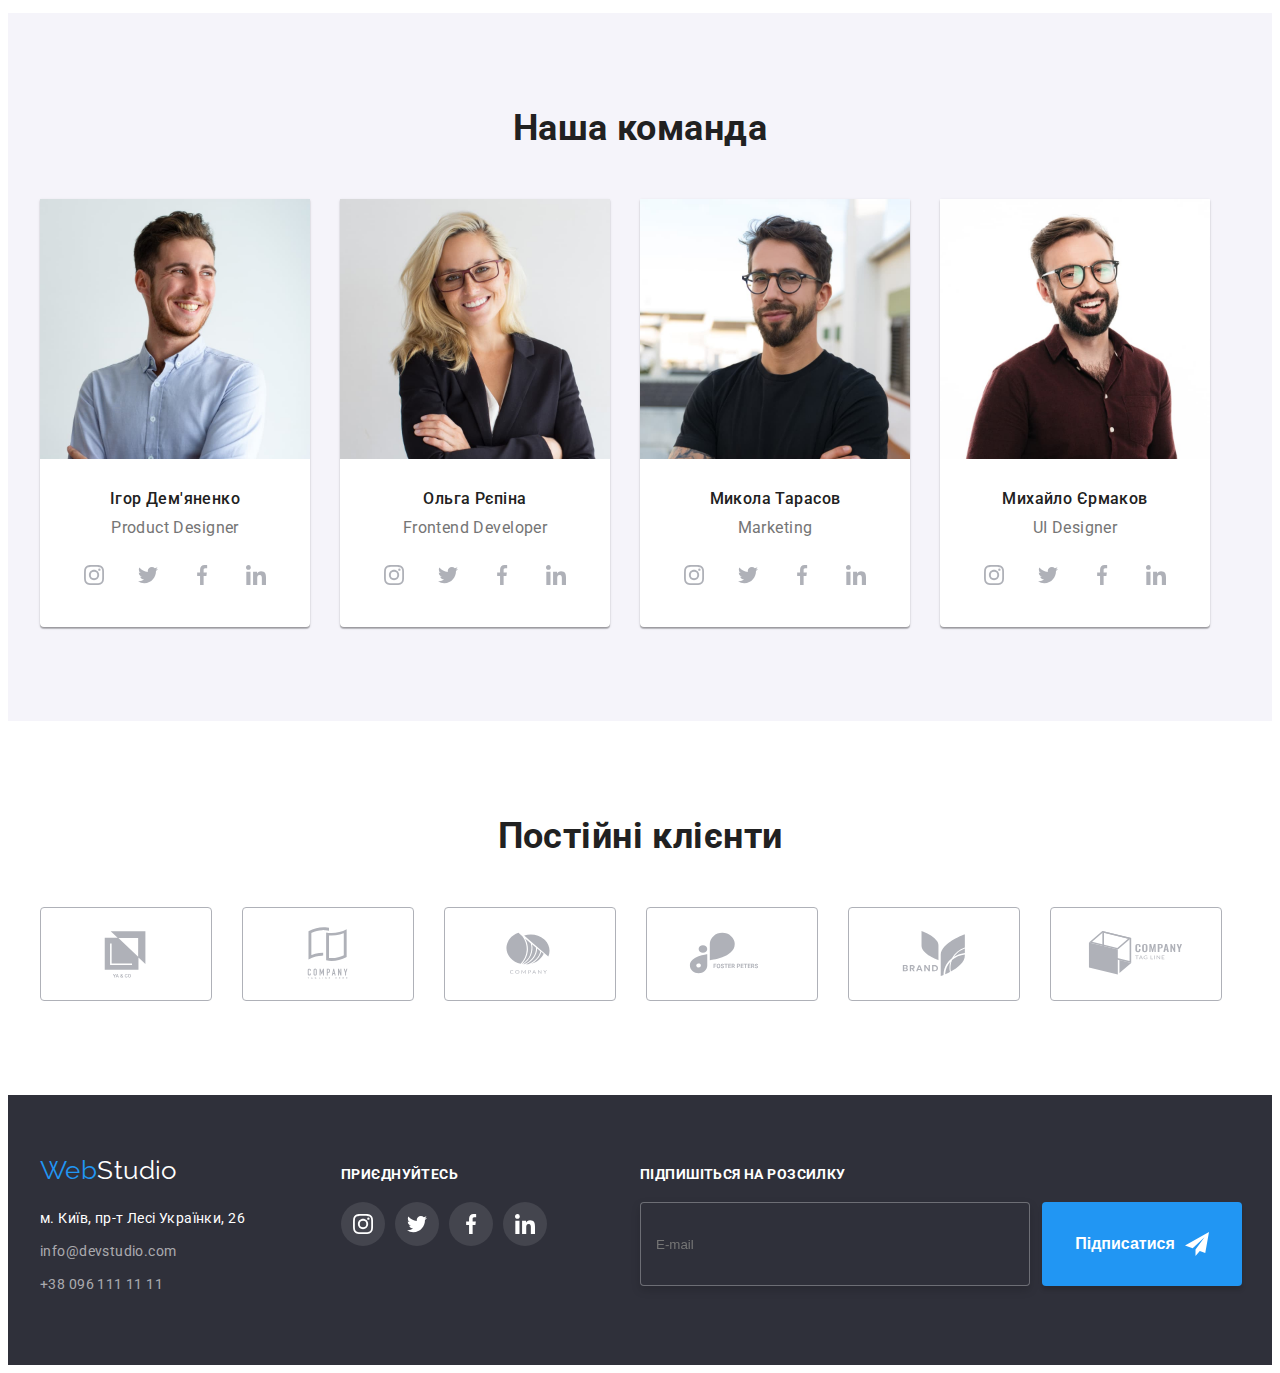
==== commit ae8fdb9e: "07hw" ====
--- a/index.html
+++ b/index.html
@@ -480,94 +480,94 @@
           >
           <address>
             <ul class="list">
-              <li class="footre__items">
+              <li class="footer__items">
                 <a
-                  class="footre__gps link"
+                  class="footer__gps link"
                   href="https://www.google.com/maps/place/%D0%B1%D1%83%D0%BB.+%D0%9B%D0%B5%D1%81%D0%B8+%D0%A3%D0%BA%D1%80%D0%B0%D0%B8%D0%BD%D0%BA%D0%B8,+26,+%D0%9A%D0%B8%D0%B5%D0%B2,+02000/@50.4265807,30.5361971,17z/data=!3m1!4b1!4m5!3m4!1s0x40d4cf0e033ecbe9:0x57a4dffefec77da0!8m2!3d50.4265807!4d30.5383858"
                   target="_blank"
                   rel="noopener noreferrer"
                   >м. Київ, пр-т Лесі Українки, 26</a
                 >
               </li>
-              <li class="footre__items">
-                <a href="mailto:info@devstudio.com" class="footre__link link">info@devstudio.com</a>
+              <li class="footer__items">
+                <a href="mailto:info@devstudio.com" class="footer__link link">info@devstudio.com</a>
               </li>
-              <li class="footre__items">
-                <a href="tel:+380961111111" class="footre__link link">+38 096 111 11 11</a>
+              <li class="footer__items">
+                <a href="tel:+380961111111" class="footer__link link">+38 096 111 11 11</a>
               </li>
             </ul>
           </address>
         </div>
         <div class="">
-          <p class="footre-social__title">ПРИЄДНУЙТЕСЬ</p>
-          <ul class="footre-social__list list">
-            <li class="footre-social__item">
-              <a
-                class="footre-social__link"
+          <p class="footer-social__title">ПРИЄДНУЙТЕСЬ</p>
+          <ul class="footer-social__list list">
+            <li class="footer-social__item">
+              <a
+                class="footer-social__link"
                 href=""
                 target="_blank"
                 rel="noopener noreferrer"
                 aria-label="іконка instagram"
               >
-                <svg class="footre-social__icon" width="20" height="20">
+                <svg class="footer-social__icon" width="20" height="20">
                   <use href="./images/icons.svg#icon-instagram-2"></use>
                 </svg>
               </a>
             </li>
-            <li class="footre-social__item">
-              <a
-                class="footre-social__link"
+            <li class="footer-social__item">
+              <a
+                class="footer-social__link"
                 href=""
                 target="_blank"
                 rel="noopener noreferrer"
                 aria-label="іконка twitter"
               >
-                <svg class="footre-social__icon" width="20" height="20">
+                <svg class="footer-social__icon" width="20" height="20">
                   <use href="./images/icons.svg#icon-twitter-1"></use>
                 </svg>
               </a>
             </li>
-            <li class="footre-social__item">
-              <a
-                class="footre-social__link"
+            <li class="footer-social__item">
+              <a
+                class="footer-social__link"
                 href=""
                 target="_blank"
                 rel="noopener noreferrer"
                 aria-label="іконка facebook"
               >
-                <svg class="footre-social__icon" width="20" height="20">
+                <svg class="footer-social__icon" width="20" height="20">
                   <use href="./images/icons.svg#icon-facebook-1"></use>
                 </svg>
               </a>
             </li>
-            <li class="footre-social__item">
-              <a
-                class="footre-social__link"
+            <li class="footer-social__item">
+              <a
+                class="footer-social__link"
                 href=""
                 target="_blank"
                 rel="noopener noreferrer"
                 aria-label="іконка linkedin"
               >
-                <svg class="footre-social__icon" width="20" height="20">
+                <svg class="footer-social__icon" width="20" height="20">
                   <use href="./images/icons.svg#icon-linkedin-1"></use>
                 </svg>
               </a>
             </li>
           </ul>
         </div>
-        <div class="footre-email__overlay">
-          <p class="footre-email__subtitle">Підпишіться на розсилку</p>
-          <form class="footre-email__box">
+        <div class="footer-email__overlay">
+          <p class="footer-email__subtitle">Підпишіться на розсилку</p>
+          <form class="footer-email__box">
             <input
-              class="footre-email__footer"
+              class="footer-email__footer"
               type="email"
               name="user_mail"
               id="user_email"
               placeholder="E-mail"
             />
-            <button class="footre-email__btn" type="submit">
+            <button class="footer-email__btn" type="submit">
               Підписатися
-              <svg class="footre-email__icon" width="24" height="24">
+              <svg class="footer-email__icon" width="24" height="24">
                 <use href="./images/icons.svg#icon-send-fly"></use>
               </svg>
             </button>
--- a/css/main.min.css
+++ b/css/main.min.css
@@ -1 +1 @@
-:root{--link-focus-color: #2196f3;--text-paragraf-color: #757575;--text-fon-white-color: #ffffff;--text-title-color: #212121;--background-btn-color: #188ce8;--header-border-bottom: #ececec;--background: #f5f4fa;--link-background-color: #afb1b8;--footer-bac-color: #2f303a;--border-cart: #eeeeee;--indent: 30px;--items: 3}.section{padding-top:94px;padding-bottom:94px}body{font-family:"Roboto",sans-serif;font-size:14px;background-color:var(--text-fon-white-color);color:var(--text-title-color);letter-spacing:.03em}h1,h2,h3,h4,h5,h6,p,ul{margin:0}.list{list-style:none;margin:0;padding:0}.link{text-decoration:none;color:currentColor}img{display:block;max-width:100%;height:auto}.card-set{display:-webkit-box;display:-ms-flexbox;display:flex;-ms-flex-wrap:wrap;flex-wrap:wrap;gap:var(--indent)}.card-set-indent{-ms-flex-preferred-size:calc((100% - var(--indent)*(var(--items) - 1))/var(--items));flex-basis:calc((100% - var(--indent)*(var(--items) - 1))/var(--items))}.container{width:1200px;padding:0 15px;margin:0 auto}.partners{padding:94px 0}.partners__title{margin-bottom:50px;font-size:36px;line-height:1.1666666667;text-align:center;color:var(--text-title-color)}.partners__list{display:-webkit-box;display:-ms-flexbox;display:flex;gap:30px}.partners__link{display:-webkit-box;display:-ms-flexbox;display:flex;-webkit-box-pack:center;-ms-flex-pack:center;justify-content:center;-webkit-box-align:center;-ms-flex-align:center;align-items:center;width:100%;height:100%;width:170px;height:92px;color:var(--link-background-color);border:1px solid var(--link-background-color);border-radius:4px;-webkit-transition-property:color,border;transition-property:color,border;-webkit-transition-duration:250ms,250ms;transition-duration:250ms,250ms;-webkit-transition-timing-function:cubic-bezier(0.4, 0, 0.2, 1);transition-timing-function:cubic-bezier(0.4, 0, 0.2, 1)}.partners__link:hover,.partners__link:focus{border:1px solid var(--link-focus-color);color:var(--link-focus-color)}.partners__icon{fill:currentColor}.forward{padding-bottom:0px}.forward__list{display:-webkit-box;display:-ms-flexbox;display:flex;gap:30px}.forward__title{margin-bottom:10px;width:270px;line-height:1.1428571429;text-transform:uppercase;font-size:14px;color:var(--text-title-color)}.forward__text{width:270px;line-height:1.7142857143;color:var(--text-paragraf-color)}.forward__svg{display:-webkit-box;display:-ms-flexbox;display:flex;-webkit-box-pack:center;-ms-flex-pack:center;justify-content:center;-webkit-box-align:center;-ms-flex-align:center;align-items:center;height:120px;margin-bottom:30px;background:var(--background);border-radius:4px}.header{border-bottom:1px solid var(--header-border-bottom)}.header__container{-webkit-box-align:center;-ms-flex-align:center;align-items:center;display:-webkit-box;display:-ms-flexbox;display:flex;-webkit-box-pack:justify;-ms-flex-pack:justify;justify-content:space-between}.header__list{display:-webkit-box;display:-ms-flexbox;display:flex;gap:50px}.header__contact{display:-webkit-box;display:-ms-flexbox;display:flex;-webkit-box-align:center;-ms-flex-align:center;align-items:center;font-weight:500;line-height:1.7142857143;letter-spacing:.02em;text-decoration:none;color:var(--text-paragraf-color);padding-top:32px;padding-bottom:32px;-webkit-transition-property:color;transition-property:color;-webkit-transition-duration:250ms;transition-duration:250ms;-webkit-transition-timing-function:cubic-bezier(0.4, 0, 0.2, 1);transition-timing-function:cubic-bezier(0.4, 0, 0.2, 1)}.header__contact:hover,.header__contact:focus{color:var(--link-focus-color)}.header__contact::after{color:var(--link-focus-color);position:absolute;-webkit-transform:translateX(-50%);transform:translateX(-50%);left:50%;display:block;width:100%;height:4px;border-radius:2px;bottom:-4px;background:var(--link-focus-color);opacity:1}.header__icon{margin-right:10px;fill:currentColor}.nav{display:-webkit-box;display:-ms-flexbox;display:flex;-webkit-box-align:center;-ms-flex-align:center;align-items:center}.nav__list{display:-webkit-box;display:-ms-flexbox;display:flex;gap:50px}.nav__item{font-weight:500;line-height:1.33;letter-spacing:.02em;color:var(--text-title-color)}.nav__link{position:relative;display:block;padding-top:32px;padding-bottom:32px;font-weight:500;line-height:1.33;letter-spacing:.02em;color:var(--text-title-color);-webkit-transition-property:color;transition-property:color;-webkit-transition-duration:250ms;transition-duration:250ms;-webkit-transition-timing-function:cubic-bezier(0.4, 0, 0.2, 1);transition-timing-function:cubic-bezier(0.4, 0, 0.2, 1)}.nav__link:hover,.nav__link:focus{color:var(--link-focus-color)}.nav__link:hover:after,.nav__link:focus:after{-webkit-transform:translateX(-50%) scaleX(1);transform:translateX(-50%) scaleX(1);opacity:1}.nav__link::after{content:"";position:absolute;-webkit-transform:translateX(-50%) scaleX(0.3);transform:translateX(-50%) scaleX(0.3);left:50%;display:block;width:100%;height:4px;border-radius:2px;bottom:-4px;background:var(--link-focus-color);opacity:0;-webkit-transition-property:color;transition-property:color;-webkit-transition-duration:250ms;transition-duration:250ms;-webkit-transition-timing-function:cubic-bezier(0.4, 0, 0.2, 1);transition-timing-function:cubic-bezier(0.4, 0, 0.2, 1)}.nav__link::after{color:var(--link-focus-color)}.logo{margin-right:93px;font-family:"Raleway";font-weight:700;font-size:26px;line-height:1.3333333333;color:var(--link-focus-color)}.logo__text--dark{color:var(--text-title-color)}.hero{padding-top:200px;padding-bottom:200px;background-image:-webkit-gradient(linear, left top, right top, from(rgba(47, 48, 58, 0.4)), to(rgba(47, 48, 58, 0.4))),url(../images/Img\ 10.jpg);background-image:linear-gradient(to right, rgba(47, 48, 58, 0.4), rgba(47, 48, 58, 0.4)),url(../images/Img\ 10.jpg);background-position:center;background-repeat:no-repeat;background-color:rgba(47,48,58,.4);max-width:1600px;margin:0 auto}.hero__h{margin:0 auto;text-align:center;width:696px;margin-bottom:30px;font-weight:900;font-size:44px;line-height:1.3636363636;text-align:center;letter-spacing:.06em;text-transform:uppercase;color:var(--text-fon-white-color)}.hero__btn{display:block;margin:0 auto;-webkit-box-align:center;-ms-flex-align:center;align-items:center;padding:5px 31px;font-family:inherit;font-weight:700;font-size:16px;line-height:2.5;letter-spacing:.06em;color:var(--text-fon-white-color);cursor:pointer;background-color:var(--link-focus-color);-webkit-box-shadow:0px 4px 4px rgba(0,0,0,.15);box-shadow:0px 4px 4px rgba(0,0,0,.15);border-radius:4px;border:none;cursor:pointer}.production__title{margin-bottom:50px;font-size:36px;line-height:1.1666666667;text-align:center;color:var(--text-title-color)}.production__list{gap:30px;display:-webkit-box;display:-ms-flexbox;display:flex}.production__gallery{position:relative}.production__overlay{position:absolute;width:100%;height:70px;bottom:0;background:rgba(47,48,58,.8)}.production__subtitle{padding-top:27px;padding-bottom:27px;font-weight:700;font-size:14px;line-height:1.1428571429;text-align:center;text-transform:uppercase;color:var(--text-fon-white-color)}.group{background:var(--background)}.group__title{margin-bottom:50px;font-size:36px;line-height:1.1666666667;text-align:center;color:var(--text-title-color)}.group__list{display:-webkit-box;display:-ms-flexbox;display:flex;gap:30px}.group__item{background:var(--text-fon-white-color);-webkit-box-shadow:0px 1px 3px rgba(0,0,0,.12),0px 1px 1px rgba(0,0,0,.14),0px 2px 1px rgba(0,0,0,.2);box-shadow:0px 1px 3px rgba(0,0,0,.12),0px 1px 1px rgba(0,0,0,.14),0px 2px 1px rgba(0,0,0,.2);border-radius:0px 0px 4px 4px}.group__overlay{padding-top:30px;padding-bottom:30px}.group__subtitle{margin-bottom:10px;-webkit-box-pack:center;-ms-flex-pack:center;justify-content:center;font-weight:500;font-size:16px;line-height:1.1875;text-align:center;color:var(--text-title-color)}.group__text{-webkit-box-pack:center;-ms-flex-pack:center;justify-content:center;font-size:16px;line-height:1.1875;text-align:center;color:var(--text-paragraf-color)}.group-social{display:-webkit-box;display:-ms-flexbox;display:flex;-webkit-box-pack:center;-ms-flex-pack:center;justify-content:center;-webkit-box-align:center;-ms-flex-align:center;align-items:center;gap:10px;margin-top:16px}.group-social__link{display:-webkit-box;display:-ms-flexbox;display:flex;-webkit-box-align:center;-ms-flex-align:center;align-items:center;-webkit-box-pack:center;-ms-flex-pack:center;justify-content:center;width:44px;height:44px;border-radius:50%;color:var(--link-background-color);background-color:var(--text-fon-white-color);outline:none;-webkit-transition-property:color,background-color;transition-property:color,background-color;-webkit-transition-duration:250ms;transition-duration:250ms;-webkit-transition-timing-function:cubic-bezier(0.4, 0, 0.2, 1);transition-timing-function:cubic-bezier(0.4, 0, 0.2, 1)}.group-social__link:hover,.group-social__link:focus{color:var(--text-fon-white-color);background-color:var(--link-focus-color)}.group-social__icon{fill:currentColor}.footer{padding-top:60px;padding-bottom:60px;background-color:var(--footer-bac-color)}.footer__overlay{display:-webkit-box;display:-ms-flexbox;display:flex;-webkit-box-align:baseline;-ms-flex-align:baseline;align-items:baseline}.footer__left{margin-right:70px;min-width:231px}.footre__items{margin-bottom:9px}.footre__gps{display:block;font-style:normal;line-height:24px;color:var(--text-fon-white-color)}.footre__link{display:block;font-style:normal;line-height:1.7142857143;text-decoration:none;color:rgba(255,255,255,.6);-webkit-transition-property:color;transition-property:color;-webkit-transition-duration:250ms;transition-duration:250ms;-webkit-transition-timing-function:cubic-bezier(0.4, 0, 0.2, 1);transition-timing-function:cubic-bezier(0.4, 0, 0.2, 1)}.footre__link:hover,.footre__link:focus{color:var(--link-focus-color)}.footre-social__title{margin-bottom:20px;display:-webkit-box;display:-ms-flexbox;display:flex;font-weight:700;font-size:14px;line-height:1.1428571429;text-transform:uppercase;color:var(--text-fon-white-color);font-style:normal}.footre-social__list{display:-webkit-box;display:-ms-flexbox;display:flex;-webkit-box-pack:center;-ms-flex-pack:center;justify-content:center;-webkit-box-align:center;-ms-flex-align:center;align-items:center;gap:10px}.footre-social__item{width:44px;height:44px}.footre-social__link{display:-webkit-box;display:-ms-flexbox;display:flex;-webkit-box-pack:center;-ms-flex-pack:center;justify-content:center;-webkit-box-align:center;-ms-flex-align:center;align-items:center;width:100%;height:100%;border-radius:50%;outline:none;color:var(--text-fon-white-color);background:rgba(255,255,255,.1);-webkit-transition-property:background-color;transition-property:background-color;-webkit-transition-duration:250ms;transition-duration:250ms;-webkit-transition-timing-function:cubic-bezier(0.4, 0, 0.2, 1);transition-timing-function:cubic-bezier(0.4, 0, 0.2, 1)}.footre-social__link:hover,.footre-social__link:focus{color:var(--text-fon-white-color);background-color:var(--link-focus-color)}.footre-email__overlay{margin-left:93px}.footre-email__subtitle{display:-webkit-box;display:-ms-flexbox;display:flex;margin-bottom:20px;font-weight:700;font-size:14px;line-height:1.1428571429;letter-spacing:.03em;text-transform:uppercase;color:var(--text-fon-white-color)}.footre-email__box{display:-webkit-box;display:-ms-flexbox;display:flex;gap:12px}.footre-email__footer{display:-webkit-box;display:-ms-flexbox;display:flex;gap:12px;width:358px;height:50px;padding:16px 15px;color:var(--text-fon-white-color);border:1px solid rgba(255,255,255,.3);-webkit-filter:drop-shadow(0px 4px 4px rgba(0, 0, 0, 0.15));filter:drop-shadow(0px 4px 4px rgba(0, 0, 0, 0.15));border-radius:4px;background:#2f303a;outline:1px solid rgba(0,0,0,0);outline-offset:-1px;-webkit-transition-property:border-color;transition-property:border-color;-webkit-transition-duration:250ms;transition-duration:250ms;-webkit-transition-timing-function:cubic-bezier(0.4, 0, 0.2, 1);transition-timing-function:cubic-bezier(0.4, 0, 0.2, 1)}.footre-email__footer:focus{border-color:var(--link-focus-color)}.footre-email__footer:placeholder{display:-webkit-box;display:-ms-flexbox;display:flex;-webkit-box-align:center;-ms-flex-align:center;align-items:center;letter-spacing:.03em;margin-right:16px;font-weight:400;font-size:16px;line-height:1.25;color:rgba(255,255,255,.6)}.footre-email__btn{display:-webkit-box;display:-ms-flexbox;display:flex;-webkit-box-align:center;-ms-flex-align:center;align-items:center;-webkit-box-pack:center;-ms-flex-pack:center;justify-content:center;padding:10px 28px;min-width:200px;min-height:50px;font-weight:700;font-size:16px;line-height:1.875;color:var(--text-fon-white-color);background:var(--link-focus-color);-webkit-box-shadow:0px 4px 4px rgba(0,0,0,.15);box-shadow:0px 4px 4px rgba(0,0,0,.15);border-radius:4px;cursor:pointer;border:none}.footre-email__icon{top:13px;right:28px;margin-left:10px}.logo__footer{display:block;margin-bottom:20px;font-family:"Raleway";font-size:26px;line-height:1.1923076923;color:var(--link-focus-color)}.logo__text--light{width:145px;color:var(--text-fon-white-color)}/*# sourceMappingURL=main.min.css.map */+:root{--link-focus-color: #2196f3;--text-paragraf-color: #757575;--text-fon-white-color: #ffffff;--text-title-color: #212121;--background-btn-color: #188ce8;--header-border-bottom: #ececec;--background: #f5f4fa;--link-background-color: #afb1b8;--footer-bac-color: #2f303a;--border-cart: #eeeeee;--indent: 30px;--items: 3}.section{padding-top:94px;padding-bottom:94px}body{font-family:"Roboto",sans-serif;font-size:14px;background-color:var(--text-fon-white-color);color:var(--text-title-color);letter-spacing:.03em}h1,h2,h3,h4,h5,h6,p,ul{margin:0}.list{list-style:none;margin:0;padding:0}.link{text-decoration:none;color:currentColor}img{display:block;max-width:100%;height:auto}.card-set{display:-webkit-box;display:-ms-flexbox;display:flex;-ms-flex-wrap:wrap;flex-wrap:wrap;gap:var(--indent)}.card-set-indent{-ms-flex-preferred-size:calc((100% - var(--indent)*(var(--items) - 1))/var(--items));flex-basis:calc((100% - var(--indent)*(var(--items) - 1))/var(--items))}.container{width:1200px;padding:0 15px;margin:0 auto}.partners{padding:94px 0}.partners__title{margin-bottom:50px;font-size:36px;line-height:1.1666666667;text-align:center;color:var(--text-title-color)}.partners__list{display:-webkit-box;display:-ms-flexbox;display:flex;gap:30px}.partners__link{display:-webkit-box;display:-ms-flexbox;display:flex;-webkit-box-pack:center;-ms-flex-pack:center;justify-content:center;-webkit-box-align:center;-ms-flex-align:center;align-items:center;width:100%;height:100%;width:170px;height:92px;color:var(--link-background-color);border:1px solid var(--link-background-color);border-radius:4px;-webkit-transition-property:color,border;transition-property:color,border;-webkit-transition-duration:250ms,250ms;transition-duration:250ms,250ms;-webkit-transition-timing-function:cubic-bezier(0.4, 0, 0.2, 1);transition-timing-function:cubic-bezier(0.4, 0, 0.2, 1)}.partners__link:hover,.partners__link:focus{border:1px solid var(--link-focus-color);color:var(--link-focus-color)}.partners__icon{fill:currentColor}.forward{padding-bottom:0px}.forward__list{display:-webkit-box;display:-ms-flexbox;display:flex;gap:30px}.forward__title{margin-bottom:10px;width:270px;line-height:1.1428571429;text-transform:uppercase;font-size:14px;color:var(--text-title-color)}.forward__text{width:270px;line-height:1.7142857143;color:var(--text-paragraf-color)}.forward__svg{display:-webkit-box;display:-ms-flexbox;display:flex;-webkit-box-pack:center;-ms-flex-pack:center;justify-content:center;-webkit-box-align:center;-ms-flex-align:center;align-items:center;height:120px;margin-bottom:30px;background:var(--background);border-radius:4px}.header{border-bottom:1px solid var(--header-border-bottom)}.header__container{-webkit-box-align:center;-ms-flex-align:center;align-items:center;display:-webkit-box;display:-ms-flexbox;display:flex;-webkit-box-pack:justify;-ms-flex-pack:justify;justify-content:space-between}.header__list{display:-webkit-box;display:-ms-flexbox;display:flex;gap:50px}.header__contact{display:-webkit-box;display:-ms-flexbox;display:flex;-webkit-box-align:center;-ms-flex-align:center;align-items:center;font-weight:500;line-height:1.7142857143;letter-spacing:.02em;text-decoration:none;color:var(--text-paragraf-color);padding-top:32px;padding-bottom:32px;-webkit-transition-property:color;transition-property:color;-webkit-transition-duration:250ms;transition-duration:250ms;-webkit-transition-timing-function:cubic-bezier(0.4, 0, 0.2, 1);transition-timing-function:cubic-bezier(0.4, 0, 0.2, 1)}.header__contact:hover,.header__contact:focus{color:var(--link-focus-color)}.header__contact::after{color:var(--link-focus-color);position:absolute;-webkit-transform:translateX(-50%);transform:translateX(-50%);left:50%;display:block;width:100%;height:4px;border-radius:2px;bottom:-4px;background:var(--link-focus-color);opacity:1}.header__icon{margin-right:10px;fill:currentColor}.nav{display:-webkit-box;display:-ms-flexbox;display:flex;-webkit-box-align:center;-ms-flex-align:center;align-items:center}.nav__list{display:-webkit-box;display:-ms-flexbox;display:flex;gap:50px}.nav__item{font-weight:500;line-height:1.33;letter-spacing:.02em;color:var(--text-title-color)}.nav__link{position:relative;display:block;padding-top:32px;padding-bottom:32px;font-weight:500;line-height:1.33;letter-spacing:.02em;color:var(--text-title-color);-webkit-transition-property:color;transition-property:color;-webkit-transition-duration:250ms;transition-duration:250ms;-webkit-transition-timing-function:cubic-bezier(0.4, 0, 0.2, 1);transition-timing-function:cubic-bezier(0.4, 0, 0.2, 1)}.nav__link:hover,.nav__link:focus{color:var(--link-focus-color)}.nav__link:hover:after,.nav__link:focus:after{-webkit-transform:translateX(-50%) scaleX(1);transform:translateX(-50%) scaleX(1);opacity:1}.logo{margin-right:93px;font-family:"Raleway";font-weight:700;font-size:26px;line-height:1.3333333333;color:var(--link-focus-color)}.logo__text--dark{color:var(--text-title-color)}.hero{padding-top:200px;padding-bottom:200px;background-image:-webkit-gradient(linear, left top, right top, from(rgba(47, 48, 58, 0.4)), to(rgba(47, 48, 58, 0.4))),url(../images/Img\ 10.jpg);background-image:linear-gradient(to right, rgba(47, 48, 58, 0.4), rgba(47, 48, 58, 0.4)),url(../images/Img\ 10.jpg);background-position:center;background-repeat:no-repeat;background-color:rgba(47,48,58,.4);max-width:1600px;margin:0 auto}.hero__h{margin:0 auto;text-align:center;width:696px;margin-bottom:30px;font-weight:900;font-size:44px;line-height:1.3636363636;text-align:center;letter-spacing:.06em;text-transform:uppercase;color:var(--text-fon-white-color)}.hero__btn{display:block;margin:0 auto;-webkit-box-align:center;-ms-flex-align:center;align-items:center;padding:5px 31px;font-family:inherit;font-weight:700;font-size:16px;line-height:2.5;letter-spacing:.06em;color:var(--text-fon-white-color);cursor:pointer;background-color:var(--link-focus-color);-webkit-box-shadow:0px 4px 4px rgba(0,0,0,.15);box-shadow:0px 4px 4px rgba(0,0,0,.15);border-radius:4px;border:none;cursor:pointer}.production__title{margin-bottom:50px;font-size:36px;line-height:1.1666666667;text-align:center;color:var(--text-title-color)}.production__list{gap:30px;display:-webkit-box;display:-ms-flexbox;display:flex}.production__gallery{position:relative}.production__overlay{position:absolute;width:100%;height:70px;bottom:0;background:rgba(47,48,58,.8)}.production__subtitle{padding-top:27px;padding-bottom:27px;font-weight:700;font-size:14px;line-height:1.1428571429;text-align:center;text-transform:uppercase;color:var(--text-fon-white-color)}.group{background:var(--background)}.group__title{margin-bottom:50px;font-size:36px;line-height:1.1666666667;text-align:center;color:var(--text-title-color)}.group__list{display:-webkit-box;display:-ms-flexbox;display:flex;gap:30px}.group__item{background:var(--text-fon-white-color);-webkit-box-shadow:0px 1px 3px rgba(0,0,0,.12),0px 1px 1px rgba(0,0,0,.14),0px 2px 1px rgba(0,0,0,.2);box-shadow:0px 1px 3px rgba(0,0,0,.12),0px 1px 1px rgba(0,0,0,.14),0px 2px 1px rgba(0,0,0,.2);border-radius:0px 0px 4px 4px}.group__overlay{padding-top:30px;padding-bottom:30px}.group__subtitle{margin-bottom:10px;-webkit-box-pack:center;-ms-flex-pack:center;justify-content:center;font-weight:500;font-size:16px;line-height:1.1875;text-align:center;color:var(--text-title-color)}.group__text{-webkit-box-pack:center;-ms-flex-pack:center;justify-content:center;font-size:16px;line-height:1.1875;text-align:center;color:var(--text-paragraf-color)}.group-social{display:-webkit-box;display:-ms-flexbox;display:flex;-webkit-box-pack:center;-ms-flex-pack:center;justify-content:center;-webkit-box-align:center;-ms-flex-align:center;align-items:center;gap:10px;margin-top:16px}.group-social__link{display:-webkit-box;display:-ms-flexbox;display:flex;-webkit-box-align:center;-ms-flex-align:center;align-items:center;-webkit-box-pack:center;-ms-flex-pack:center;justify-content:center;width:44px;height:44px;border-radius:50%;color:var(--link-background-color);background-color:var(--text-fon-white-color);outline:none;-webkit-transition-property:color,background-color;transition-property:color,background-color;-webkit-transition-duration:250ms;transition-duration:250ms;-webkit-transition-timing-function:cubic-bezier(0.4, 0, 0.2, 1);transition-timing-function:cubic-bezier(0.4, 0, 0.2, 1)}.group-social__link:hover,.group-social__link:focus{color:var(--text-fon-white-color);background-color:var(--link-focus-color)}.group-social__icon{fill:currentColor}.footer{padding-top:60px;padding-bottom:60px;background-color:var(--footer-bac-color)}.footer__overlay{display:-webkit-box;display:-ms-flexbox;display:flex;-webkit-box-align:baseline;-ms-flex-align:baseline;align-items:baseline}.footer__left{margin-right:70px;min-width:231px}.footer__items{margin-bottom:9px}.footer__gps{display:block;font-style:normal;line-height:24px;color:var(--text-fon-white-color)}.footer__link{display:block;font-style:normal;line-height:1.7142857143;text-decoration:none;color:rgba(255,255,255,.6);-webkit-transition-property:color;transition-property:color;-webkit-transition-duration:250ms;transition-duration:250ms;-webkit-transition-timing-function:cubic-bezier(0.4, 0, 0.2, 1);transition-timing-function:cubic-bezier(0.4, 0, 0.2, 1)}.footer__link:hover,.footer__link:focus{color:var(--link-focus-color)}.footer-social__title{margin-bottom:20px;display:-webkit-box;display:-ms-flexbox;display:flex;font-weight:700;font-size:14px;line-height:1.1428571429;text-transform:uppercase;color:var(--text-fon-white-color);font-style:normal}.footer-social__list{display:-webkit-box;display:-ms-flexbox;display:flex;-webkit-box-pack:center;-ms-flex-pack:center;justify-content:center;-webkit-box-align:center;-ms-flex-align:center;align-items:center;gap:10px}.footer-social__item{width:44px;height:44px}.footer-social__link{display:-webkit-box;display:-ms-flexbox;display:flex;-webkit-box-pack:center;-ms-flex-pack:center;justify-content:center;-webkit-box-align:center;-ms-flex-align:center;align-items:center;width:100%;height:100%;border-radius:50%;outline:none;fill:var(--text-fon-white-color);background-color:rgba(255,255,255,.1);-webkit-transition-property:background-color;transition-property:background-color;-webkit-transition-duration:250ms;transition-duration:250ms;-webkit-transition-timing-function:cubic-bezier(0.4, 0, 0.2, 1);transition-timing-function:cubic-bezier(0.4, 0, 0.2, 1)}.footer-social__link:hover,.footer-social__link:focus{color:var(--text-fon-white-color);background-color:var(--link-focus-color)}.footre-social__icon{fill:currentColor}.footer-email__overlay{margin-left:93px}.footer-email__subtitle{display:-webkit-box;display:-ms-flexbox;display:flex;margin-bottom:20px;font-weight:700;font-size:14px;line-height:1.1428571429;letter-spacing:.03em;text-transform:uppercase;color:var(--text-fon-white-color)}.footer-email__box{display:-webkit-box;display:-ms-flexbox;display:flex;gap:12px}.footer-email__footer{display:-webkit-box;display:-ms-flexbox;display:flex;gap:12px;width:358px;height:50px;padding:16px 15px;color:var(--text-fon-white-color);border:1px solid rgba(255,255,255,.3);-webkit-filter:drop-shadow(0px 4px 4px rgba(0, 0, 0, 0.15));filter:drop-shadow(0px 4px 4px rgba(0, 0, 0, 0.15));border-radius:4px;background:#2f303a;outline:1px solid rgba(0,0,0,0);outline-offset:-1px;-webkit-transition-property:border-color;transition-property:border-color;-webkit-transition-duration:250ms;transition-duration:250ms;-webkit-transition-timing-function:cubic-bezier(0.4, 0, 0.2, 1);transition-timing-function:cubic-bezier(0.4, 0, 0.2, 1)}.footer-email__footer:focus{border-color:var(--link-focus-color)}.footer-email__footer:placeholder{display:-webkit-box;display:-ms-flexbox;display:flex;-webkit-box-align:center;-ms-flex-align:center;align-items:center;letter-spacing:.03em;margin-right:16px;font-weight:400;font-size:16px;line-height:1.25;color:rgba(255,255,255,.6)}.footer-email__btn{display:-webkit-box;display:-ms-flexbox;display:flex;-webkit-box-align:center;-ms-flex-align:center;align-items:center;-webkit-box-pack:center;-ms-flex-pack:center;justify-content:center;padding:10px 28px;min-width:200px;min-height:50px;font-weight:700;font-size:16px;line-height:1.875;color:var(--text-fon-white-color);background:var(--link-focus-color);-webkit-box-shadow:0px 4px 4px rgba(0,0,0,.15);box-shadow:0px 4px 4px rgba(0,0,0,.15);border-radius:4px;cursor:pointer;border:none}.footer-email__icon{top:13px;right:28px;margin-left:10px}.logo__footer{display:block;margin-bottom:20px;font-family:"Raleway";font-size:26px;line-height:1.1923076923;color:var(--link-focus-color)}.logo__text--light{width:145px;color:var(--text-fon-white-color)}.backdrop{position:fixed;width:100%;height:100%;left:0;top:0;background-color:rgba(0,0,0,.2);-webkit-backdrop-filter:blur(2px);backdrop-filter:blur(2px);-webkit-transition-property:opacity,visibility;transition-property:opacity,visibility;-webkit-transition-duration:250ms;transition-duration:250ms;-webkit-transition-timing-function:cubic-bezier(0.4, 0, 0.2, 1);transition-timing-function:cubic-bezier(0.4, 0, 0.2, 1)}.backdrop.is-hidden{opacity:0;visibility:hidden;pointer-events:none}.backdrop.is-hidden .modal{opacity:0;-webkit-transform:translateX(-50%) translateY(-70%);transform:translateX(-50%) translateY(-70%)}.modal__overlay{position:absolute;top:50%;left:50%;-webkit-transform:translateX(-50%) translateY(-50%);transform:translateX(-50%) translateY(-50%);width:528px;min-height:581px;padding:40px;background:var(--text-fon-white-color);-webkit-box-shadow:0px 1px 3px rgba(0,0,0,.12),0px 1px 1px rgba(0,0,0,.14),0px 2px 1px rgba(0,0,0,.2);box-shadow:0px 1px 3px rgba(0,0,0,.12),0px 1px 1px rgba(0,0,0,.14),0px 2px 1px rgba(0,0,0,.2);border-radius:4px}.modal__close{position:absolute;top:8px;right:8px;padding:0;display:-webkit-inline-box;display:-ms-inline-flexbox;display:inline-flex;-webkit-box-align:center;-ms-flex-align:center;align-items:center;-webkit-box-pack:center;-ms-flex-pack:center;justify-content:center;width:30px;height:30px;border-radius:50%;background:var(--text-fon-white-color);border:1px solid rgba(0,0,0,.1);cursor:pointer}.modal__close:hover,.modal__close:focus{fill:var(--link-focus-color)}.modal__icon{fill:currentColor}.modal__title{display:block;margin-bottom:12px;font-weight:700;font-size:20px;line-height:1.15;text-align:center;letter-spacing:.03em;color:var(--text-title-color)}.modal__group{margin-bottom:20px}.modal__label{display:block;font-size:12px;line-height:1.1666666667;letter-spacing:.01em;color:var(--text-paragraf-color);margin-bottom:4px}.modal__wrapper{position:relative;margin-bottom:10px}.modal__imput{width:100%;height:38px;padding-left:42px;padding-right:42px;border:1px solid rgba(33,33,33,.2);border-radius:4px;outline:1px solid rgba(0,0,0,0);outline-offset:-1px;-webkit-transition-property:border-color;transition-property:border-color;-webkit-transition-duration:250ms;transition-duration:250ms;-webkit-transition-timing-function:cubic-bezier(0.4, 0, 0.2, 1);transition-timing-function:cubic-bezier(0.4, 0, 0.2, 1)}.modal__imput:focus{border-color:var(--link-focus-color)}.modal__imput:focus+.form__icon{fill:var(--link-focus-color)}.modal-form__icon{position:absolute;top:50%;left:12px;-webkit-transform:translateY(-50%);transform:translateY(-50%);-webkit-transition-property:fill;transition-property:fill;-webkit-transition-duration:250ms;transition-duration:250ms;-webkit-transition-timing-function:cubic-bezier(0.4, 0, 0.2, 1);transition-timing-function:cubic-bezier(0.4, 0, 0.2, 1)}.modal__message{display:block;width:100%;height:118px;resize:none;padding:16px 12px;border:1px solid rgba(33,33,33,.2);border-radius:4px;outline:1px solid rgba(0,0,0,0);outline-offset:-1px;-webkit-transition-property:order-color;transition-property:order-color;-webkit-transition-duration:250ms;transition-duration:250ms;-webkit-transition-timing-function:cubic-bezier(0.4, 0, 0.2, 1);transition-timing-function:cubic-bezier(0.4, 0, 0.2, 1)}.modal__message:focus{border-color:var(--link-focus-color)}.modal__message.placeholder{margin-left:16px}.modal__agreement{display:-webkit-box;display:-ms-flexbox;display:flex;-webkit-box-pack:center;-ms-flex-pack:center;justify-content:center;-webkit-box-align:center;-ms-flex-align:center;align-items:center;gap:7px;margin-bottom:30px}.modal__agreement--desc{-webkit-user-select:none;-moz-user-select:none;-ms-user-select:none;user-select:none;font-size:14px;line-height:1.7142857143;letter-spacing:.03em;color:var(--text-paragraf-color)}.modal__agreement--link{color:var(--link-focus-color);text-underline-offset:2px}.modal__checkbox{-webkit-appearance:none;-moz-appearance:none;appearance:none;width:16px;height:15px;outline:2px solid rgba(0,0,0,0);outline-offset:-2px;border:2px solid;border-radius:2px;background-position:center;background-repeat:no-repeat;background-size:0;-webkit-transition-property:outline-color,background-color,background-size;transition-property:outline-color,background-color,background-size;-webkit-transition-duration:250ms;transition-duration:250ms;-webkit-transition-timing-function:cubic-bezier(0.4, 0, 0.2, 1);transition-timing-function:cubic-bezier(0.4, 0, 0.2, 1)}.modal__checkbox:checked{outline-color:var(--link-focus-color);background-color:var(--link-focus-color);background-image:url("data:image/svg+xml,%3Csvg width='13' height='10' viewBox='0 0 13 10' fill='none' xmlns='http://www.w3.org/2000/svg'%3E%3Cpath d='M1.95703 4.75166L1.88825 4.68604L1.81923 4.75141L0.93123 5.59258L0.854858 5.66492L0.930974 5.73753L4.42671 9.07236L4.49574 9.1382L4.56476 9.07236L12.069 1.91352L12.1449 1.84116L12.069 1.76881L11.1873 0.927644L11.1183 0.861826L11.0493 0.927611L4.49577 7.17353L1.95703 4.75166Z' fill='white' stroke='white' stroke-width='0.2'/%3E%3C/svg%3E");background-size:11px 8px}.modal__btn{display:block;margin:0 auto;-webkit-box-align:center;-ms-flex-align:center;align-items:center;padding:10px 52px;font-weight:700;font-size:16px;line-height:1.875;letter-spacing:.06em;color:var(--text-fon-white-color);background:var(--background-btn-color);-webkit-box-shadow:0px 4px 4px rgba(0,0,0,.15);box-shadow:0px 4px 4px rgba(0,0,0,.15);border-radius:4px;cursor:pointer;border:none}.filters__list{display:-webkit-box;display:-ms-flexbox;display:flex;gap:8px;-webkit-box-pack:center;-ms-flex-pack:center;justify-content:center;margin-bottom:50px}.filters__btn{min-width:23px;min-height:38px;display:inline-block;padding:6px 25px;font-family:inherit;font-weight:500;font-size:16px;line-height:1.625;text-align:center;color:var(--text-title-color);border-radius:4px;cursor:pointer;border:none;-webkit-transition-property:color,background-color,-webkit-box-shadow;transition-property:color,background-color,-webkit-box-shadow;transition-property:color,background-color,box-shadow;transition-property:color,background-color,box-shadow,-webkit-box-shadow;-webkit-transition-duration:250ms;transition-duration:250ms;-webkit-transition-timing-function:cubic-bezier(0.4, 0, 0.2, 1);transition-timing-function:cubic-bezier(0.4, 0, 0.2, 1)}.filters__btn:hover,.filters__btn:focus{color:var(--text-fon-white-color);background-color:var(--link-focus-color);-webkit-box-shadow:0px 3px 1px rgba(0,0,0,.1),0px 1px 2px rgba(0,0,0,.08),0px 2px 2px rgba(0,0,0,.12);box-shadow:0px 3px 1px rgba(0,0,0,.1),0px 1px 2px rgba(0,0,0,.08),0px 2px 2px rgba(0,0,0,.12)}.alert{color:var(--link-focus-color)}.alert::after{content:"";position:absolute;-webkit-transform:translateX(-50%) scaleX(0.3);transform:translateX(-50%) scaleX(0.3);left:50%;display:block;width:100%;height:4px;border-radius:2px;bottom:-4px;background:var(--link-focus-color);opacity:1;-webkit-transition-property:color;transition-property:color;-webkit-transition-duration:250ms;transition-duration:250ms;-webkit-transition-timing-function:cubic-bezier(0.4, 0, 0.2, 1);transition-timing-function:cubic-bezier(0.4, 0, 0.2, 1)}/*# sourceMappingURL=main.min.css.map */--- a/css/style.css
+++ b/css/style.css
@@ -640,7 +640,7 @@
   opacity: 0;
   transform: translateX(-50%) translateY(-70%);
 } */
-
+/* 
 .modal__overlay {
   position: absolute;
   top: 50%;
@@ -831,12 +831,12 @@
   border-radius: 4px;
   cursor: pointer;
   border: none;
-}
+} */
 /* ------------------Modal-windov---------------- */
 
 /* ------------------portfolio-hero---------------- */
 
-.filters__list {
+/* .filters__list {
   display: flex;
   gap: 8px;
   justify-content: center;
@@ -868,7 +868,7 @@
   background-color: var(--link-focus-color);
   box-shadow: 0px 3px 1px rgba(0, 0, 0, 0.1), 0px 1px 2px rgba(0, 0, 0, 0.08),
     0px 2px 2px rgba(0, 0, 0, 0.12);
-}
+} */
 
 /* ------------------progecr---------------- */
 
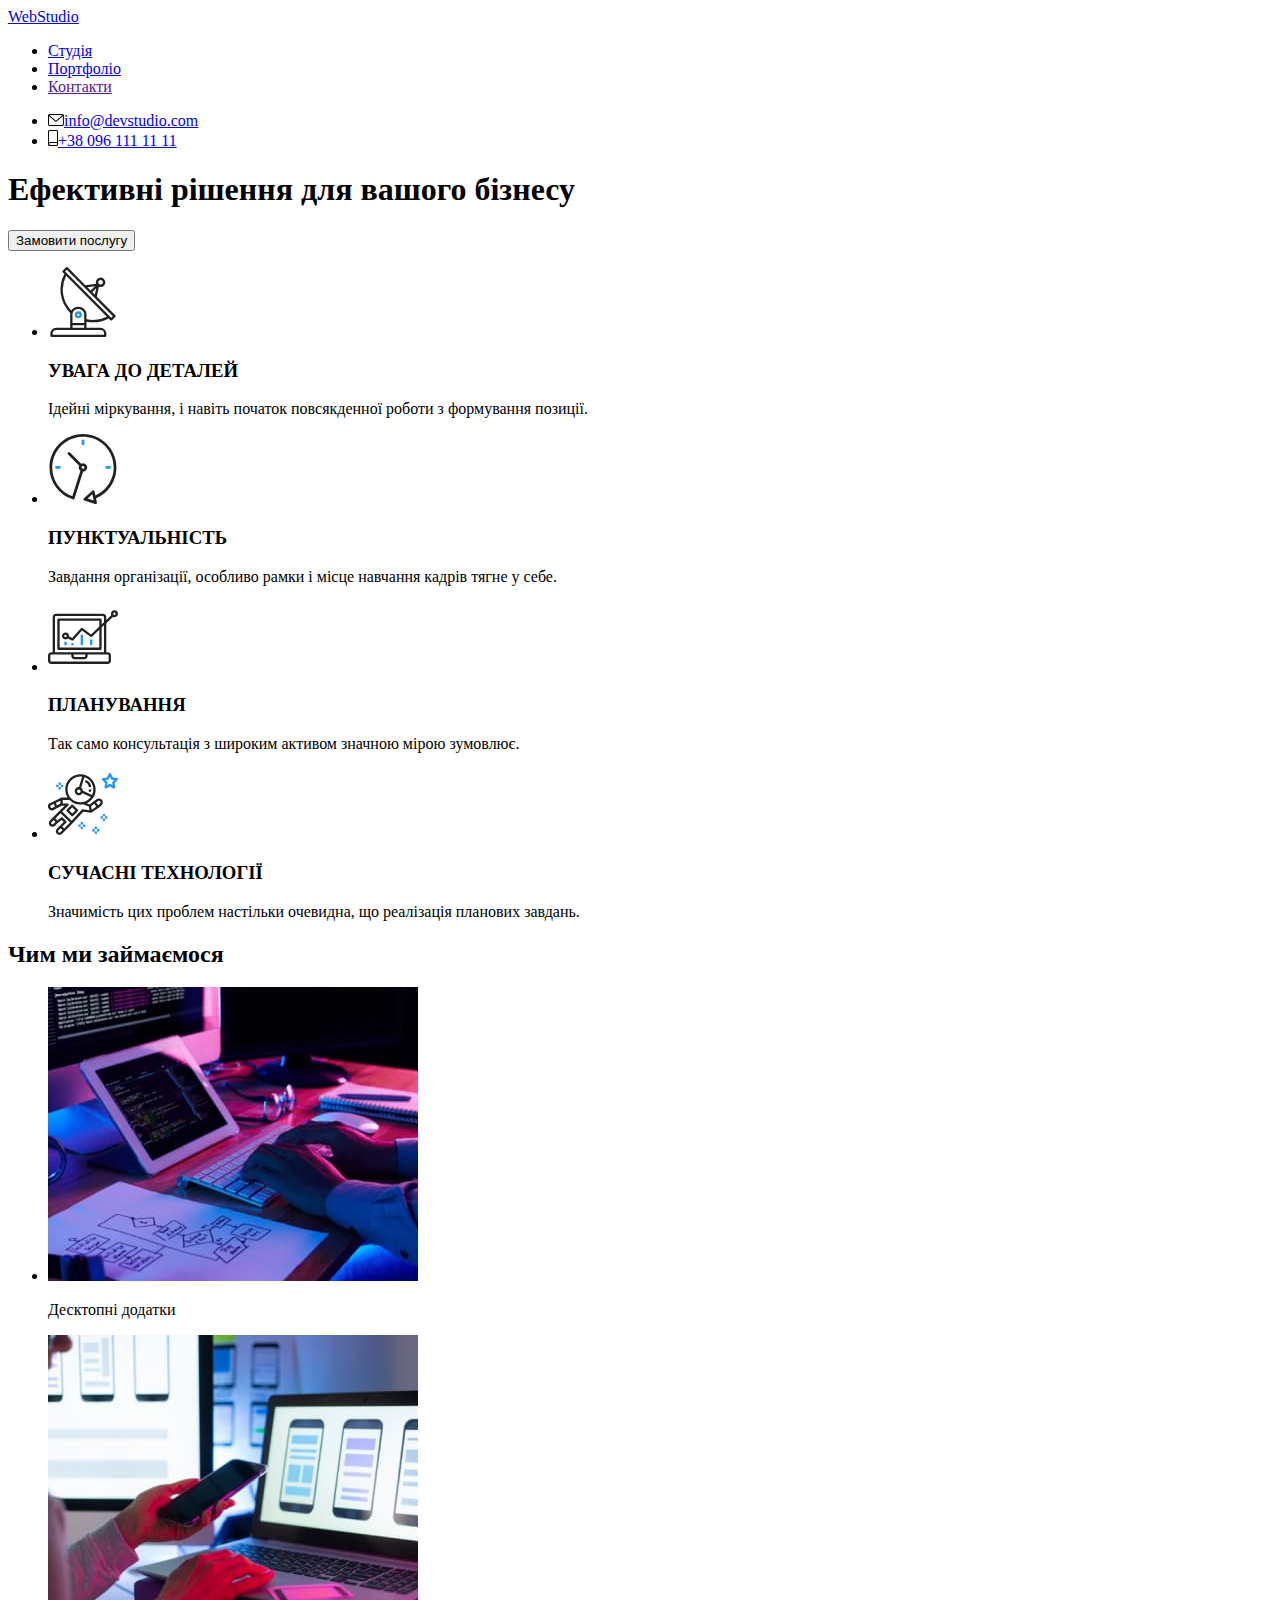
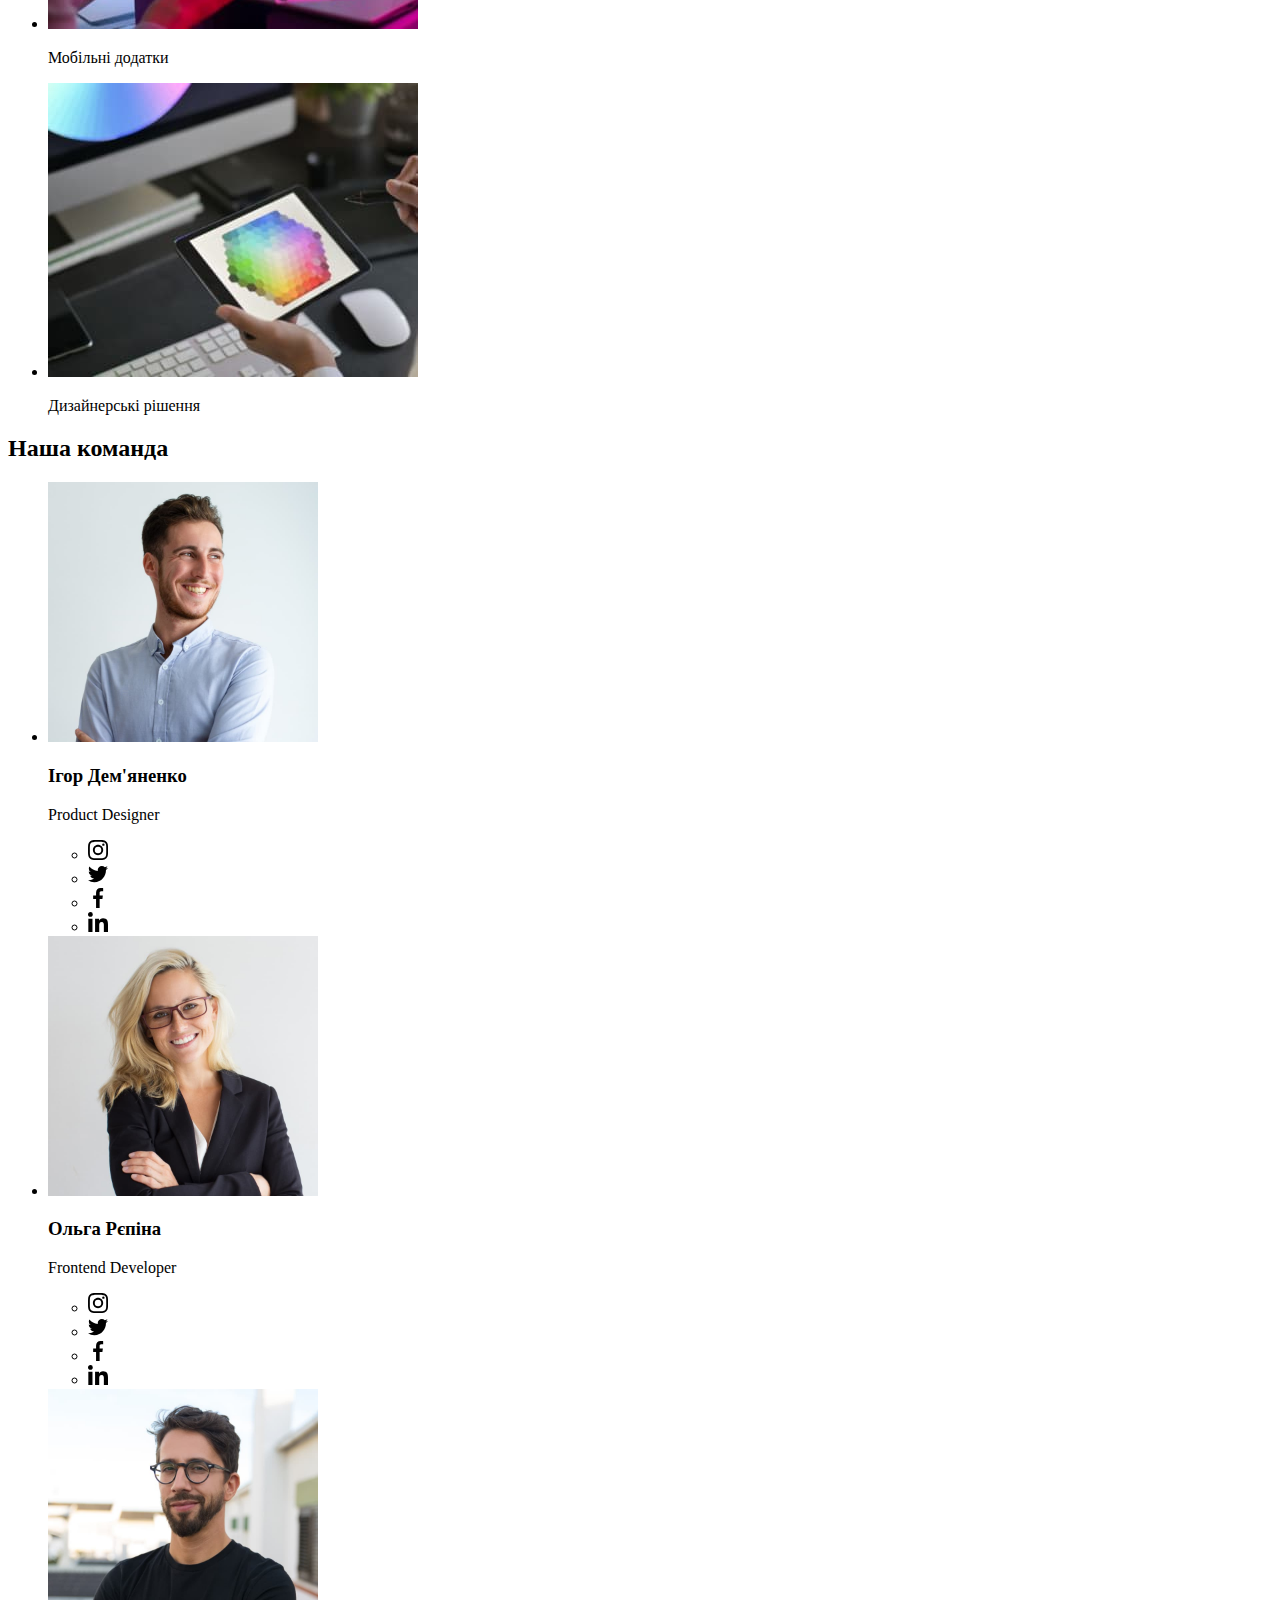
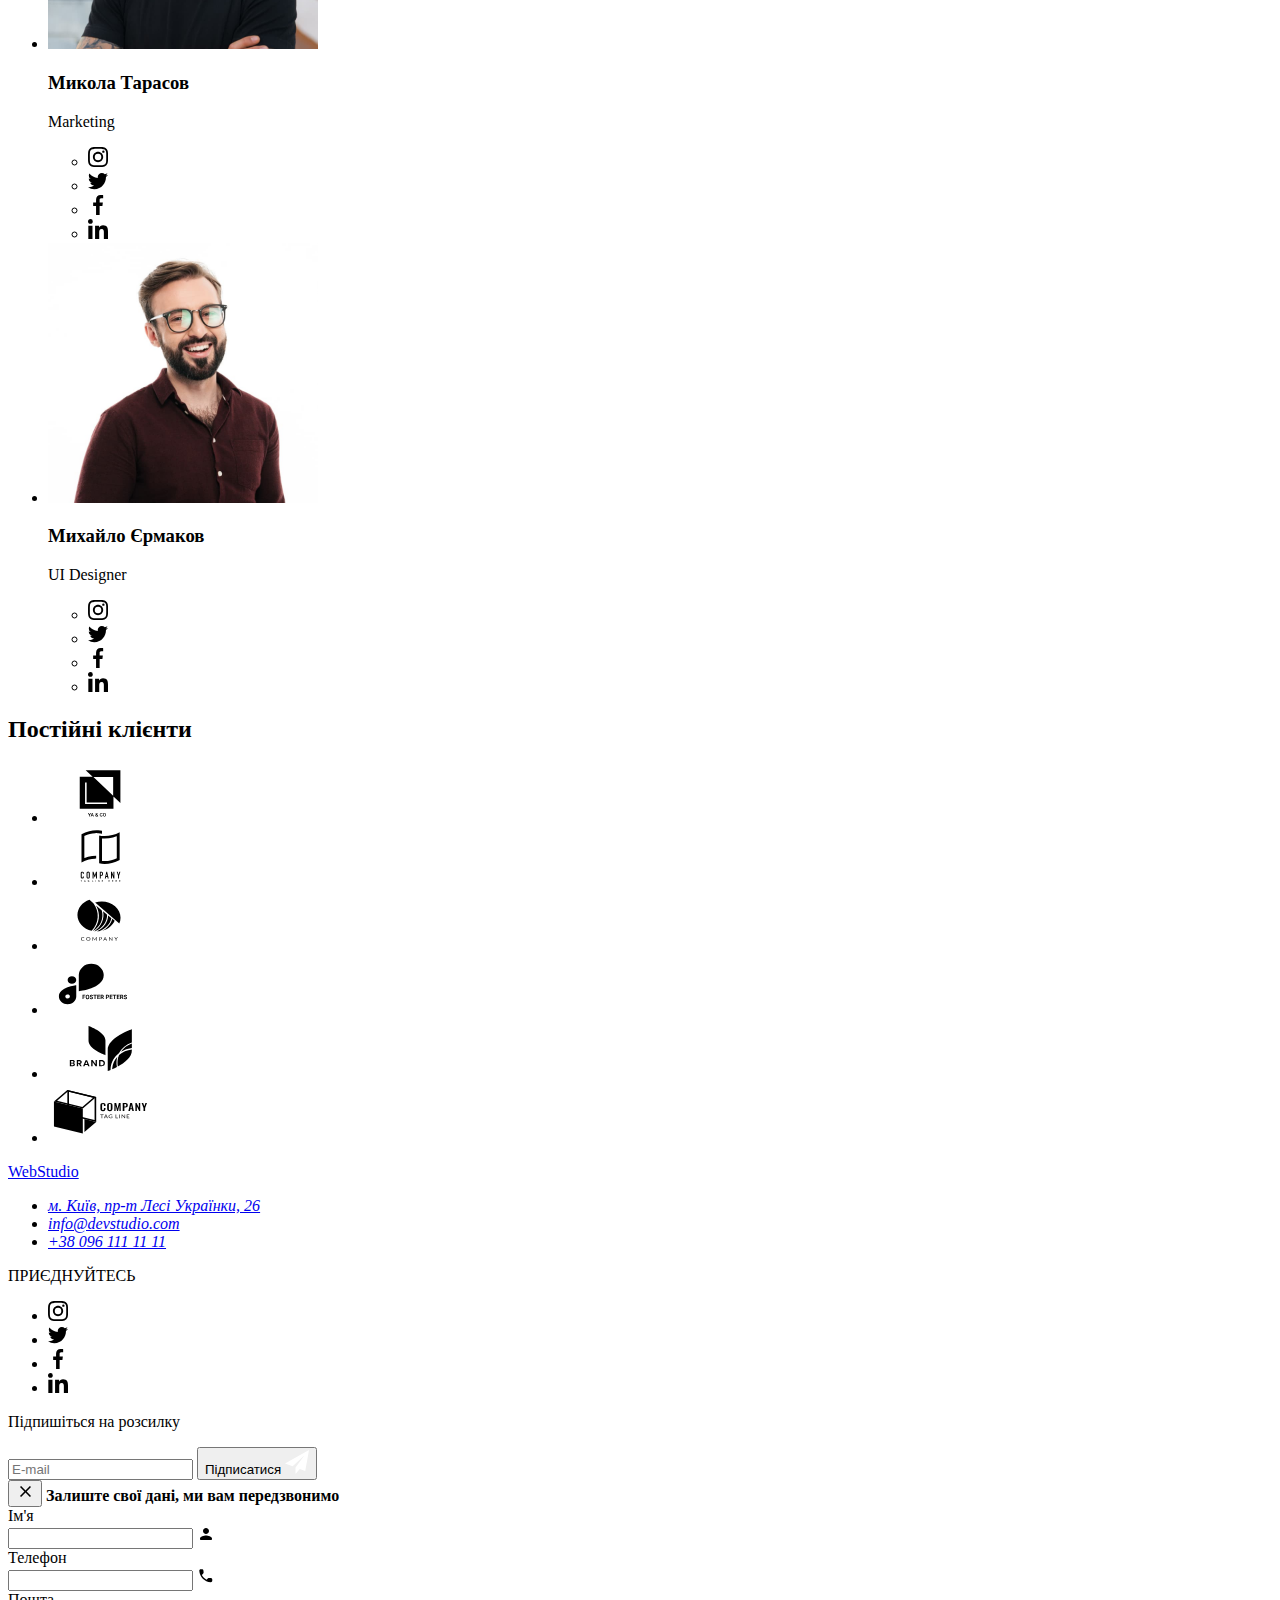
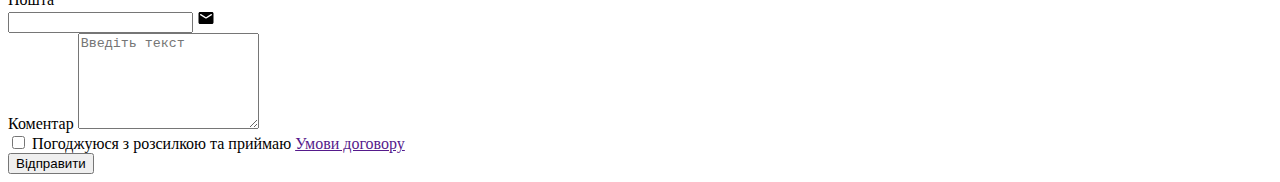
==== commit 9a47e9ba: "07hw" ====
--- a/index.html
+++ b/index.html
@@ -21,7 +21,6 @@
     />
     <!----Castom styles---->
     <link rel="stylesheet" href="./css/main.min.css" />
-    <link rel="stylesheet" href="./css/style.css" />
   </head>
   <body>
     <header class="header">
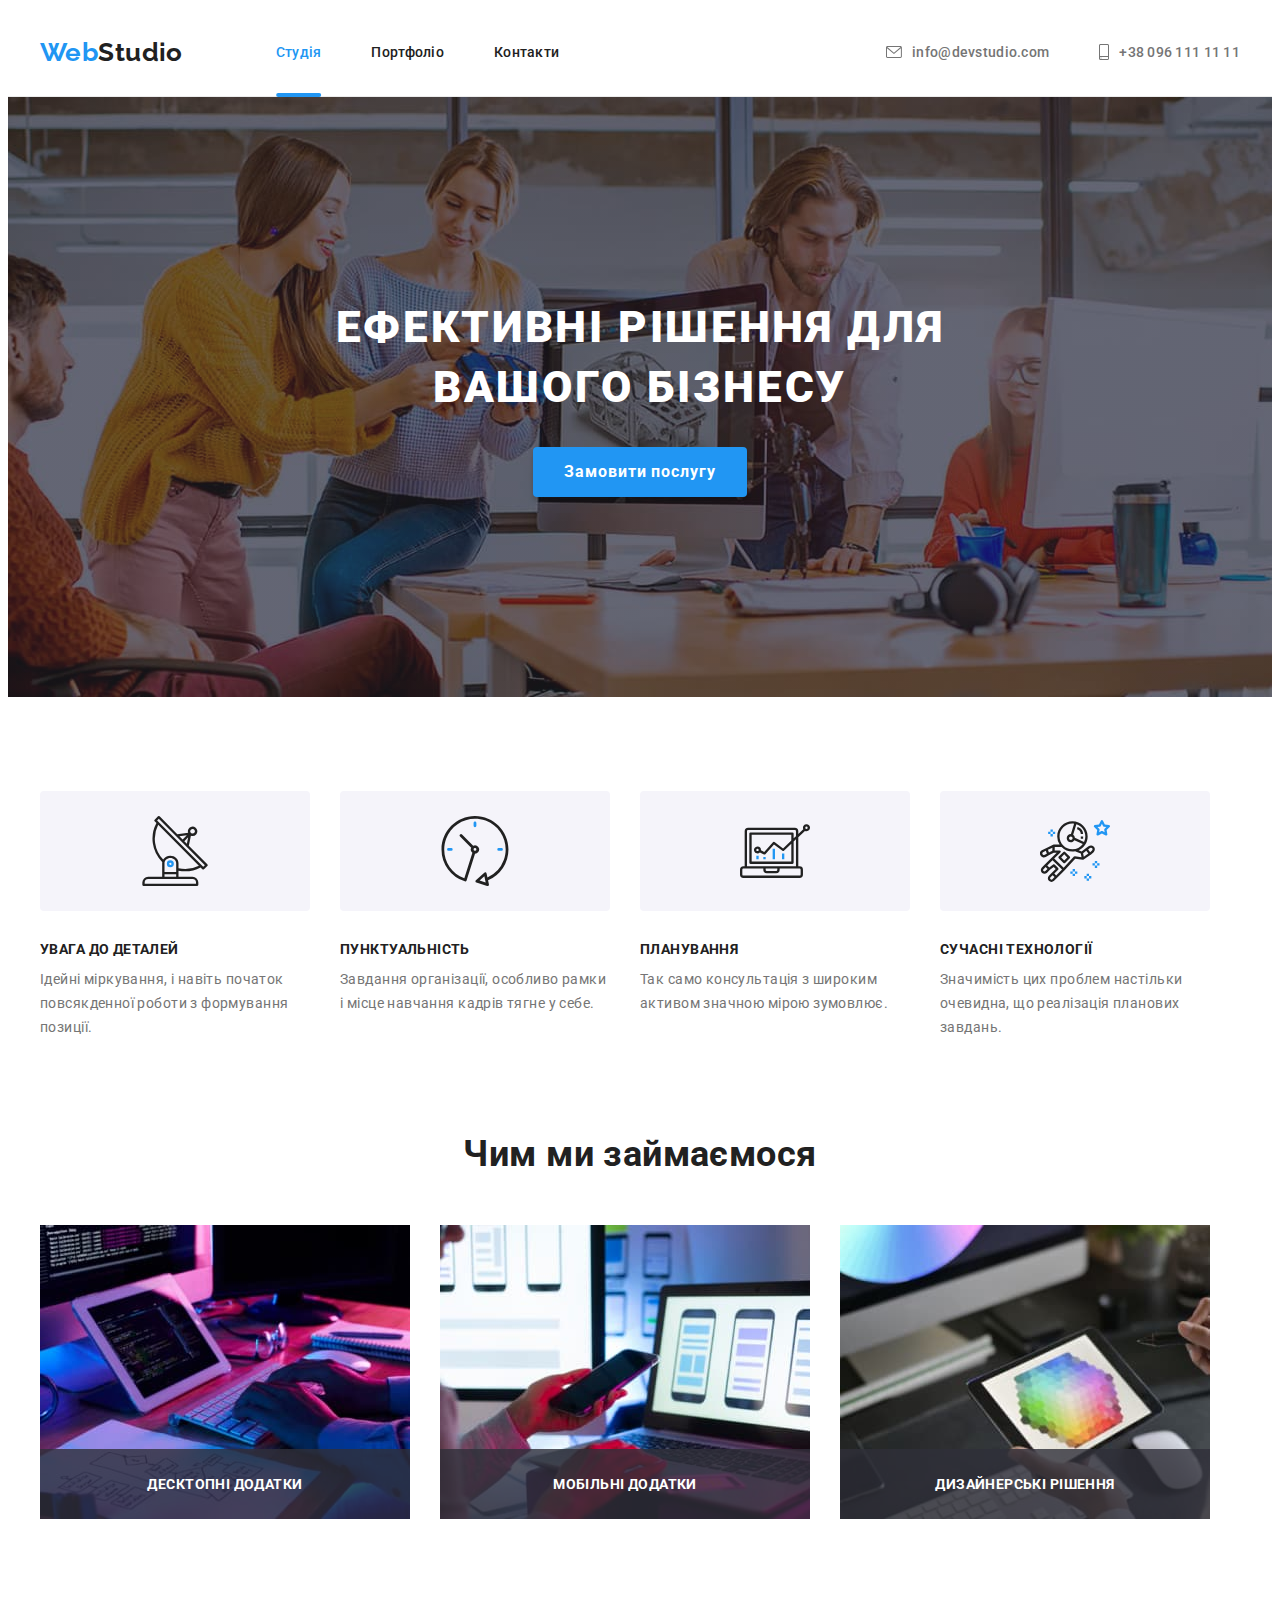
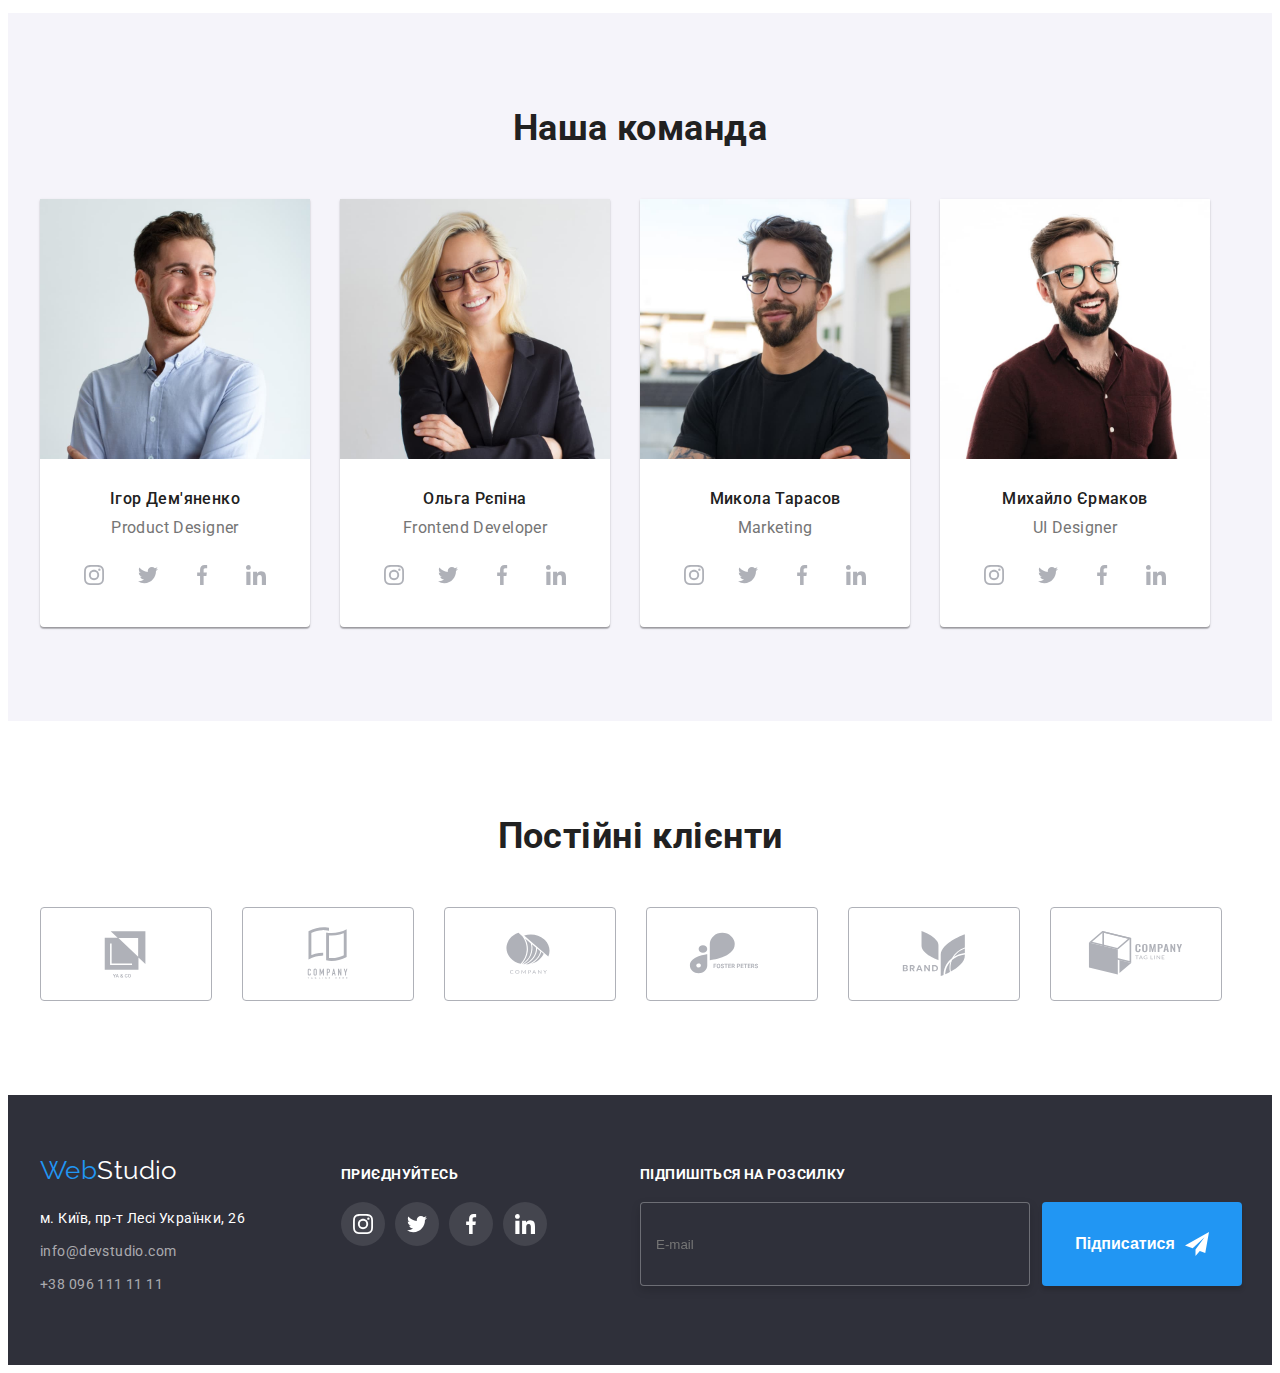
==== commit f1147bb1: "07hw" ====
--- a/index.html
+++ b/index.html
@@ -21,6 +21,7 @@
     />
     <!----Castom styles---->
     <link rel="stylesheet" href="./css/main.min.css" />
+    <!-- <link rel="stylesheet" href="./css/style.css" /> -->
   </head>
   <body>
     <header class="header">
--- a/css/main.min.css
+++ b/css/main.min.css
@@ -0,0 +1 @@
+:root{--link-focus-color: #2196f3;--text-paragraf-color: #757575;--text-fon-white-color: #ffffff;--text-title-color: #212121;--background-btn-color: #188ce8;--header-border-bottom: #ececec;--background: #f5f4fa;--link-background-color: #afb1b8;--footer-bac-color: #2f303a;--border-cart: #eeeeee;--indent: 30px;--items: 3}.section{padding-top:94px;padding-bottom:94px}body{font-family:"Roboto",sans-serif;font-size:14px;background-color:var(--text-fon-white-color);color:var(--text-title-color);letter-spacing:.03em}h1,h2,h3,h4,h5,h6,p,ul{margin:0}.list{list-style:none;margin:0;padding:0}.link{text-decoration:none;color:currentColor}img{display:block;max-width:100%;height:auto}.card-set{display:-webkit-box;display:-ms-flexbox;display:flex;-ms-flex-wrap:wrap;flex-wrap:wrap;gap:var(--indent)}.card-set-indent{-ms-flex-preferred-size:calc((100% - var(--indent)*(var(--items) - 1))/var(--items));flex-basis:calc((100% - var(--indent)*(var(--items) - 1))/var(--items))}.container{width:1200px;padding:0 15px;margin:0 auto}.partners{padding:94px 0}.partners__title{margin-bottom:50px;font-size:36px;line-height:1.1666666667;text-align:center;color:var(--text-title-color)}.partners__list{display:-webkit-box;display:-ms-flexbox;display:flex;gap:30px}.partners__link{display:-webkit-box;display:-ms-flexbox;display:flex;-webkit-box-pack:center;-ms-flex-pack:center;justify-content:center;-webkit-box-align:center;-ms-flex-align:center;align-items:center;width:100%;height:100%;width:170px;height:92px;color:var(--link-background-color);border:1px solid var(--link-background-color);border-radius:4px;-webkit-transition-property:color,border;transition-property:color,border;-webkit-transition-duration:250ms,250ms;transition-duration:250ms,250ms;-webkit-transition-timing-function:cubic-bezier(0.4, 0, 0.2, 1);transition-timing-function:cubic-bezier(0.4, 0, 0.2, 1)}.partners__link:hover,.partners__link:focus{border:1px solid var(--link-focus-color);color:var(--link-focus-color)}.partners__icon{fill:currentColor}.forward{padding-bottom:0px}.forward__list{display:-webkit-box;display:-ms-flexbox;display:flex;gap:30px}.forward__title{margin-bottom:10px;width:270px;line-height:1.1428571429;text-transform:uppercase;font-size:14px;color:var(--text-title-color)}.forward__text{width:270px;line-height:1.7142857143;color:var(--text-paragraf-color)}.forward__svg{display:-webkit-box;display:-ms-flexbox;display:flex;-webkit-box-pack:center;-ms-flex-pack:center;justify-content:center;-webkit-box-align:center;-ms-flex-align:center;align-items:center;height:120px;margin-bottom:30px;background:var(--background);border-radius:4px}.header{border-bottom:1px solid var(--header-border-bottom)}.header__container{-webkit-box-align:center;-ms-flex-align:center;align-items:center;display:-webkit-box;display:-ms-flexbox;display:flex;-webkit-box-pack:justify;-ms-flex-pack:justify;justify-content:space-between}.header__list{display:-webkit-box;display:-ms-flexbox;display:flex;gap:50px}.header__contact{display:-webkit-box;display:-ms-flexbox;display:flex;-webkit-box-align:center;-ms-flex-align:center;align-items:center;font-weight:500;line-height:1.7142857143;letter-spacing:.02em;text-decoration:none;color:var(--text-paragraf-color);padding-top:32px;padding-bottom:32px;-webkit-transition-property:color;transition-property:color;-webkit-transition-duration:250ms;transition-duration:250ms;-webkit-transition-timing-function:cubic-bezier(0.4, 0, 0.2, 1);transition-timing-function:cubic-bezier(0.4, 0, 0.2, 1)}.header__contact:hover,.header__contact:focus{color:var(--link-focus-color)}.header__contact::after{color:var(--link-focus-color);position:absolute;-webkit-transform:translateX(-50%);transform:translateX(-50%);left:50%;display:block;width:100%;height:4px;border-radius:2px;bottom:-4px;background:var(--link-focus-color);opacity:1}.header__icon{margin-right:10px;fill:currentColor}.nav{display:-webkit-box;display:-ms-flexbox;display:flex;-webkit-box-align:center;-ms-flex-align:center;align-items:center}.nav__list{display:-webkit-box;display:-ms-flexbox;display:flex;gap:50px}.nav__item{font-weight:500;line-height:1.33;letter-spacing:.02em;color:var(--text-title-color)}.nav__link{position:relative;display:block;padding-top:32px;padding-bottom:32px;font-weight:500;line-height:1.33;letter-spacing:.02em;color:var(--text-title-color);-webkit-transition-property:color transform;transition-property:color transform;-webkit-transition-duration:250ms;transition-duration:250ms;-webkit-transition-timing-function:cubic-bezier(0.4, 0, 0.2, 1);transition-timing-function:cubic-bezier(0.4, 0, 0.2, 1)}.nav__link:hover,.nav__link:focus{color:var(--link-focus-color)}.nav__link:hover:after,.nav__link:focus:after{-webkit-transform:translateX(-50%) scaleX(1);transform:translateX(-50%) scaleX(1);opacity:1}.alert::after{content:"";color:var(--link-focus-color) scaleX(0.3);position:absolute;-webkit-transform:translateX(-50%);transform:translateX(-50%);left:50%;display:block;width:100%;height:4px;border-radius:2px;bottom:-4px;background:var(--link-focus-color);opacity:1}.logo{margin-right:93px;font-family:"Raleway";font-weight:700;font-size:26px;line-height:1.3333333333;color:var(--link-focus-color)}.logo__text--dark{color:var(--text-title-color)}.hero{padding-top:200px;padding-bottom:200px;background-image:-webkit-gradient(linear, left top, right top, from(rgba(47, 48, 58, 0.4)), to(rgba(47, 48, 58, 0.4))),url(../images/Img\ 10.jpg);background-image:linear-gradient(to right, rgba(47, 48, 58, 0.4), rgba(47, 48, 58, 0.4)),url(../images/Img\ 10.jpg);background-position:center;background-repeat:no-repeat;background-color:rgba(47,48,58,.4);max-width:1600px;margin:0 auto}.hero__h{margin:0 auto;text-align:center;width:696px;margin-bottom:30px;font-weight:900;font-size:44px;line-height:1.3636363636;text-align:center;letter-spacing:.06em;text-transform:uppercase;color:var(--text-fon-white-color)}.hero__btn{display:block;margin:0 auto;-webkit-box-align:center;-ms-flex-align:center;align-items:center;padding:5px 31px;font-family:inherit;font-weight:700;font-size:16px;line-height:2.5;letter-spacing:.06em;color:var(--text-fon-white-color);cursor:pointer;background-color:var(--link-focus-color);-webkit-box-shadow:0px 4px 4px rgba(0,0,0,.15);box-shadow:0px 4px 4px rgba(0,0,0,.15);border-radius:4px;border:none;cursor:pointer}.production__title{margin-bottom:50px;font-size:36px;line-height:1.1666666667;text-align:center;color:var(--text-title-color)}.production__list{gap:30px;display:-webkit-box;display:-ms-flexbox;display:flex}.production__gallery{position:relative}.production__overlay{position:absolute;width:100%;height:70px;bottom:0;background:rgba(47,48,58,.8)}.production__subtitle{padding-top:27px;padding-bottom:27px;font-weight:700;font-size:14px;line-height:1.1428571429;text-align:center;text-transform:uppercase;color:var(--text-fon-white-color)}.group{background:var(--background)}.group__title{margin-bottom:50px;font-size:36px;line-height:1.1666666667;text-align:center;color:var(--text-title-color)}.group__list{display:-webkit-box;display:-ms-flexbox;display:flex;gap:30px}.group__item{background:var(--text-fon-white-color);-webkit-box-shadow:0px 1px 3px rgba(0,0,0,.12),0px 1px 1px rgba(0,0,0,.14),0px 2px 1px rgba(0,0,0,.2);box-shadow:0px 1px 3px rgba(0,0,0,.12),0px 1px 1px rgba(0,0,0,.14),0px 2px 1px rgba(0,0,0,.2);border-radius:0px 0px 4px 4px}.group__overlay{padding-top:30px;padding-bottom:30px}.group__subtitle{margin-bottom:10px;-webkit-box-pack:center;-ms-flex-pack:center;justify-content:center;font-weight:500;font-size:16px;line-height:1.1875;text-align:center;color:var(--text-title-color)}.group__text{-webkit-box-pack:center;-ms-flex-pack:center;justify-content:center;font-size:16px;line-height:1.1875;text-align:center;color:var(--text-paragraf-color)}.group-social{display:-webkit-box;display:-ms-flexbox;display:flex;-webkit-box-pack:center;-ms-flex-pack:center;justify-content:center;-webkit-box-align:center;-ms-flex-align:center;align-items:center;gap:10px;margin-top:16px}.group-social__link{display:-webkit-box;display:-ms-flexbox;display:flex;-webkit-box-align:center;-ms-flex-align:center;align-items:center;-webkit-box-pack:center;-ms-flex-pack:center;justify-content:center;width:44px;height:44px;border-radius:50%;color:var(--link-background-color);background-color:var(--text-fon-white-color);outline:none;-webkit-transition-property:color,background-color;transition-property:color,background-color;-webkit-transition-duration:250ms;transition-duration:250ms;-webkit-transition-timing-function:cubic-bezier(0.4, 0, 0.2, 1);transition-timing-function:cubic-bezier(0.4, 0, 0.2, 1)}.group-social__link:hover,.group-social__link:focus{color:var(--text-fon-white-color);background-color:var(--link-focus-color)}.group-social__icon{fill:currentColor}.footer{padding-top:60px;padding-bottom:60px;background-color:var(--footer-bac-color)}.footer__overlay{display:-webkit-box;display:-ms-flexbox;display:flex;-webkit-box-align:baseline;-ms-flex-align:baseline;align-items:baseline}.footer__left{margin-right:70px;min-width:231px}.footer__items{margin-bottom:9px}.footer__gps{display:block;font-style:normal;line-height:24px;color:var(--text-fon-white-color)}.footer__link{display:block;font-style:normal;line-height:1.7142857143;text-decoration:none;color:rgba(255,255,255,.6);-webkit-transition-property:color;transition-property:color;-webkit-transition-duration:250ms;transition-duration:250ms;-webkit-transition-timing-function:cubic-bezier(0.4, 0, 0.2, 1);transition-timing-function:cubic-bezier(0.4, 0, 0.2, 1)}.footer__link:hover,.footer__link:focus{color:var(--link-focus-color)}.footer-social__title{margin-bottom:20px;display:-webkit-box;display:-ms-flexbox;display:flex;font-weight:700;font-size:14px;line-height:1.1428571429;text-transform:uppercase;color:var(--text-fon-white-color);font-style:normal}.footer-social__list{display:-webkit-box;display:-ms-flexbox;display:flex;-webkit-box-pack:center;-ms-flex-pack:center;justify-content:center;-webkit-box-align:center;-ms-flex-align:center;align-items:center;gap:10px}.footer-social__item{width:44px;height:44px}.footer-social__link{display:-webkit-box;display:-ms-flexbox;display:flex;-webkit-box-pack:center;-ms-flex-pack:center;justify-content:center;-webkit-box-align:center;-ms-flex-align:center;align-items:center;width:100%;height:100%;border-radius:50%;outline:none;fill:var(--text-fon-white-color);background-color:rgba(255,255,255,.1);-webkit-transition-property:background-color;transition-property:background-color;-webkit-transition-duration:250ms;transition-duration:250ms;-webkit-transition-timing-function:cubic-bezier(0.4, 0, 0.2, 1);transition-timing-function:cubic-bezier(0.4, 0, 0.2, 1)}.footer-social__link:hover,.footer-social__link:focus{color:var(--text-fon-white-color);background-color:var(--link-focus-color)}.footre-social__icon{fill:currentColor}.footer-email__overlay{margin-left:93px}.footer-email__subtitle{display:-webkit-box;display:-ms-flexbox;display:flex;margin-bottom:20px;font-weight:700;font-size:14px;line-height:1.1428571429;letter-spacing:.03em;text-transform:uppercase;color:var(--text-fon-white-color)}.footer-email__box{display:-webkit-box;display:-ms-flexbox;display:flex;gap:12px}.footer-email__footer{display:-webkit-box;display:-ms-flexbox;display:flex;gap:12px;width:358px;height:50px;padding:16px 15px;color:var(--text-fon-white-color);border:1px solid rgba(255,255,255,.3);-webkit-filter:drop-shadow(0px 4px 4px rgba(0, 0, 0, 0.15));filter:drop-shadow(0px 4px 4px rgba(0, 0, 0, 0.15));border-radius:4px;background:#2f303a;outline:1px solid rgba(0,0,0,0);outline-offset:-1px;-webkit-transition-property:border-color;transition-property:border-color;-webkit-transition-duration:250ms;transition-duration:250ms;-webkit-transition-timing-function:cubic-bezier(0.4, 0, 0.2, 1);transition-timing-function:cubic-bezier(0.4, 0, 0.2, 1)}.footer-email__footer:focus{border-color:var(--link-focus-color)}.footer-email__footer:placeholder{display:-webkit-box;display:-ms-flexbox;display:flex;-webkit-box-align:center;-ms-flex-align:center;align-items:center;letter-spacing:.03em;margin-right:16px;font-weight:400;font-size:16px;line-height:1.25;color:rgba(255,255,255,.6)}.footer-email__btn{display:-webkit-box;display:-ms-flexbox;display:flex;-webkit-box-align:center;-ms-flex-align:center;align-items:center;-webkit-box-pack:center;-ms-flex-pack:center;justify-content:center;padding:10px 28px;min-width:200px;min-height:50px;font-weight:700;font-size:16px;line-height:1.875;color:var(--text-fon-white-color);background:var(--link-focus-color);-webkit-box-shadow:0px 4px 4px rgba(0,0,0,.15);box-shadow:0px 4px 4px rgba(0,0,0,.15);border-radius:4px;cursor:pointer;border:none}.footer-email__icon{top:13px;right:28px;margin-left:10px}.logo__footer{display:block;margin-bottom:20px;font-family:"Raleway";font-size:26px;line-height:1.1923076923;color:var(--link-focus-color)}.logo__text--light{width:145px;color:var(--text-fon-white-color)}.backdrop{position:fixed;width:100%;height:100%;left:0;top:0;background-color:rgba(0,0,0,.2);-webkit-backdrop-filter:blur(2px);backdrop-filter:blur(2px);-webkit-transition-property:opacity,visibility;transition-property:opacity,visibility;-webkit-transition-duration:250ms;transition-duration:250ms;-webkit-transition-timing-function:cubic-bezier(0.4, 0, 0.2, 1);transition-timing-function:cubic-bezier(0.4, 0, 0.2, 1)}.backdrop.is-hidden{opacity:0;visibility:hidden;pointer-events:none}.backdrop.is-hidden .modal{opacity:0;-webkit-transform:translateX(-50%) translateY(-70%);transform:translateX(-50%) translateY(-70%)}.modal__overlay{position:absolute;top:50%;left:50%;-webkit-transform:translateX(-50%) translateY(-50%);transform:translateX(-50%) translateY(-50%);width:528px;min-height:581px;padding:40px;background:var(--text-fon-white-color);-webkit-box-shadow:0px 1px 3px rgba(0,0,0,.12),0px 1px 1px rgba(0,0,0,.14),0px 2px 1px rgba(0,0,0,.2);box-shadow:0px 1px 3px rgba(0,0,0,.12),0px 1px 1px rgba(0,0,0,.14),0px 2px 1px rgba(0,0,0,.2);border-radius:4px}.modal__close{position:absolute;top:8px;right:8px;padding:0;display:-webkit-inline-box;display:-ms-inline-flexbox;display:inline-flex;-webkit-box-align:center;-ms-flex-align:center;align-items:center;-webkit-box-pack:center;-ms-flex-pack:center;justify-content:center;width:30px;height:30px;border-radius:50%;background:var(--text-fon-white-color);border:1px solid rgba(0,0,0,.1);cursor:pointer}.modal__icon{fill:currentColor;-webkit-transition-property:fill;transition-property:fill;-webkit-transition-duration:250ms;transition-duration:250ms;-webkit-transition-timing-function:cubic-bezier(0.4, 0, 0.2, 1);transition-timing-function:cubic-bezier(0.4, 0, 0.2, 1)}.modal__icon:hover,.modal__icon:focus{fill:var(--link-focus-color)}.modal__title{display:block;margin-bottom:12px;font-weight:700;font-size:20px;line-height:1.15;text-align:center;letter-spacing:.03em;color:var(--text-title-color)}.modal__group{margin-bottom:20px}.modal__label{display:block;font-size:12px;line-height:1.1666666667;letter-spacing:.01em;color:var(--text-paragraf-color);margin-bottom:4px}.modal__wrapper{position:relative;margin-bottom:10px}.modal__imput{width:100%;height:38px;padding-left:42px;padding-right:42px;border:1px solid rgba(33,33,33,.2);border-radius:4px;outline:1px solid rgba(0,0,0,0);outline-offset:-1px;-webkit-transition-property:border-color;transition-property:border-color;-webkit-transition-duration:250ms;transition-duration:250ms;-webkit-transition-timing-function:cubic-bezier(0.4, 0, 0.2, 1);transition-timing-function:cubic-bezier(0.4, 0, 0.2, 1)}.modal__imput:focus{border-color:var(--link-focus-color)}.modal__imput:focus+.modal-form__icon{fill:var(--link-focus-color)}.modal-form__icon{position:absolute;top:50%;left:12px;-webkit-transform:translateY(-50%);transform:translateY(-50%);-webkit-transition-property:fill;transition-property:fill;-webkit-transition-duration:250ms;transition-duration:250ms;-webkit-transition-timing-function:cubic-bezier(0.4, 0, 0.2, 1);transition-timing-function:cubic-bezier(0.4, 0, 0.2, 1)}.modal__message{display:block;width:100%;height:118px;resize:none;padding:16px 12px;border:1px solid rgba(33,33,33,.2);border-radius:4px;outline:1px solid rgba(0,0,0,0);outline-offset:-1px;-webkit-transition-property:border-color;transition-property:border-color;-webkit-transition-duration:250ms;transition-duration:250ms;-webkit-transition-timing-function:cubic-bezier(0.4, 0, 0.2, 1);transition-timing-function:cubic-bezier(0.4, 0, 0.2, 1)}.modal__message:focus{border-color:var(--link-focus-color)}.modal__message.placeholder{margin-left:16px}.modal__agreement{display:-webkit-box;display:-ms-flexbox;display:flex;-webkit-box-pack:center;-ms-flex-pack:center;justify-content:center;-webkit-box-align:center;-ms-flex-align:center;align-items:center;gap:7px;margin-bottom:30px}.modal__agreement--desc{-webkit-user-select:none;-moz-user-select:none;-ms-user-select:none;user-select:none;font-size:14px;line-height:1.7142857143;letter-spacing:.03em;color:var(--text-paragraf-color)}.modal__agreement--link{color:var(--link-focus-color);text-underline-offset:2px}.modal__checkbox{-webkit-appearance:none;-moz-appearance:none;appearance:none;width:16px;height:15px;outline:2px solid rgba(0,0,0,0);outline-offset:-2px;border:2px solid;border-radius:2px;background-position:center;background-repeat:no-repeat;background-size:0;-webkit-transition-property:outline-color,background-color,background-size;transition-property:outline-color,background-color,background-size;-webkit-transition-duration:250ms;transition-duration:250ms;-webkit-transition-timing-function:cubic-bezier(0.4, 0, 0.2, 1);transition-timing-function:cubic-bezier(0.4, 0, 0.2, 1)}.modal__checkbox:checked{outline-color:var(--link-focus-color);background-color:var(--link-focus-color);background-image:url("data:image/svg+xml,%3Csvg width='13' height='10' viewBox='0 0 13 10' fill='none' xmlns='http://www.w3.org/2000/svg'%3E%3Cpath d='M1.95703 4.75166L1.88825 4.68604L1.81923 4.75141L0.93123 5.59258L0.854858 5.66492L0.930974 5.73753L4.42671 9.07236L4.49574 9.1382L4.56476 9.07236L12.069 1.91352L12.1449 1.84116L12.069 1.76881L11.1873 0.927644L11.1183 0.861826L11.0493 0.927611L4.49577 7.17353L1.95703 4.75166Z' fill='white' stroke='white' stroke-width='0.2'/%3E%3C/svg%3E");background-size:11px 8px}.modal__btn{display:block;margin:0 auto;-webkit-box-align:center;-ms-flex-align:center;align-items:center;padding:10px 52px;font-weight:700;font-size:16px;line-height:1.875;letter-spacing:.06em;color:var(--text-fon-white-color);background:var(--background-btn-color);-webkit-box-shadow:0px 4px 4px rgba(0,0,0,.15);box-shadow:0px 4px 4px rgba(0,0,0,.15);border-radius:4px;cursor:pointer;border:none}.filters__list{display:-webkit-box;display:-ms-flexbox;display:flex;gap:8px;-webkit-box-pack:center;-ms-flex-pack:center;justify-content:center;margin-bottom:50px}.filters__btn{min-width:23px;min-height:38px;display:inline-block;padding:6px 25px;font-family:inherit;font-weight:500;font-size:16px;line-height:1.625;text-align:center;color:var(--text-title-color);border-radius:4px;cursor:pointer;border:none;-webkit-transition-property:color,background-color,-webkit-box-shadow;transition-property:color,background-color,-webkit-box-shadow;transition-property:color,background-color,box-shadow;transition-property:color,background-color,box-shadow,-webkit-box-shadow;-webkit-transition-duration:250ms;transition-duration:250ms;-webkit-transition-timing-function:cubic-bezier(0.4, 0, 0.2, 1);transition-timing-function:cubic-bezier(0.4, 0, 0.2, 1)}.filters__btn:hover,.filters__btn:focus{color:var(--text-fon-white-color);background-color:var(--link-focus-color);-webkit-box-shadow:0px 3px 1px rgba(0,0,0,.1),0px 1px 2px rgba(0,0,0,.08),0px 2px 2px rgba(0,0,0,.12);box-shadow:0px 3px 1px rgba(0,0,0,.1),0px 1px 2px rgba(0,0,0,.08),0px 2px 2px rgba(0,0,0,.12)}.alert{color:var(--link-focus-color)}.alert::after{content:"";position:absolute;-webkit-transform:translateX(-50%);transform:translateX(-50%);left:50%;display:block;width:100%;height:4px;border-radius:2px;bottom:-4px;background-color:var(--link-focus-color);opacity:1}.progecr__list{display:-webkit-box;display:-ms-flexbox;display:flex;-ms-flex-wrap:wrap;flex-wrap:wrap;gap:30px}.progect__link{display:block;text-decoration:none;-webkit-transition-property:-webkit-box-shadow;transition-property:-webkit-box-shadow;transition-property:box-shadow;transition-property:box-shadow, -webkit-box-shadow;-webkit-transition-duration:250ms;transition-duration:250ms;-webkit-transition-timing-function:cubic-bezier(0.4, 0, 0.2, 1);transition-timing-function:cubic-bezier(0.4, 0, 0.2, 1)}.progect__link:hover,.progect__link:focus{-webkit-box-shadow:0px 1px 1px rgba(0,0,0,.12),0px 4px 4px rgba(0,0,0,.06),1px 4px 6px rgba(0,0,0,.16);box-shadow:0px 1px 1px rgba(0,0,0,.12),0px 4px 4px rgba(0,0,0,.06),1px 4px 6px rgba(0,0,0,.16)}.progect__link:hover .overlay{-webkit-transform:translateY(0);transform:translateY(0);opacity:1}.progecr__thumb{position:relative;overflow:hidden}.progecr__overlay{background:var(--text-fon-white-color);border:1px solid var(--border-cart);border-top:none;padding:20px 24px}.overlay{position:absolute;top:0;left:0;-webkit-transform:translateY(100%);transform:translateY(100%);opacity:0;width:370px;height:294px;padding-top:63px;padding-bottom:63px;padding-left:24px;padding-right:24px;display:-webkit-box;display:-ms-flexbox;display:flex;-webkit-box-align:center;-ms-flex-align:center;align-items:center;font-size:18px;line-height:1.5555555556;letter-spacing:.03em;color:var(--text-fon-white-color);background-color:rgba(33,150,243,.9);-webkit-transition-property:opacity,-webkit-transform;transition-property:opacity,-webkit-transform;transition-property:transform,opacity;transition-property:transform,opacity,-webkit-transform;-webkit-transition-duration:250ms;transition-duration:250ms;-webkit-transition-timing-function:cubic-bezier(0.4, 0, 0.2, 1);transition-timing-function:cubic-bezier(0.4, 0, 0.2, 1);-webkit-user-select:none;-moz-user-select:none;-ms-user-select:none;user-select:none}.project__title{margin-bottom:4px;font-size:18px;line-height:2;letter-spacing:.06em;color:var(--text-title-color)}.project__subtitle{font-size:16px;line-height:1.875;color:var(--text-paragraf-color)}/*# sourceMappingURL=main.min.css.map */--- a/css/style.css
+++ b/css/style.css
@@ -0,0 +1,953 @@
+/* :root {
+  --link-focus-color: #2196f3;
+  --text-paragraf-color: #757575;
+  --text-fon-white-color: #ffffff;
+  --text-title-color: #212121;
+  --background-btn-color: #188ce8;
+  --header-border-bottom: #ececec;
+  --background: #f5f4fa;
+  --link-background-color: #afb1b8;
+  --footer-bac-color: #2f303a;
+  --border-cart: #eeeeee;
+  --indent: 30px;
+  --items: 3;
+} */
+
+/* body {
+  font-family: 'Roboto', sans-serif;
+  font-size: 14px;
+  background-color: var(--text-fon-white-color);
+  color: var(--text-title-color);
+  letter-spacing: 0.03em;
+} */
+/* ------------------card set---------------- */
+/* .card-set {
+  display: flex;
+  flex-wrap: wrap;
+  gap: var(--indent);
+}
+.card-set-indent {
+  flex-basis: calc((100% - var(--indent) * (var(--items) - 1)) / var(--items));
+} */
+
+/* ------------------reset start---------------- */
+/* h1,
+h2,
+h3,
+h4,
+h5,
+h6,
+p,
+ul {
+  margin: 0;
+}
+.list {
+  list-style: none;
+  margin: 0;
+  padding: 0;
+}
+
+.link {
+  text-decoration: none;
+  color: currentColor;
+}
+img {
+  display: block;
+  max-width: 100%;
+  height: auto;
+}
+.container {
+  width: 1200px;
+  padding: 0 15px;
+  margin: 0 auto;
+}
+.section {
+  padding-top: 94px;
+  padding-bottom: 94px;
+} */
+
+/* ------------------reset end---------------- */
+
+/* ------------------HAEDER---------------- */
+/* 
+.header {
+  border-bottom: 1px solid var(--header-border-bottom);
+}
+
+.header__container {
+  align-items: center;
+  display: flex;
+  justify-content: space-between;
+}
+
+.header__list {
+  display: flex;
+  gap: 50px;
+}
+
+.header__contact {
+  display: flex;
+  align-items: center;
+  font-weight: 500;
+  line-height: calc(24 / 14);
+  letter-spacing: 0.02em;
+  text-decoration: none;
+  color: var(--text-paragraf-color);
+  padding-top: 32px;
+  padding-bottom: 32px;
+  transition-property: color;
+  transition-duration: 250ms;
+  transition-timing-function: cubic-bezier(0.4, 0, 0.2, 1);
+}
+
+.header__contact:hover,
+.header__contact:focus {
+  color: var(--link-focus-color);
+}
+.alert::after {
+  color: var(--link-focus-color);
+
+  position: absolute;
+  transform: translateX(-50%);
+  left: 50%;
+
+  display: block;
+  width: 100%;
+  height: 4px;
+  border-radius: 2px;
+  bottom: -4px;
+
+  background: var(--link-focus-color);
+  opacity: 1;
+}
+.header__icon {
+  margin-right: 10px;
+  fill: currentColor;
+} */
+/* .nav {
+  display: flex;
+  align-items: center;
+}
+.nav__list {
+  display: flex;
+  gap: 50px;
+}
+
+.nav__item {
+  font-weight: 500;
+  line-height: 1.33;
+  letter-spacing: 0.02em;
+  color: var(--text-title-color);
+}
+.nav__link {
+  position: relative;
+  display: block;
+  padding-top: 32px;
+  padding-bottom: 32px;
+  font-weight: 500;
+  line-height: 1.33;
+  letter-spacing: 0.02em;
+  color: var(--text-title-color);
+  transition-property: color;
+  transition-duration: 250ms;
+  transition-timing-function: cubic-bezier(0.4, 0, 0.2, 1);
+}
+.alert {
+  color: var(--link-focus-color);
+}
+.nav__link::after {
+  content: '';
+  position: absolute;
+  transform: translateX(-50%) scaleX(0.3);
+  left: 50%;
+
+  display: block;
+  width: 100%;
+  height: 4px;
+  border-radius: 2px;
+  bottom: -4px;
+
+  background: var(--link-focus-color);
+  opacity: 0;
+  transition-property: color;
+  transition-duration: 250ms;
+  transition-timing-function: cubic-bezier(0.4, 0, 0.2, 1);
+}
+.nav__link:hover,
+.nav__link:focus {
+  color: var(--link-focus-color);
+}
+.nav__link:hover:after,
+.nav__link:focus:after {
+  transform: translateX(-50%) scaleX(1);
+  opacity: 1;
+} */
+/* .logo {
+  margin-right: 93px;
+  font-family: 'Raleway';
+  font-weight: 700;
+  font-size: 26px;
+  line-height: calc(16 / 12);
+  color: var(--link-focus-color);
+}
+
+.logo__text--dark {
+  color: var(--text-title-color);
+} */
+/* ------------------HAEDER---------------- */
+
+/* ------------------hero---------------- */
+/* .hero {
+  padding-top: 200px;
+  padding-bottom: 200px;
+  background-image: linear-gradient(to right, rgba(47, 48, 58, 0.4), rgba(47, 48, 58, 0.4)),
+    url(../images/Img\ 10.jpg);
+  background-position: center;
+  background-repeat: no-repeat;
+  background-color: rgba(47, 48, 58, 0.4);
+  max-width: 1600px;
+  margin: 0 auto;
+}
+.hero__h {
+  margin: 0 auto;
+  text-align: center;
+  width: 696px;
+  margin-bottom: 30px;
+  font-weight: 900;
+  font-size: 44px;
+  line-height: calc(60 / 44);
+  text-align: center;
+  letter-spacing: 0.06em;
+  text-transform: uppercase;
+  color: var(--text-fon-white-color);
+}
+.hero__btn {
+  display: block;
+  margin: 0 auto;
+  align-items: center;
+  padding: 5px 31px;
+  font-family: inherit;
+  font-weight: 700;
+  font-size: 16px;
+  line-height: calc(30 / 12);
+  letter-spacing: 0.06em;
+  color: var(--text-fon-white-color);
+  cursor: pointer;
+  background-color: var(--link-focus-color);
+  box-shadow: 0px 4px 4px rgba(0, 0, 0, 0.15);
+  border-radius: 4px;
+  border: none;
+  cursor: pointer;
+} */
+
+/* ------------------hero---------------- */
+
+/* ------------------forward---------------- */
+
+/* .forward {
+  padding-bottom: 0px;
+}
+.forward__list {
+  display: flex;
+  gap: 30px;
+}
+.forward__title {
+  margin-bottom: 10px;
+  width: 270px;
+  line-height: calc(16 / 14);
+  text-transform: uppercase;
+  font-size: 14px;
+  color: var(--text-title-color);
+}
+.forward__text {
+  width: 270px;
+  line-height: calc(24 / 14);
+  color: var(--text-paragraf-color);
+}
+.forward__svg {
+  display: flex;
+  justify-content: center;
+  align-items: center;
+  height: 120px;
+  margin-bottom: 30px;
+  background: var(--background);
+  border-radius: 4px;
+} */
+
+/* ------------------forward---------------- */
+
+/* -----------------production---------------- */
+
+/* .production__title {
+  margin-bottom: 50px;
+  font-size: 36px;
+  line-height: calc(42 / 36);
+  text-align: center;
+  color: var(--text-title-color);
+}
+
+.production__list {
+  gap: 30px;
+  display: flex;
+}
+
+.production__gallery {
+  position: relative;
+}
+
+.production__overlay {
+  position: absolute;
+  width: 100%;
+  height: 70px;
+  bottom: 0;
+
+  background: rgba(47, 48, 58, 0.8);
+}
+.production__subtitle {
+  padding-top: 27px;
+  padding-bottom: 27px;
+  font-weight: 700;
+  font-size: 14px;
+  line-height: calc(16 / 14);
+  text-align: center;
+  text-transform: uppercase;
+  color: var(--text-fon-white-color);
+} */
+/* ------------------production---------------- */
+
+/* ------------------group---------------- */
+
+/* .group {
+  background: var(--background);
+}
+
+.group__title {
+  margin-bottom: 50px;
+  font-size: 36px;
+  line-height: calc(42 / 36);
+  text-align: center;
+  color: var(--text-title-color);
+}
+
+.group__list {
+  display: flex;
+  gap: 30px;
+}
+
+.group__item {
+  background: var(--text-fon-white-color);
+
+  box-shadow: 0px 1px 3px rgba(0, 0, 0, 0.12), 0px 1px 1px rgba(0, 0, 0, 0.14),
+    0px 2px 1px rgba(0, 0, 0, 0.2);
+  border-radius: 0px 0px 4px 4px;
+}
+
+.group__overlay {
+  padding-top: 30px;
+  padding-bottom: 30px;
+}
+
+.group__subtitle {
+  margin-bottom: 10px;
+  justify-content: center;
+  font-weight: 500;
+  font-size: 16px;
+  line-height: calc(19 / 16);
+  text-align: center;
+  color: var(--text-title-color);
+}
+.group__text {
+  justify-content: center;
+  font-size: 16px;
+  line-height: calc(19 / 16);
+  text-align: center;
+  color: var(--text-paragraf-color);
+}
+
+.group-social {
+  display: flex;
+  justify-content: center;
+  align-items: center;
+  gap: 10px;
+  margin-top: 16px;
+}
+.group-social__link {
+  display: flex;
+  align-items: center;
+  justify-content: center;
+  width: 44px;
+  height: 44px;
+  border-radius: 50%;
+  color: var(--link-background-color);
+  background-color: var(--text-fon-white-color);
+  outline: none;
+  transition-property: color, background-color;
+  transition-duration: 250ms;
+  transition-timing-function: cubic-bezier(0.4, 0, 0.2, 1);
+}
+
+.group-social__link:hover,
+.group-social__link:focus {
+  color: var(--text-fon-white-color);
+  background-color: var(--link-focus-color);
+}
+
+.group-social__icon {
+  fill: currentColor;
+} */
+/* ------------------group---------------- */
+/* -----------------partners ---------------- */
+/* .partners {
+  padding: 94px 0;
+}
+.partners__title {
+  margin-bottom: 50px;
+  font-size: 36px;
+  line-height: calc(42 / 36);
+  text-align: center;
+  color: var(--text-title-color);
+}
+.partners__list {
+  display: flex;
+  gap: 30px;
+}
+.partners__link {
+  display: flex;
+  justify-content: center;
+  align-items: center;
+  width: 100%;
+  height: 100%;
+  width: 170px;
+  height: 92px;
+  color: var(--link-background-color);
+  border: 1px solid var(--link-background-color);
+  border-radius: 4px;
+  transition-property: color, border;
+  transition-duration: 250ms, 250ms;
+  transition-timing-function: cubic-bezier(0.4, 0, 0.2, 1);
+}
+
+.partners__link:hover,
+.partners__link:focus {
+  border: 1px solid var(--link-focus-color);
+  color: var(--link-focus-color);
+}
+
+.partners__icon {
+  fill: currentColor;
+} */
+/* -----------------partners---------------- */
+
+/* ------------------footer---------------- */
+/* .footer {
+  padding-top: 60px;
+  padding-bottom: 60px;
+  background-color: var(--footer-bac-color);
+}
+
+.footer__overlay {
+  display: flex;
+  align-items: baseline;
+}
+.footer__left {
+  margin-right: 70px;
+  min-width: 231px;
+}
+
+.footre__items {
+  margin-bottom: 9px;
+}
+
+.footre__gps {
+  display: block;
+  font-style: normal;
+  line-height: 24px;
+  color: var(--text-fon-white-color);
+}
+.footre__link {
+  display: block;
+  font-style: normal;
+  line-height: calc(24 / 14);
+  text-decoration: none;
+  color: rgba(255, 255, 255, 0.6);
+  transition-property: color;
+  transition-duration: 250ms;
+  transition-timing-function: cubic-bezier(0.4, 0, 0.2, 1);
+}
+.footre__link:hover,
+.footre__link:focus {
+  color: var(--link-focus-color);
+}
+.footre-social__title {
+  margin-bottom: 20px;
+  display: flex;
+  font-weight: 700;
+  font-size: 14px;
+  line-height: calc(16 / 14);
+  text-transform: uppercase;
+  color: var(--text-fon-white-color);
+  font-style: normal;
+}
+
+.footre-social__list {
+  display: flex;
+  justify-content: center;
+  align-items: center;
+  gap: 10px;
+}
+
+.footre-social__item {
+  width: 44px;
+  height: 44px;
+}
+
+.footre-social__link {
+  display: flex;
+  justify-content: center;
+  align-items: center;
+  width: 100%;
+  height: 100%;
+  border-radius: 50%;
+  outline: none;
+  color: var(--text-fon-white-color);
+  background: rgba(255, 255, 255, 0.1);
+  transition-property: background-color;
+  transition-duration: 250ms;
+  transition-timing-function: cubic-bezier(0.4, 0, 0.2, 1);
+}
+
+.footre-social__icon {
+  fill: currentColor;
+}
+
+.footre-social__link:hover,
+.footre-social__link:focus {
+  color: var(--text-fon-white-color);
+  background-color: var(--link-focus-color);
+}
+
+.footre-email__overlay {
+  margin-left: 93px;
+}
+
+.footre-email__subtitle {
+  display: flex;
+  margin-bottom: 20px;
+  font-weight: 700;
+  font-size: 14px;
+  line-height: calc(16 / 14);
+  letter-spacing: 0.03em;
+  text-transform: uppercase;
+
+  color: var(--text-fon-white-color);
+}
+
+.footre-email__box {
+  display: flex;
+  gap: 12px;
+}
+
+.footre-email__footer {
+  display: flex;
+  gap: 12px;
+  width: 358px;
+  height: 50px;
+  padding: 16px 15px;
+  color: var(--text-fon-white-color);
+  border: 1px solid rgba(255, 255, 255, 0.3);
+  filter: drop-shadow(0px 4px 4px rgba(0, 0, 0, 0.15));
+  border-radius: 4px;
+  background: #2f303a;
+  outline: 1px solid transparent;
+  outline-offset: -1px;
+  transition-property: border-color;
+  transition-duration: 250ms;
+  transition-timing-function: cubic-bezier(0.4, 0, 0.2, 1);
+}
+.footre-email__footer:focus {
+  border-color: var(--link-focus-color);
+}
+.footre-email__footer:placeholder {
+  display: flex;
+  align-items: center;
+  letter-spacing: 0.03em;
+  margin-right: 16px;
+  font-weight: 400;
+  font-size: 16px;
+  line-height: calc(20 / 16);
+
+  color: rgba(255, 255, 255, 0.6);
+}
+.footre-email__btn {
+  display: flex;
+  align-items: center;
+  justify-content: center;
+  padding: 10px 28px;
+  min-width: 200px;
+  min-height: 50px;
+  font-weight: 700;
+  font-size: 16px;
+
+  line-height: calc(30 / 16);
+
+  color: var(--text-fon-white-color);
+  background: var(--link-focus-color);
+  box-shadow: 0px 4px 4px rgba(0, 0, 0, 0.15);
+  border-radius: 4px;
+  cursor: pointer;
+  border: none;
+}
+.footre-email__icon {
+  top: 13px;
+  right: 28px;
+  margin-left: 10px;
+} */
+
+/* .logo__footer {
+  display: block;
+  margin-bottom: 20px;
+  font-family: 'Raleway';
+  font-size: 26px;
+  line-height: calc(31 / 26);
+  color: var(--link-focus-color);
+}
+.logo__text--light {
+  width: 145px;
+  color: var(--text-fon-white-color);
+} */
+/* ------------------footer---------------- */
+
+/* ------------------Modal-windov---------------- */
+/* .backdrop {
+  position: fixed;
+  width: 100%;
+  height: 100%;
+  left: 0;
+  top: 0;
+  background-color: rgba(0, 0, 0, 0, 0.2);
+  backdrop-filter: blur(2px);
+  transition-property: opacity, visibility;
+  transition-duration: 250ms;
+  transition-timing-function: cubic-bezier(0.4, 0, 0.2, 1);
+}
+.backdrop.is-hidden {
+  opacity: 0;
+  visibility: hidden;
+  pointer-events: none;
+}
+
+.backdrop.is-hidden .modal {
+  opacity: 0;
+  transform: translateX(-50%) translateY(-70%);
+} */
+/* 
+.modal__overlay {
+  position: absolute;
+  top: 50%;
+  left: 50%;
+  transform: translateX(-50%) translateY(-50%);
+
+  width: 528px;
+  min-height: 581px;
+  padding: 40px;
+  background: var(--text-fon-white-color);
+  box-shadow: 0px 1px 3px rgba(0, 0, 0, 0.12), 0px 1px 1px rgba(0, 0, 0, 0.14),
+    0px 2px 1px rgba(0, 0, 0, 0.2);
+  border-radius: 4px;
+}
+
+.modal__close {
+  position: absolute;
+  top: 8px;
+  right: 8px;
+
+  padding: 0;
+  display: inline-flex;
+  align-items: center;
+  justify-content: center;
+  width: 30px;
+  height: 30px;
+  border-radius: 50%;
+  background: var(--text-fon-white-color);
+  border: 1px solid rgba(0, 0, 0, 0.1);
+  cursor: pointer;
+}
+.modal__icon:hover,
+.modal__icon:focus {
+  fill: var(--link-focus-color);
+}
+.modal__icon {
+  fill: currentColor;
+}
+.modal__title {
+  display: block;
+
+  margin-bottom: 12px;
+  font-weight: 700;
+  font-size: 20px;
+  line-height: calc(23 / 20);
+  text-align: center;
+  letter-spacing: 0.03em;
+
+  color: var(--text-title-color);
+}
+
+.modal__group {
+  margin-bottom: 20px;
+}
+
+.modal__label {
+  display: block;
+
+  font-size: 12px;
+  line-height: calc(14 / 12);
+  letter-spacing: 0.01em;
+  color: var(--text-paragraf-color);
+
+  margin-bottom: 4px;
+}
+.modal__wrapper {
+  position: relative;
+  margin-bottom: 10px;
+}
+.modal__imput {
+  width: 100%;
+  height: 38px;
+  padding-left: 42px;
+  padding-right: 42px;
+
+  border: 1px solid rgba(33, 33, 33, 0.2);
+  border-radius: 4px;
+  outline: 1px solid transparent;
+  outline-offset: -1px;
+  transition-property: border-color;
+  transition-duration: 250ms;
+  transition-timing-function: cubic-bezier(0.4, 0, 0.2, 1);
+}
+
+.modal__imput:focus {
+  border-color: var(--link-focus-color);
+}
+
+.modal__imput:focus + .form__icon {
+  fill: var(--link-focus-color);
+}
+
+.modal-form__icon {
+  position: absolute;
+  top: 50%;
+  left: 12px;
+  transform: translateY(-50%);
+
+  transition-property: fill;
+  transition-duration: 250ms;
+  transition-timing-function: cubic-bezier(0.4, 0, 0.2, 1);
+}
+
+.modal__message {
+  display: block;
+  width: 100%;
+  height: 118px;
+  resize: none;
+  padding: 16px 12px;
+
+  border: 1px solid rgba(33, 33, 33, 0.2);
+  border-radius: 4px;
+
+  outline: 1px solid transparent;
+  outline-offset: -1px;
+  transition-property: order-color;
+  transition-duration: 250ms;
+  transition-timing-function: cubic-bezier(0.4, 0, 0.2, 1);
+}
+
+.modal__message:focus {
+  border-color: var(--link-focus-color);
+}
+
+.modal__message.placeholder {
+  margin-left: 16px;
+}
+
+.modal__agreement {
+  display: flex;
+  justify-content: center;
+  align-items: center;
+  gap: 7px;
+  margin-bottom: 30px;
+}
+
+.modal__agreement--desc {
+  user-select: none;
+  font-size: 14px;
+  line-height: calc(24 / 14);
+
+  letter-spacing: 0.03em;
+  color: var(--text-paragraf-color);
+}
+
+.modal__agreement--link {
+  color: var(--link-focus-color);
+  text-underline-offset: 2px;
+}
+
+.modal__checkbox {
+  appearance: none;
+  width: 16px;
+  height: 15px;
+
+  outline: 2px solid transparent;
+  outline-offset: -2px;
+  border: 2px solid;
+  border-radius: 2px;
+  background-position: center;
+  background-repeat: no-repeat;
+  background-size: 0;
+
+  transition-property: outline-color, background-color, background-size;
+  transition-duration: 250ms;
+  transition-timing-function: cubic-bezier(0.4, 0, 0.2, 1);
+}
+.modal__checkbox:checked {
+  outline-color: var(--link-focus-color);
+  background-color: var(--link-focus-color);
+  background-image: url("data:image/svg+xml,%3Csvg width='13' height='10' viewBox='0 0 13 10' fill='none' xmlns='http://www.w3.org/2000/svg'%3E%3Cpath d='M1.95703 4.75166L1.88825 4.68604L1.81923 4.75141L0.93123 5.59258L0.854858 5.66492L0.930974 5.73753L4.42671 9.07236L4.49574 9.1382L4.56476 9.07236L12.069 1.91352L12.1449 1.84116L12.069 1.76881L11.1873 0.927644L11.1183 0.861826L11.0493 0.927611L4.49577 7.17353L1.95703 4.75166Z' fill='white' stroke='white' stroke-width='0.2'/%3E%3C/svg%3E");
+  background-size: 11px 8px;
+}
+
+.modal__btn {
+  display: block;
+  margin: 0 auto;
+  align-items: center;
+  padding: 10px 52px;
+  font-weight: 700;
+  font-size: 16px;
+  line-height: calc(30 / 16);
+  letter-spacing: 0.06em;
+
+  color: var(--text-fon-white-color);
+  background: var(--background-btn-color);
+  box-shadow: 0px 4px 4px rgba(0, 0, 0, 0.15);
+  border-radius: 4px;
+  cursor: pointer;
+  border: none;
+} */
+/* ------------------Modal-windov---------------- */
+
+/* ------------------portfolio-hero---------------- */
+
+/* .filters__list {
+  display: flex;
+  gap: 8px;
+  justify-content: center;
+  margin-bottom: 50px;
+}
+
+.filters__btn {
+  min-width: 23px;
+  min-height: 38px;
+
+  display: inline-block;
+  padding: 6px 25px;
+  font-family: inherit;
+  font-weight: 500;
+  font-size: 16px;
+  line-height: calc(26 / 16);
+  text-align: center;
+  color: var(--text-title-color);
+  border-radius: 4px;
+  cursor: pointer;
+  border: none;
+  transition-property: color, background-color, box-shadow;
+  transition-duration: 250ms;
+  transition-timing-function: cubic-bezier(0.4, 0, 0.2, 1);
+}
+.filters__btn:hover,
+.filters__btn:focus {
+  color: var(--text-fon-white-color);
+  background-color: var(--link-focus-color);
+  box-shadow: 0px 3px 1px rgba(0, 0, 0, 0.1), 0px 1px 2px rgba(0, 0, 0, 0.08),
+    0px 2px 2px rgba(0, 0, 0, 0.12);
+} */
+
+/* ------------------progecr---------------- */
+
+/* .progecr__list {
+  display: flex;
+  flex-wrap: wrap;
+  gap: 30px;
+}
+
+.progect__link {
+  display: block;
+  text-decoration: none;
+  transition-property: box-shadow;
+  transition-duration: 250ms;
+  transition-timing-function: cubic-bezier(0.4, 0, 0.2, 1);
+}
+
+.progect__link:hover .overlay {
+  transform: translateY(0);
+  opacity: 1;
+}
+
+.progect__link:hover,
+.progect__link:focus {
+  box-shadow: 0px 1px 1px rgba(0, 0, 0, 0.12), 0px 4px 4px rgba(0, 0, 0, 0.06),
+    1px 4px 6px rgba(0, 0, 0, 0.16);
+}
+
+.progecr__thumb {
+  position: relative;
+  overflow: hidden;
+}
+
+.progecr__overlay {
+  background: var(--text-fon-white-color);
+  border: 1px solid var(--border-cart);
+  border-top: none;
+  padding: 20px 24px;
+}
+
+.overlay {
+  position: absolute;
+  top: 0;
+  left: 0;
+  transform: translateY(100%);
+  opacity: 0;
+
+  width: 370px;
+  height: 294px;
+  padding-top: 63px;
+  padding-bottom: 63px;
+  padding-left: 24px;
+  padding-right: 24px;
+  display: flex;
+  align-items: center;
+
+  font-size: 18px;
+  line-height: calc(28 / 18);
+  letter-spacing: 0.03em;
+  color: var(--text-fon-white-color);
+  background-color: rgba(33, 150, 243, 0.9);
+
+  transition-property: transform, opacity;
+  transition-duration: 250ms;
+  transition-timing-function: cubic-bezier(0.4, 0, 0.2, 1);
+  user-select: none;
+}
+
+.project__title {
+  margin-bottom: 4px;
+  font-size: 18px;
+  line-height: calc(36 / 18);
+  letter-spacing: 0.06em;
+  color: var(--text-title-color);
+}
+.project__subtitle {
+  font-size: 16px;
+  line-height: calc(30 / 16);
+  color: var(--text-paragraf-color);
+} */
+
+/* ------------------progecr---------------- */
